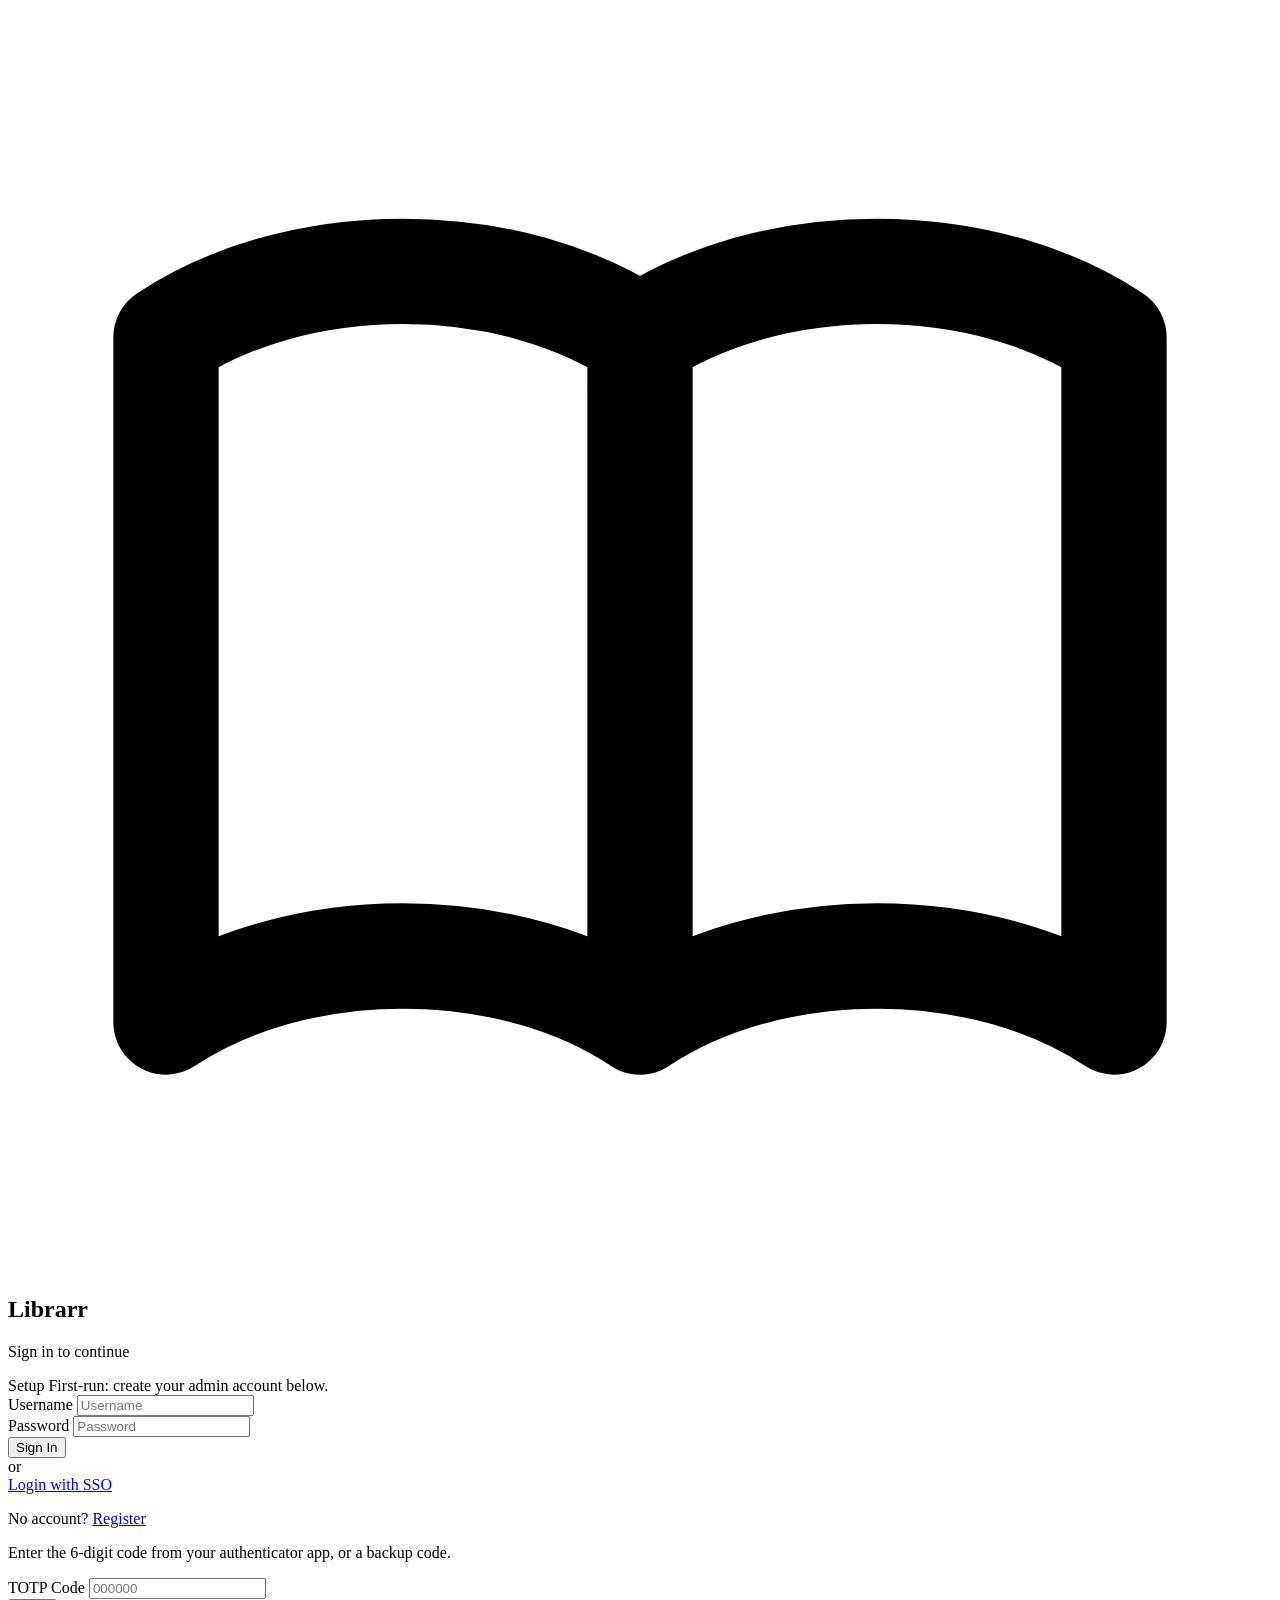
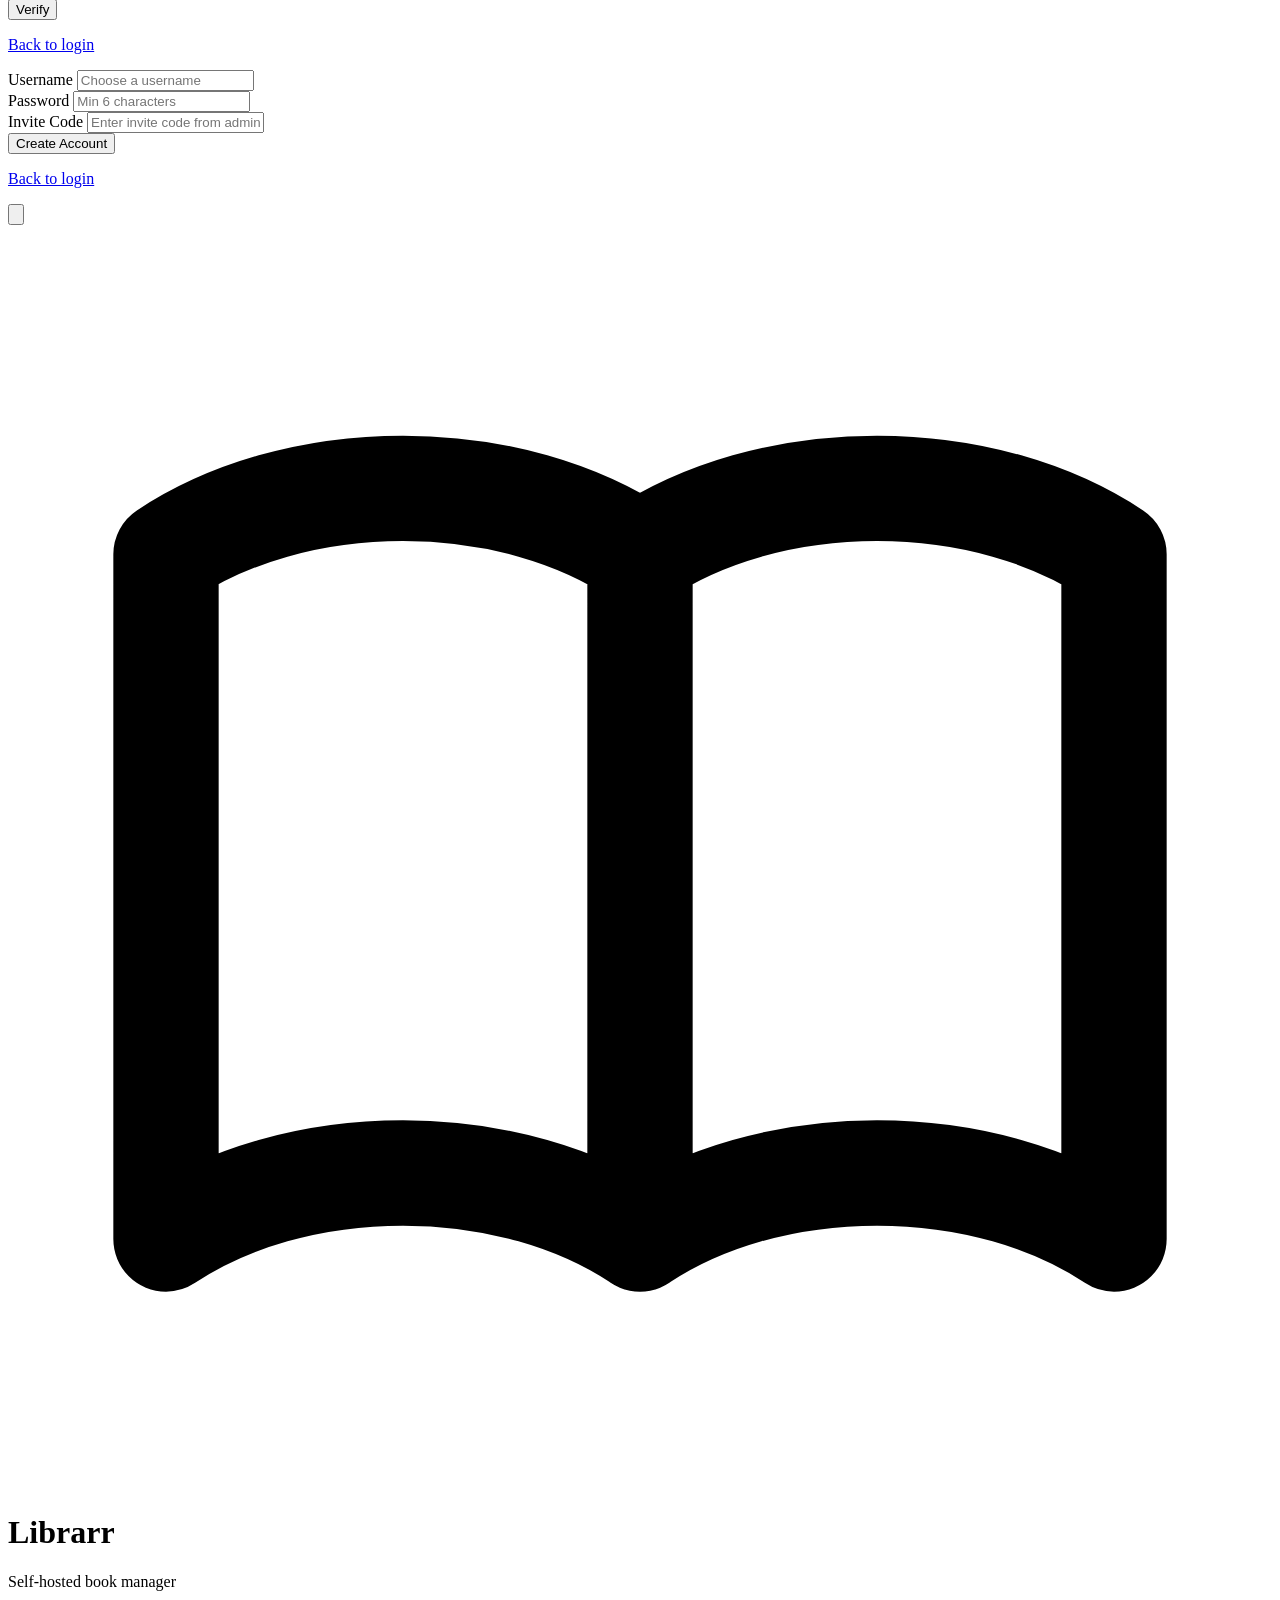
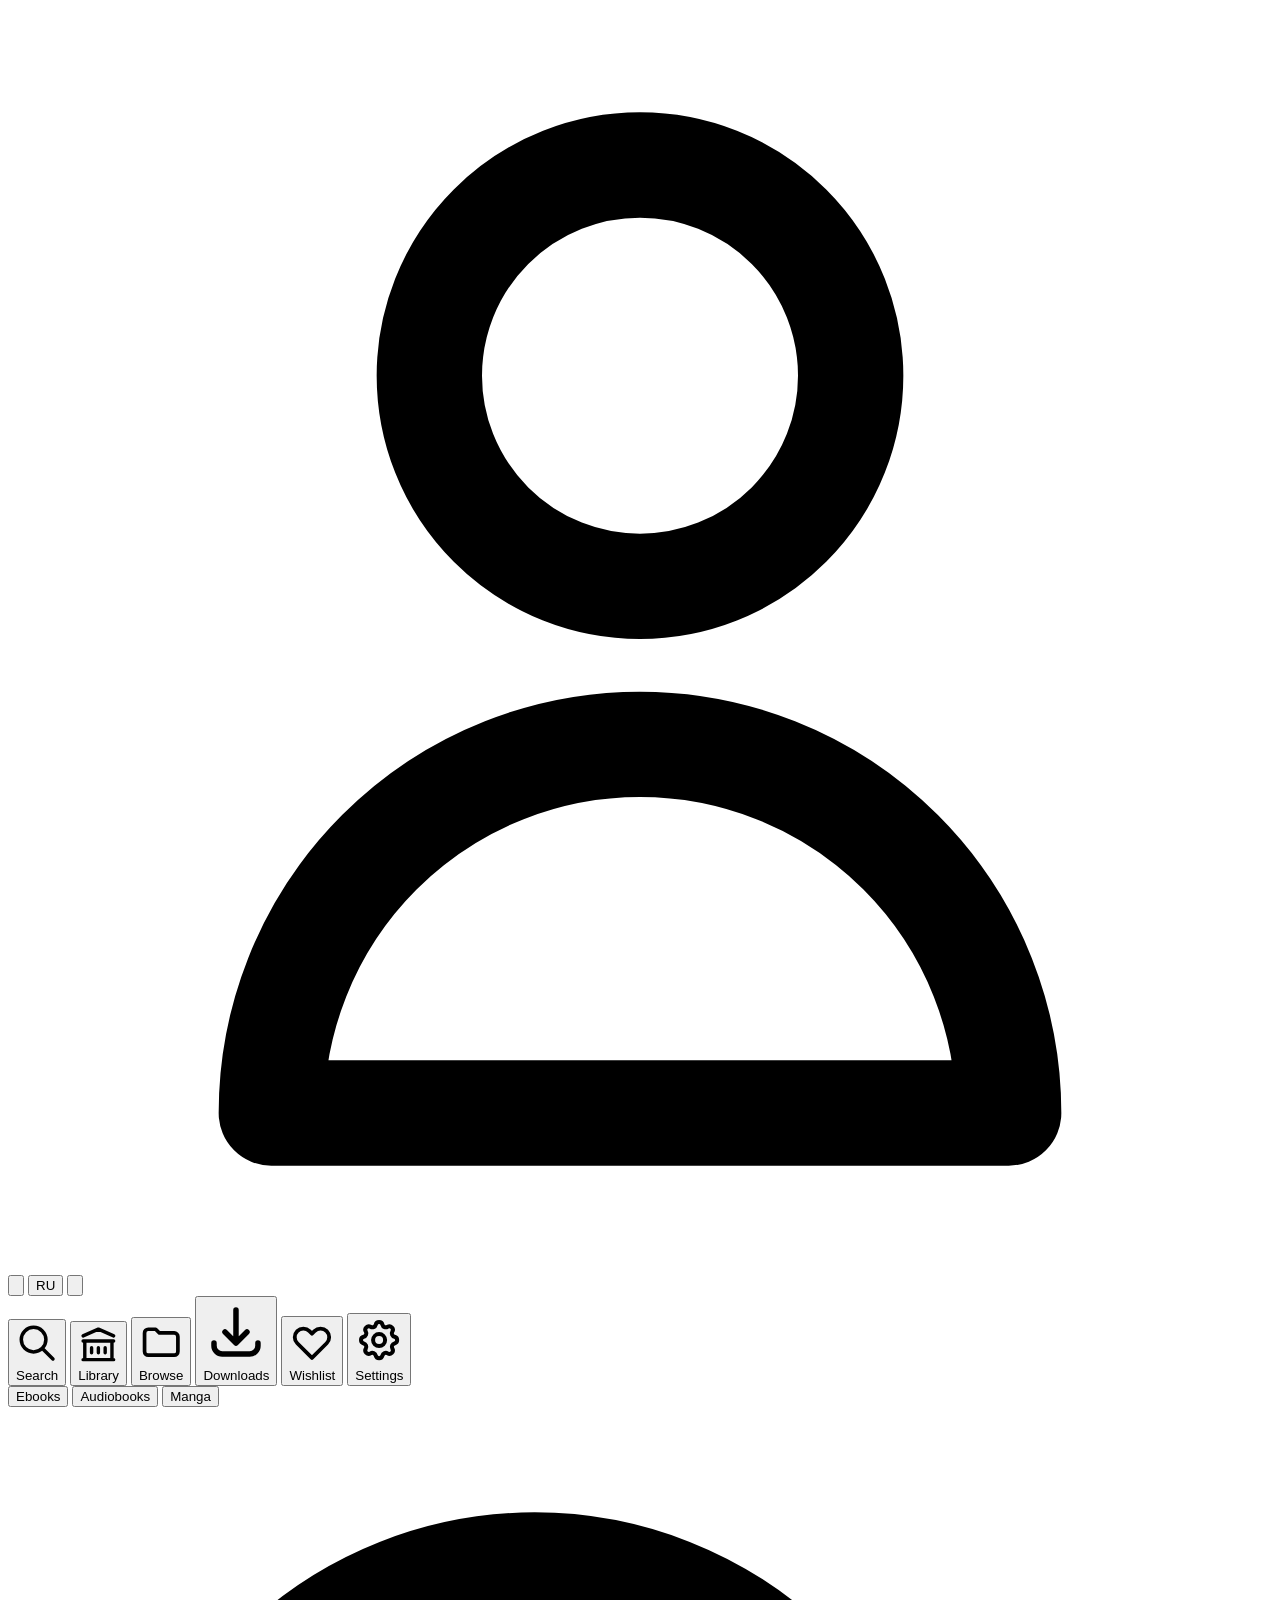
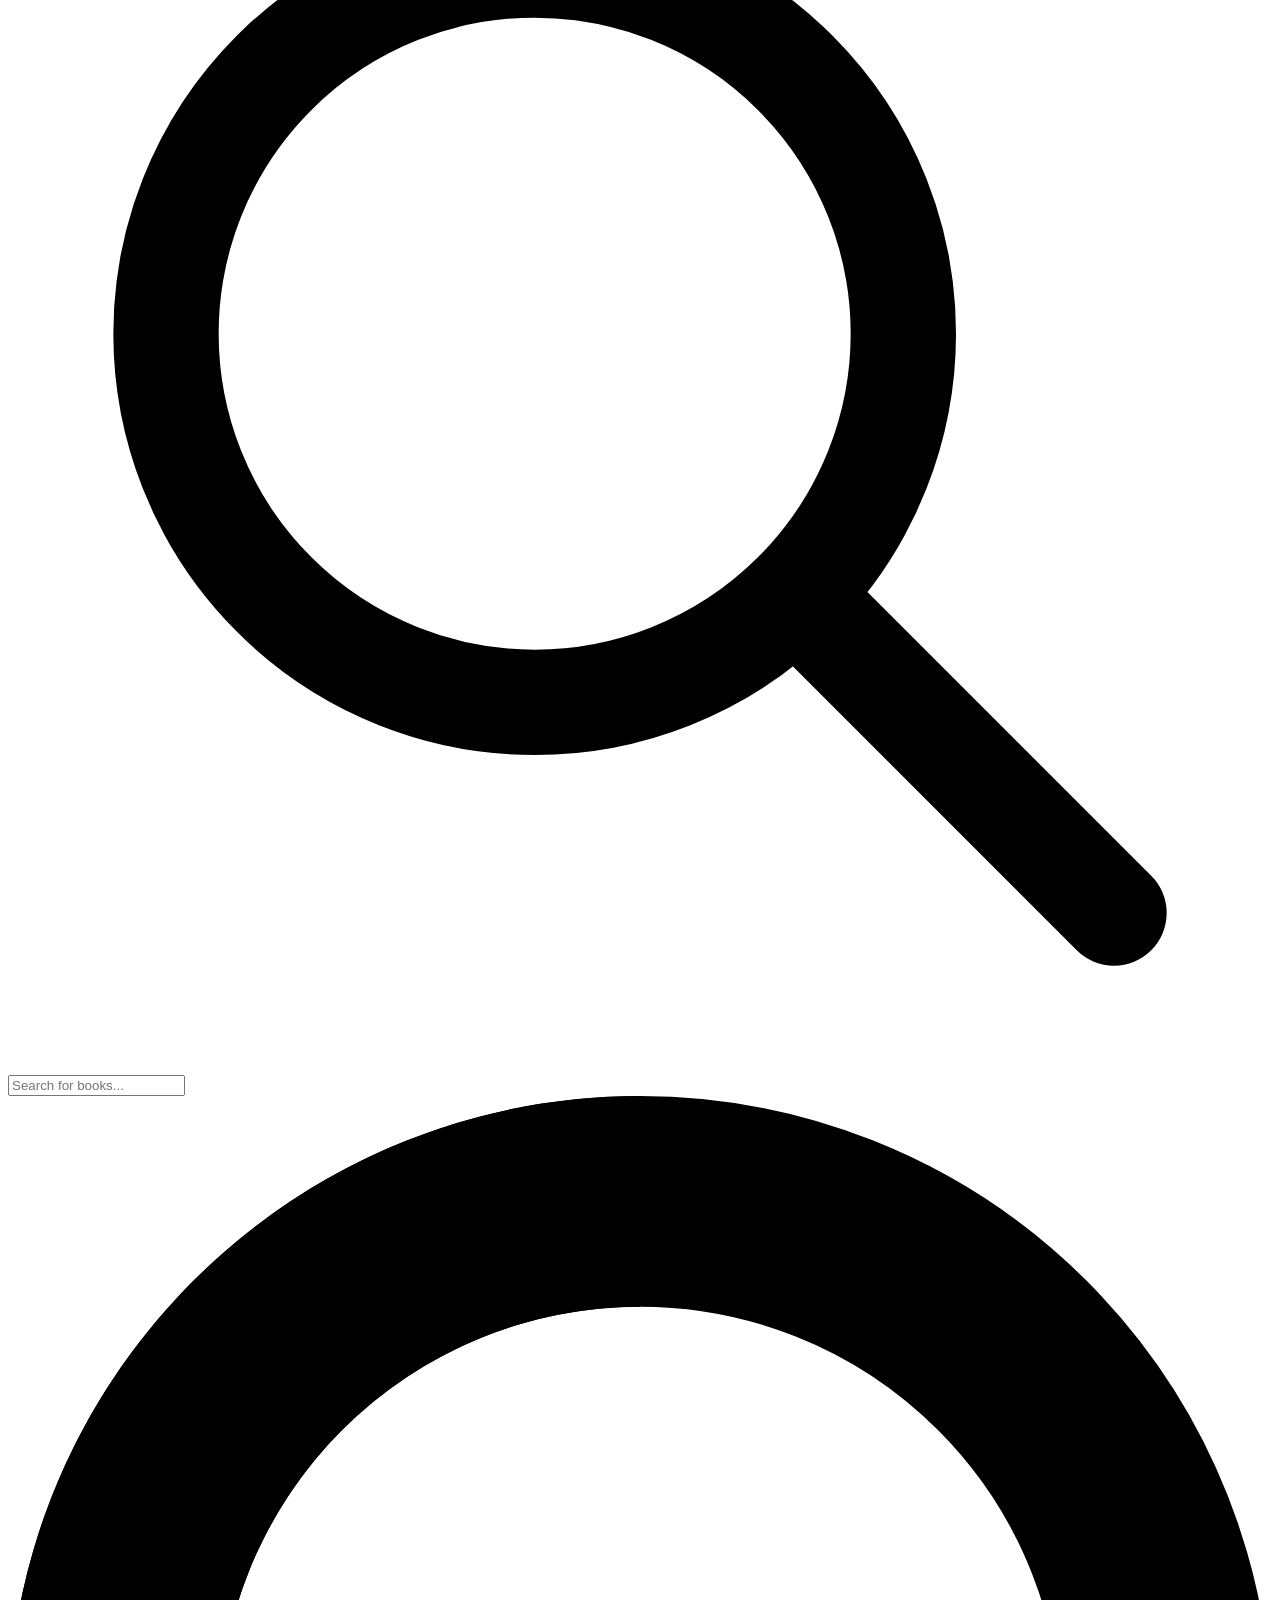
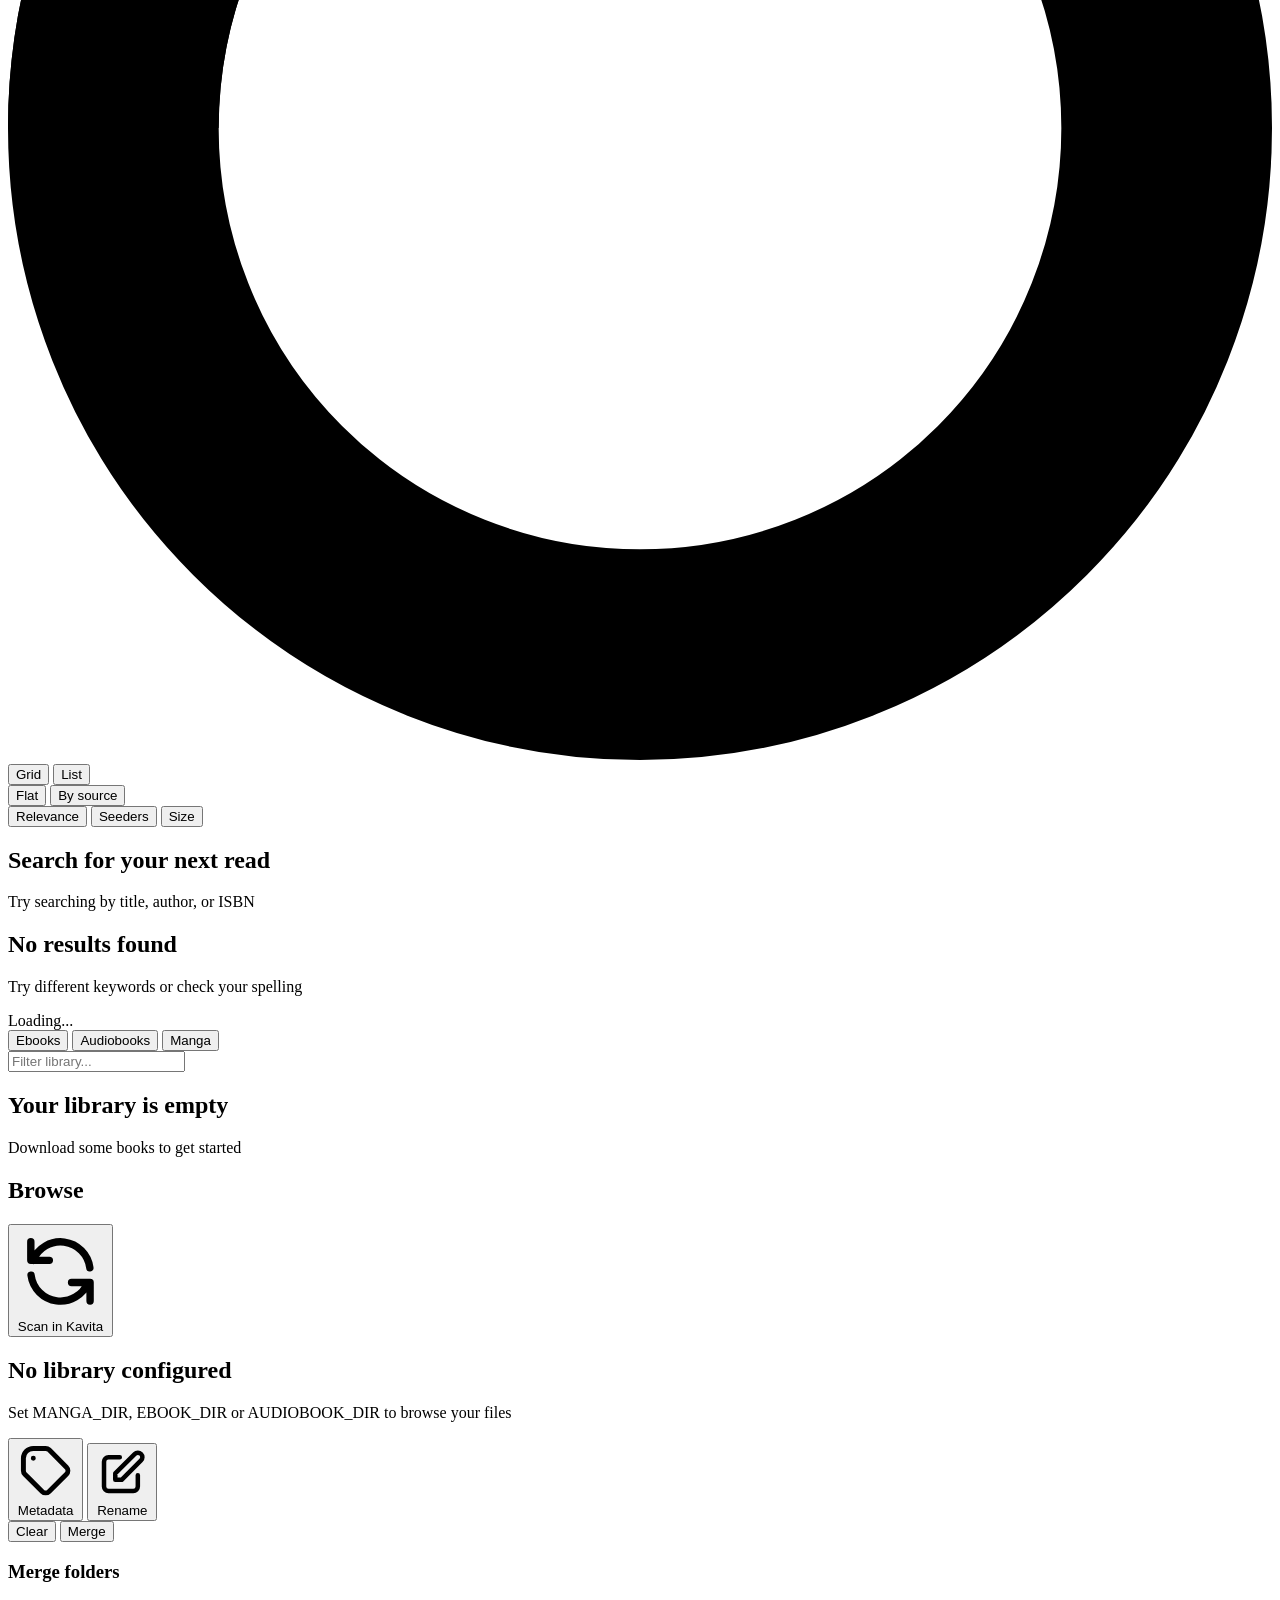
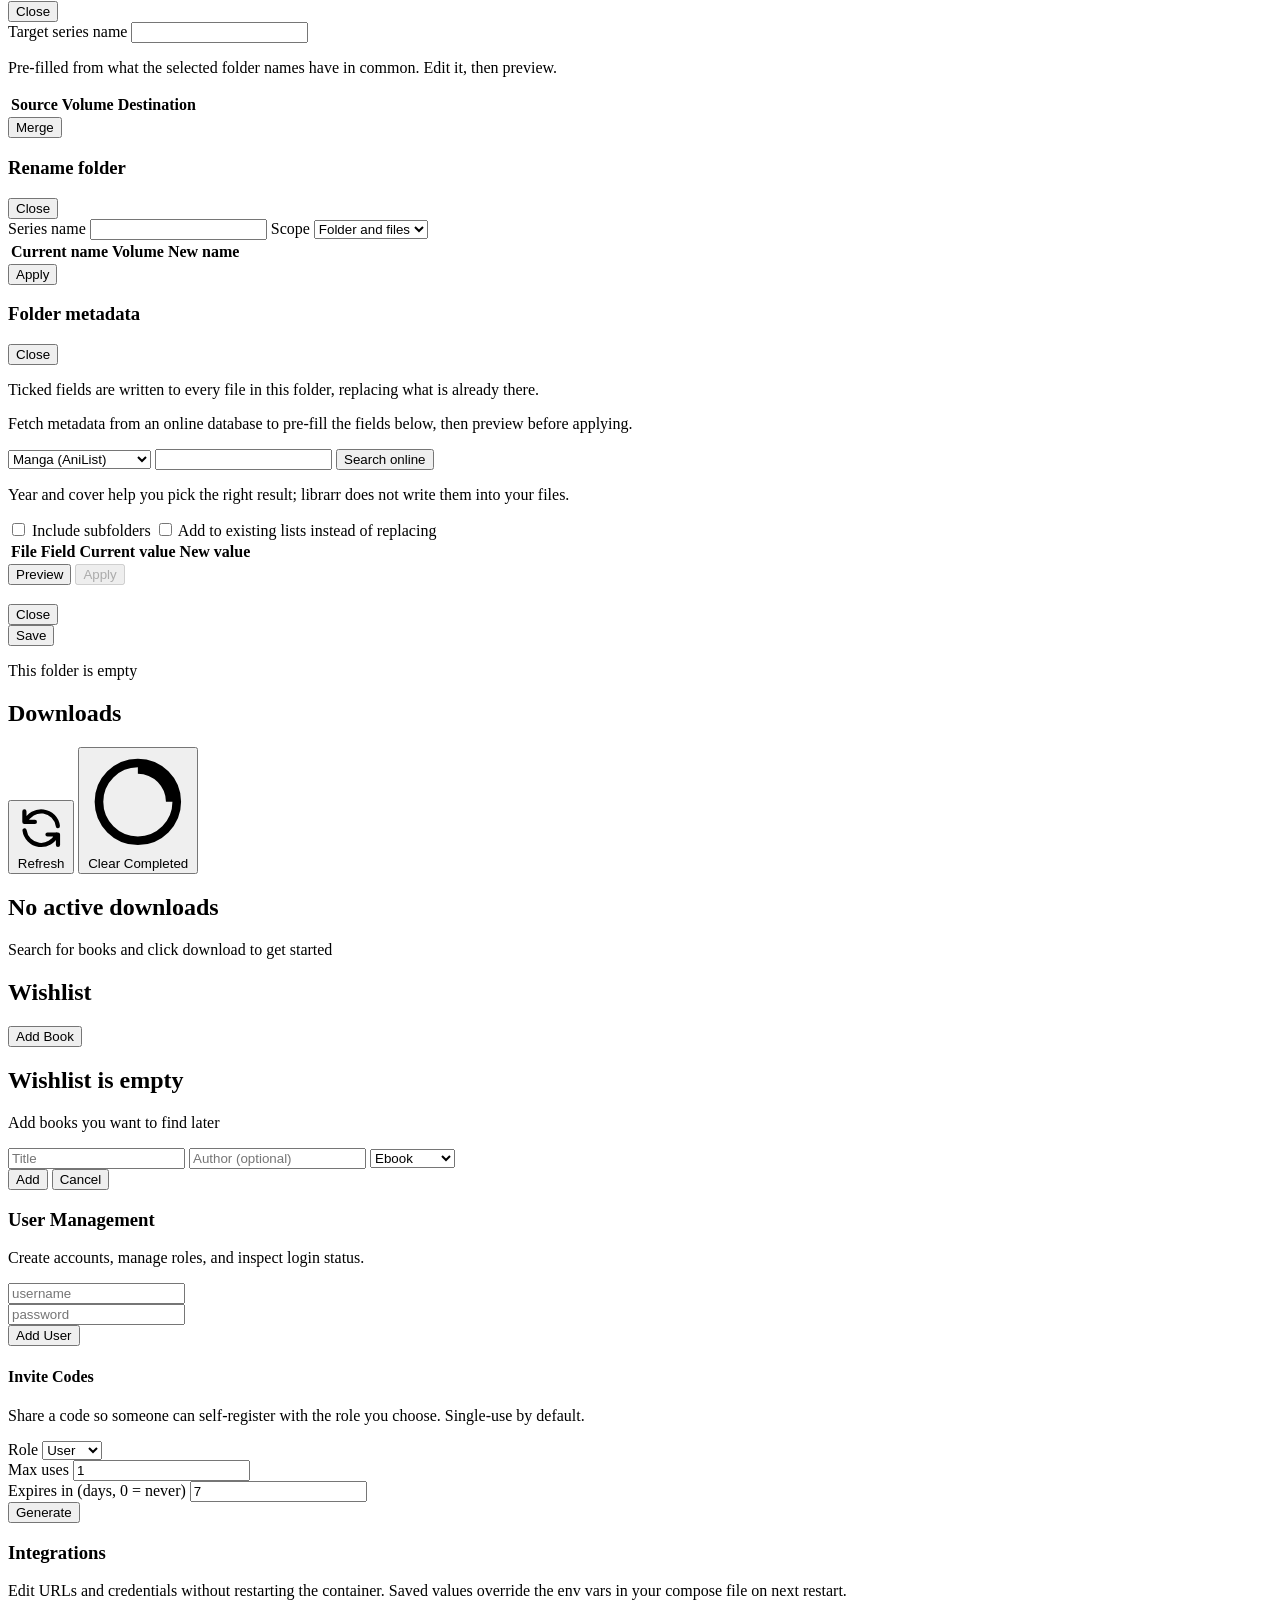
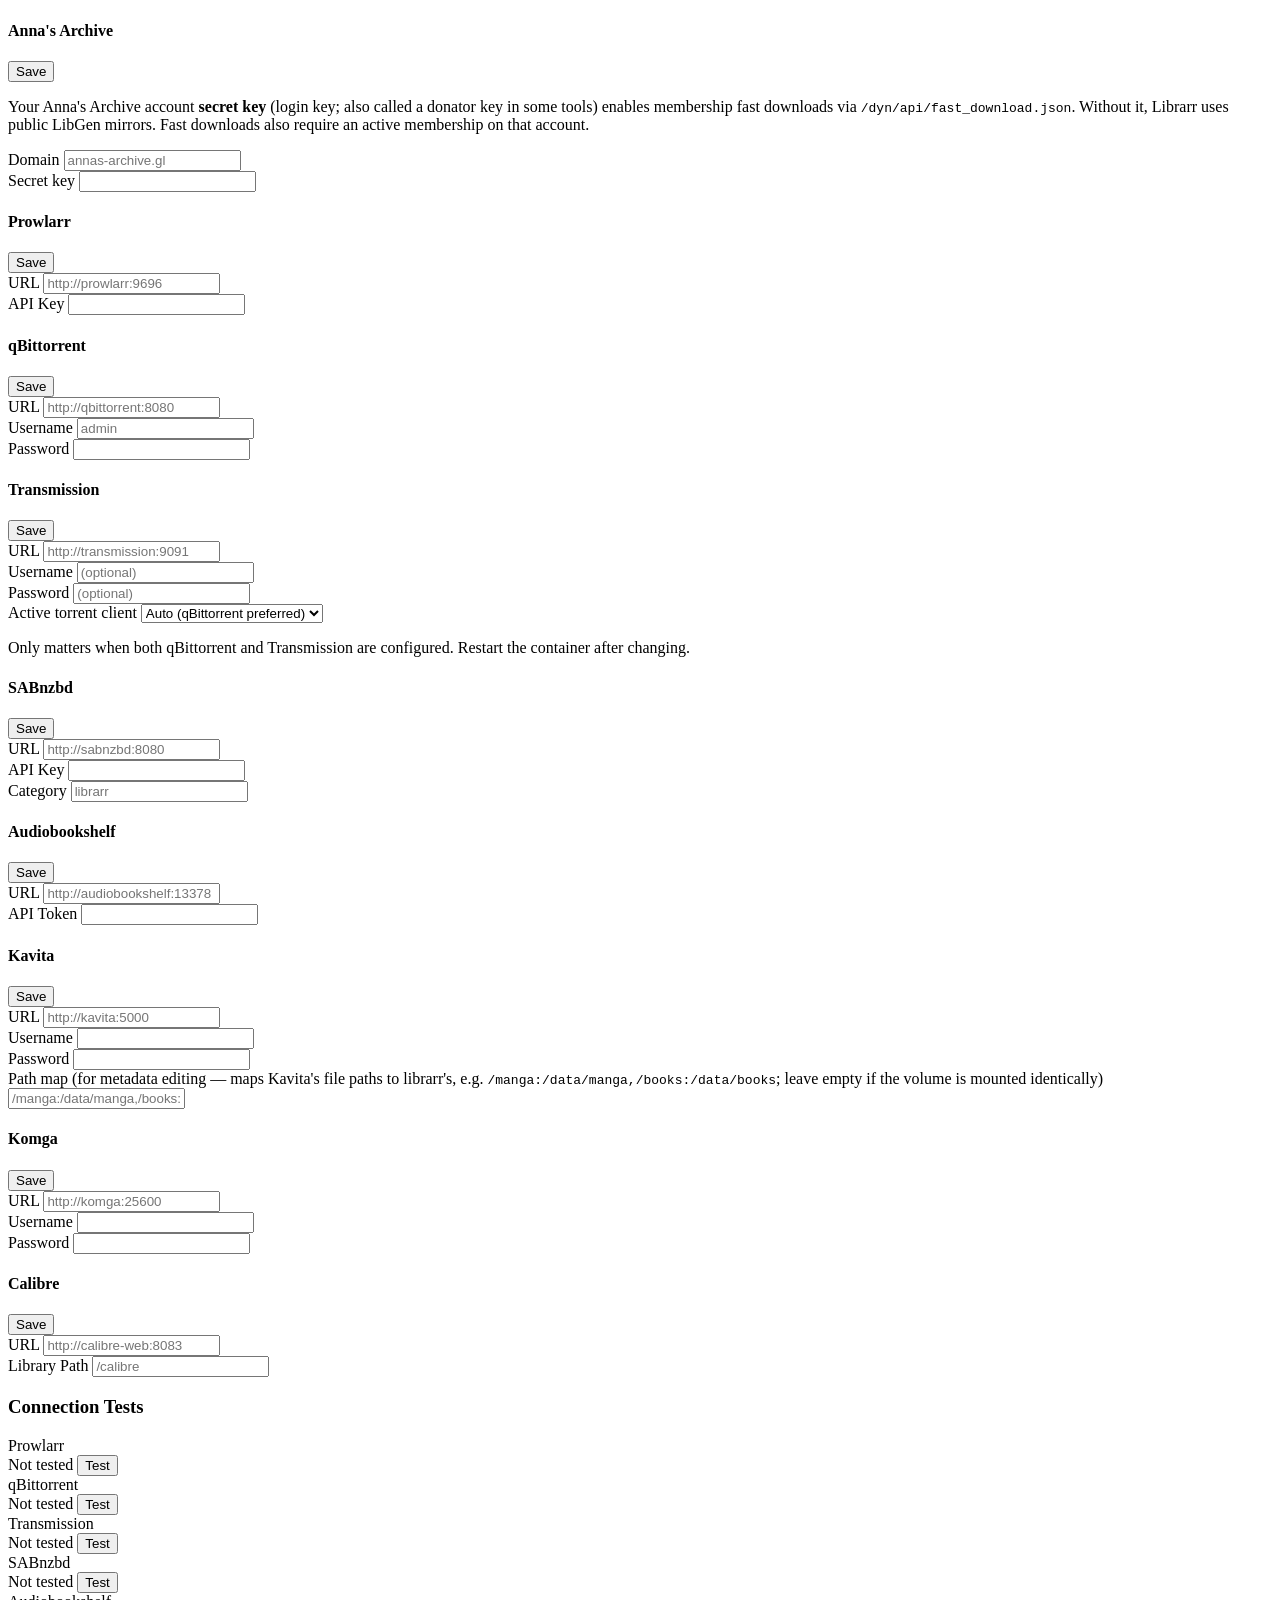
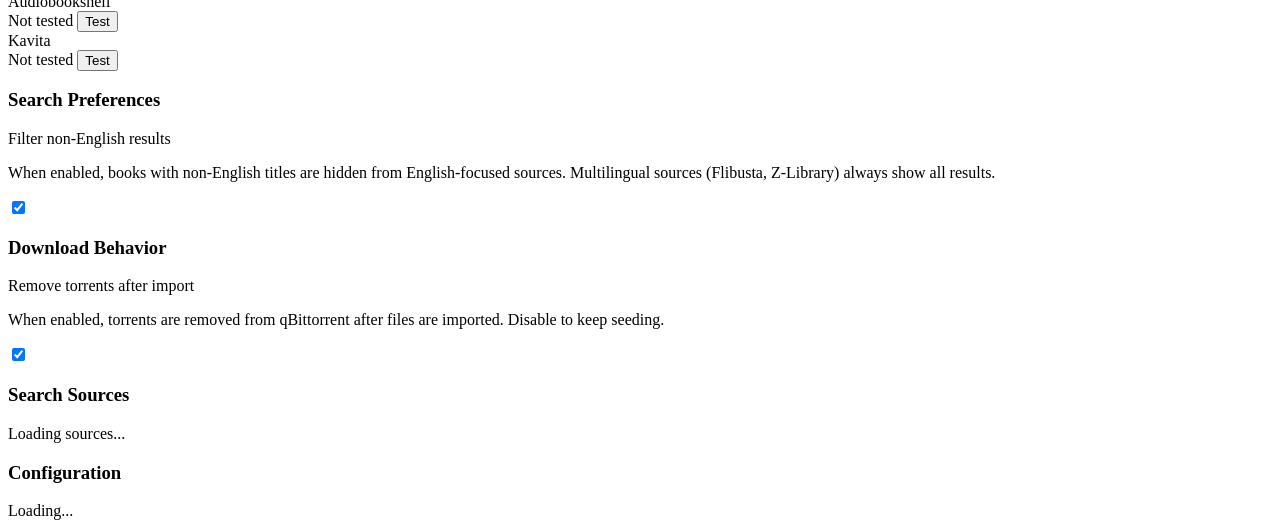
==== web/index.html @ a8b1e69a "feat(browse): fusion de dossiers de volumes en un dossier de série Les torrents produisent un dossie" ====
<!DOCTYPE html>
<html lang="en" class="dark">
<head>
<meta charset="UTF-8">
<meta name="viewport" content="width=device-width, initial-scale=1.0">
<title>Librarr</title>
<link rel="stylesheet" href="/static/css/fonts.css">
<link rel="stylesheet" href="/static/css/app.css?v=20260722">
<!-- Tailwind Play CDN + Inter, vendored: UI works offline and CSP stays script-src 'self' -->
<script src="/static/js/vendor/tailwind.js"></script>
<script src="/static/js/tailwind-config.js"></script>
</head>
<body class="bg-slate-950 text-slate-200 font-sans min-h-screen">

<!-- Toast Container -->
<div id="toast-container" class="fixed bottom-4 right-4 z-50 flex flex-col gap-2 max-w-sm"></div>

<!-- Login Modal -->
<div id="login-modal" class="fixed inset-0 z-40 modal-backdrop hidden items-center justify-center">
  <div class="bg-slate-900 border border-slate-700 rounded-xl p-8 w-full max-w-md mx-4 shadow-2xl">
    <div class="flex items-center gap-3 mb-6">
      <div class="w-10 h-10 bg-indigo-600 rounded-lg flex items-center justify-center">
        <svg class="w-6 h-6 text-white" fill="none" stroke="currentColor" viewBox="0 0 24 24"><path stroke-linecap="round" stroke-linejoin="round" stroke-width="2" d="M12 6.253v13m0-13C10.832 5.477 9.246 5 7.5 5S4.168 5.477 3 6.253v13C4.168 18.477 5.754 18 7.5 18s3.332.477 4.5 1.253m0-13C13.168 5.477 14.754 5 16.5 5c1.747 0 3.332.477 4.5 1.253v13C19.832 18.477 18.247 18 16.5 18c-1.746 0-3.332.477-4.5 1.253"/></svg>
      </div>
      <div>
        <h2 class="text-xl font-bold text-white">Librarr</h2>
        <p id="login-subtitle" class="text-sm text-slate-400" data-i18n="login_subtitle">Sign in to continue</p>
      </div>
    </div>

    <!-- First-run welcome banner (shown only when has_users=false) -->
    <div id="first-run-banner" class="hidden mb-5 px-3 py-2 rounded-lg bg-indigo-500/10 border border-indigo-500/30 flex items-center gap-2">
      <span class="text-[10px] font-semibold uppercase tracking-wider bg-indigo-500 text-white px-2 py-0.5 rounded">Setup</span>
      <span class="text-xs text-slate-300">First-run: create your admin account below.</span>
    </div>

    <!-- Login Form -->
    <form id="login-form" class="space-y-4">
      <div>
        <label class="block text-sm font-medium text-slate-300 mb-1" data-i18n="label_username">Username</label>
        <input type="text" id="login-username" class="w-full bg-slate-800 border border-slate-600 rounded-lg px-4 py-2.5 text-white placeholder-slate-500 focus:outline-none focus:border-indigo-500 focus:ring-1 focus:ring-indigo-500" placeholder="Username" data-i18n-placeholder="ph_username" autocomplete="username">
      </div>
      <div>
        <label class="block text-sm font-medium text-slate-300 mb-1" data-i18n="label_password">Password</label>
        <input type="password" id="login-password" class="w-full bg-slate-800 border border-slate-600 rounded-lg px-4 py-2.5 text-white placeholder-slate-500 focus:outline-none focus:border-indigo-500 focus:ring-1 focus:ring-indigo-500" placeholder="Password" data-i18n-placeholder="ph_password" autocomplete="current-password">
      </div>
      <div id="login-error" class="text-red-400 text-sm hidden"></div>
      <button type="submit" class="w-full bg-indigo-600 hover:bg-indigo-500 text-white font-semibold py-2.5 rounded-lg transition-colors" data-i18n="login_sign_in">
        Sign In
      </button>
      <div id="login-oidc-btn" class="hidden">
        <div class="flex items-center gap-3 my-2"><div class="flex-1 border-t border-slate-700"></div><span class="text-xs text-slate-500" data-i18n="login_or">or</span><div class="flex-1 border-t border-slate-700"></div></div>
        <a id="oidc-login-link" href="/auth/oidc/login" class="block w-full text-center bg-slate-700 hover:bg-slate-600 text-white font-semibold py-2.5 rounded-lg transition-colors" data-i18n="login_sso">
          Login with SSO
        </a>
      </div>
      <p id="login-register-link" class="text-center text-sm text-slate-500 hidden" data-i18n-html="login_no_account">
        No account? <a href="#" data-action="showRegisterForm" class="text-indigo-400 hover:text-indigo-300">Register</a>
      </p>
    </form>

    <!-- TOTP Form (shown after password login when 2FA is enabled) -->
    <form id="totp-form" class="space-y-4 hidden">
      <p class="text-sm text-slate-400" data-i18n="totp_enter_code">Enter the 6-digit code from your authenticator app, or a backup code.</p>
      <div>
        <label class="block text-sm font-medium text-slate-300 mb-1" data-i18n="totp_code_label">TOTP Code</label>
        <input type="text" id="totp-code" class="w-full bg-slate-800 border border-slate-600 rounded-lg px-4 py-2.5 text-white placeholder-slate-500 focus:outline-none focus:border-indigo-500 focus:ring-1 focus:ring-indigo-500 text-center text-lg tracking-widest" placeholder="000000" autocomplete="one-time-code" maxlength="8">
      </div>
      <div id="totp-error" class="text-red-400 text-sm hidden"></div>
      <button type="submit" class="w-full bg-indigo-600 hover:bg-indigo-500 text-white font-semibold py-2.5 rounded-lg transition-colors" data-i18n="totp_verify">
        Verify
      </button>
      <p class="text-center text-sm"><a href="#" data-action="showLoginForm" class="text-slate-500 hover:text-slate-300" data-i18n="back_to_login">Back to login</a></p>
    </form>

    <!-- Register Form -->
    <form id="register-form" class="space-y-4 hidden">
      <div>
        <label class="block text-sm font-medium text-slate-300 mb-1" data-i18n="label_username">Username</label>
        <input type="text" id="register-username" class="w-full bg-slate-800 border border-slate-600 rounded-lg px-4 py-2.5 text-white placeholder-slate-500 focus:outline-none focus:border-indigo-500 focus:ring-1 focus:ring-indigo-500" placeholder="Choose a username" data-i18n-placeholder="ph_choose_username" autocomplete="username">
      </div>
      <div>
        <label class="block text-sm font-medium text-slate-300 mb-1" data-i18n="label_password">Password</label>
        <input type="password" id="register-password" class="w-full bg-slate-800 border border-slate-600 rounded-lg px-4 py-2.5 text-white placeholder-slate-500 focus:outline-none focus:border-indigo-500 focus:ring-1 focus:ring-indigo-500" placeholder="Min 6 characters" data-i18n-placeholder="ph_min_6_chars" autocomplete="new-password">
      </div>
      <div id="invite-code-field">
        <label class="block text-sm font-medium text-slate-300 mb-1">Invite Code</label>
        <input type="text" id="register-invite-code" class="w-full bg-slate-800 border border-slate-600 rounded-lg px-4 py-2.5 text-white placeholder-slate-500 focus:outline-none focus:border-indigo-500 focus:ring-1 focus:ring-indigo-500" placeholder="Enter invite code from admin" autocomplete="off">
      </div>
      <div id="register-error" class="text-red-400 text-sm hidden"></div>
      <button type="submit" class="w-full bg-emerald-600 hover:bg-emerald-500 text-white font-semibold py-2.5 rounded-lg transition-colors" data-i18n="create_account">
        Create Account
      </button>
      <p class="text-center text-sm"><a href="#" data-action="showLoginForm" class="text-slate-500 hover:text-slate-300" data-i18n="back_to_login">Back to login</a></p>
    </form>
  </div>
</div>

<!-- Main App -->
<div id="app" class="min-h-screen flex flex-col">

  <!-- Header -->
  <header class="bg-slate-900/80 backdrop-blur-md border-b border-slate-800 sticky top-0 z-30">
    <div class="max-w-7xl mx-auto px-4 sm:px-6 py-3 flex items-center justify-between">
      <div class="flex items-center gap-3">
        <button data-action="toggleMobileNav" class="hamburger-btn text-slate-400 hover:text-white rounded-lg hover:bg-slate-800 transition-colors" aria-label="Menu">
          <svg class="w-6 h-6" fill="none" stroke="currentColor" viewBox="0 0 24 24"><path stroke-linecap="round" stroke-linejoin="round" stroke-width="2" d="M4 6h16M4 12h16M4 18h16"/></svg>
        </button>
        <div class="w-9 h-9 bg-indigo-600 rounded-lg flex items-center justify-center flex-shrink-0">
          <svg class="w-5 h-5 text-white" fill="none" stroke="currentColor" viewBox="0 0 24 24"><path stroke-linecap="round" stroke-linejoin="round" stroke-width="2" d="M12 6.253v13m0-13C10.832 5.477 9.246 5 7.5 5S4.168 5.477 3 6.253v13C4.168 18.477 5.754 18 7.5 18s3.332.477 4.5 1.253m0-13C13.168 5.477 14.754 5 16.5 5c1.747 0 3.332.477 4.5 1.253v13C19.832 18.477 18.247 18 16.5 18c-1.746 0-3.332.477-4.5 1.253"/></svg>
        </div>
        <div>
          <h1 class="text-lg font-bold text-white leading-tight">Librarr</h1>
          <p class="text-xs text-slate-400 hidden sm:block" data-i18n="header_subtitle">Self-hosted book manager</p>
        </div>
      </div>
      <div class="flex items-center gap-2">
        <span id="header-stats" class="text-xs text-slate-500 hidden sm:block"></span>
        <span id="header-user" class="text-xs text-slate-400 hidden sm:flex items-center gap-1.5">
          <svg class="w-3.5 h-3.5" fill="none" stroke="currentColor" viewBox="0 0 24 24"><path stroke-linecap="round" stroke-linejoin="round" stroke-width="2" d="M16 7a4 4 0 11-8 0 4 4 0 018 0zM12 14a7 7 0 00-7 7h14a7 7 0 00-7-7z"/></svg>
          <span id="header-username"></span>
          <span id="header-role" class="px-1.5 py-0.5 rounded text-xs bg-slate-800 text-slate-500"></span>
        </span>
        <button data-action="doLogout" id="logout-btn" class="hidden p-2 text-slate-400 hover:text-red-400 rounded-lg hover:bg-slate-800 transition-colors" data-i18n-title="sign_out" title="Sign out">
          <svg class="w-5 h-5" fill="none" stroke="currentColor" viewBox="0 0 24 24"><path stroke-linecap="round" stroke-linejoin="round" stroke-width="2" d="M17 16l4-4m0 0l-4-4m4 4H7m6 4v1a3 3 0 01-3 3H6a3 3 0 01-3-3V7a3 3 0 013-3h4a3 3 0 013 3v1"/></svg>
        </button>
        <button data-action="toggleLanguage" id="lang-toggle" class="p-2 text-xs font-bold text-slate-400 hover:text-indigo-400 rounded-lg hover:bg-slate-800 transition-colors">RU</button>
        <button data-action="switchTab" data-arg="settings" class="p-2 text-slate-400 hover:text-white rounded-lg hover:bg-slate-800 transition-colors" data-i18n-title="nav_settings" title="Settings">
          <svg class="w-5 h-5" fill="none" stroke="currentColor" viewBox="0 0 24 24"><path stroke-linecap="round" stroke-linejoin="round" stroke-width="2" d="M10.325 4.317c.426-1.756 2.924-1.756 3.35 0a1.724 1.724 0 002.573 1.066c1.543-.94 3.31.826 2.37 2.37a1.724 1.724 0 001.066 2.573c1.756.426 1.756 2.924 0 3.35a1.724 1.724 0 00-1.066 2.573c.94 1.543-.826 3.31-2.37 2.37a1.724 1.724 0 00-2.573 1.066c-.426 1.756-2.924 1.756-3.35 0a1.724 1.724 0 00-2.573-1.066c-1.543.94-3.31-.826-2.37-2.37a1.724 1.724 0 00-1.066-2.573c-1.756-.426-1.756-2.924 0-3.35a1.724 1.724 0 001.066-2.573c-.94-1.543.826-3.31 2.37-2.37.996.608 2.296.07 2.572-1.065z"/><path stroke-linecap="round" stroke-linejoin="round" stroke-width="2" d="M15 12a3 3 0 11-6 0 3 3 0 016 0z"/></svg>
        </button>
      </div>
    </div>

    <!-- Nav Tabs -->
    <div class="max-w-7xl mx-auto px-4 sm:px-6">
      <nav class="flex gap-1 -mb-px overflow-x-auto" id="main-nav">
        <button data-action="switchTab" data-arg="search" class="nav-tab active px-4 py-2.5 text-sm font-medium border-b-2 border-transparent text-slate-400 hover:text-slate-200 transition-colors whitespace-nowrap" data-tab="search">
          <svg class="w-4 h-4 inline mr-1.5 -mt-0.5" fill="none" stroke="currentColor" viewBox="0 0 24 24"><path stroke-linecap="round" stroke-linejoin="round" stroke-width="2" d="M21 21l-6-6m2-5a7 7 0 11-14 0 7 7 0 0114 0z"/></svg><span data-i18n="nav_search">Search</span>
        </button>
        <button data-action="switchTab" data-arg="library" class="nav-tab px-4 py-2.5 text-sm font-medium border-b-2 border-transparent text-slate-400 hover:text-slate-200 transition-colors whitespace-nowrap" data-tab="library">
          <svg class="w-4 h-4 inline mr-1.5 -mt-0.5" fill="none" stroke="currentColor" viewBox="0 0 24 24"><path stroke-linecap="round" stroke-linejoin="round" stroke-width="2" d="M8 14v3m4-3v3m4-3v3M3 21h18M3 10h18M3 7l9-4 9 4M4 10h16v11H4V10z"/></svg><span data-i18n="nav_library">Library</span>
        </button>
        <button data-action="switchTab" data-arg="browse" class="nav-tab px-4 py-2.5 text-sm font-medium border-b-2 border-transparent text-slate-400 hover:text-slate-200 transition-colors whitespace-nowrap" data-tab="browse">
          <svg class="w-4 h-4 inline mr-1.5 -mt-0.5" fill="none" stroke="currentColor" viewBox="0 0 24 24"><path stroke-linecap="round" stroke-linejoin="round" stroke-width="2" d="M3 7a2 2 0 012-2h4l2 2h8a2 2 0 012 2v8a2 2 0 01-2 2H5a2 2 0 01-2-2V7z"/></svg><span data-i18n="nav_browse">Browse</span>
        </button>
        <button data-action="switchTab" data-arg="downloads" class="nav-tab px-4 py-2.5 text-sm font-medium border-b-2 border-transparent text-slate-400 hover:text-slate-200 transition-colors whitespace-nowrap relative" data-tab="downloads">
          <svg class="w-4 h-4 inline mr-1.5 -mt-0.5" fill="none" stroke="currentColor" viewBox="0 0 24 24"><path stroke-linecap="round" stroke-linejoin="round" stroke-width="2" d="M4 16v1a3 3 0 003 3h10a3 3 0 003-3v-1m-4-4l-4 4m0 0l-4-4m4 4V4"/></svg><span data-i18n="nav_downloads">Downloads</span>
          <span id="dl-badge" class="hidden ml-1 px-1.5 py-0.5 text-xs bg-indigo-600 text-white rounded-full"></span>
        </button>
        <button data-action="switchTab" data-arg="wishlist" class="nav-tab px-4 py-2.5 text-sm font-medium border-b-2 border-transparent text-slate-400 hover:text-slate-200 transition-colors whitespace-nowrap" data-tab="wishlist">
          <svg class="w-4 h-4 inline mr-1.5 -mt-0.5" fill="none" stroke="currentColor" viewBox="0 0 24 24"><path stroke-linecap="round" stroke-linejoin="round" stroke-width="2" d="M4.318 6.318a4.5 4.5 0 000 6.364L12 20.364l7.682-7.682a4.5 4.5 0 00-6.364-6.364L12 7.636l-1.318-1.318a4.5 4.5 0 00-6.364 0z"/></svg><span data-i18n="nav_wishlist">Wishlist</span>
        </button>
        <button data-action="switchTab" data-arg="settings" class="nav-tab px-4 py-2.5 text-sm font-medium border-b-2 border-transparent text-slate-400 hover:text-slate-200 transition-colors whitespace-nowrap" data-tab="settings">
          <svg class="w-4 h-4 inline mr-1.5 -mt-0.5" fill="none" stroke="currentColor" viewBox="0 0 24 24"><path stroke-linecap="round" stroke-linejoin="round" stroke-width="2" d="M10.325 4.317c.426-1.756 2.924-1.756 3.35 0a1.724 1.724 0 002.573 1.066c1.543-.94 3.31.826 2.37 2.37a1.724 1.724 0 001.066 2.573c1.756.426 1.756 2.924 0 3.35a1.724 1.724 0 00-1.066 2.573c.94 1.543-.826 3.31-2.37 2.37a1.724 1.724 0 00-2.573 1.066c-.426 1.756-2.924 1.756-3.35 0a1.724 1.724 0 00-2.573-1.066c-1.543.94-3.31-.826-2.37-2.37a1.724 1.724 0 00-1.066-2.573c-1.756-.426-1.756-2.924 0-3.35a1.724 1.724 0 001.066-2.573c-.94-1.543.826-3.31 2.37-2.37.996.608 2.296.07 2.572-1.065z"/><path stroke-linecap="round" stroke-linejoin="round" stroke-width="2" d="M15 12a3 3 0 11-6 0 3 3 0 016 0z"/></svg><span data-i18n="nav_settings">Settings</span>
        </button>
      </nav>
    </div>
  </header>

  <!-- Main Content -->
  <main class="flex-1 max-w-7xl w-full mx-auto px-4 sm:px-6 py-6">

    <!-- ==================== SEARCH TAB ==================== -->
    <div id="tab-search" class="tab-content active">
      <!-- Sub-tabs -->
      <div class="flex gap-2 mb-4">
        <button data-action="switchSearchTab" data-arg="ebooks" class="sub-tab active px-4 py-1.5 text-sm font-medium rounded-lg bg-slate-800 text-slate-400 hover:text-white transition-colors" data-stab="ebooks" data-i18n="tab_ebooks">Ebooks</button>
        <button data-action="switchSearchTab" data-arg="audiobooks" class="sub-tab px-4 py-1.5 text-sm font-medium rounded-lg bg-slate-800 text-slate-400 hover:text-white transition-colors" data-stab="audiobooks" data-i18n="tab_audiobooks">Audiobooks</button>
        <button data-action="switchSearchTab" data-arg="manga" class="sub-tab px-4 py-1.5 text-sm font-medium rounded-lg bg-slate-800 text-slate-400 hover:text-white transition-colors" data-stab="manga" data-i18n="tab_manga">Manga</button>
      </div>

      <!-- Search Bar -->
      <div class="relative mb-6">
        <svg class="absolute left-4 top-1/2 -translate-y-1/2 w-5 h-5 text-slate-500" fill="none" stroke="currentColor" viewBox="0 0 24 24"><path stroke-linecap="round" stroke-linejoin="round" stroke-width="2" d="M21 21l-6-6m2-5a7 7 0 11-14 0 7 7 0 0114 0z"/></svg>
        <input type="text" id="search-input" class="w-full bg-slate-900 border border-slate-700 rounded-xl pl-12 pr-4 py-3 text-white placeholder-slate-500 focus:outline-none focus:border-indigo-500 focus:ring-1 focus:ring-indigo-500 text-base" placeholder="Search for books..." data-i18n-placeholder="search_placeholder">
        <div id="search-spinner" class="absolute right-4 top-1/2 -translate-y-1/2 hidden">
          <svg class="w-5 h-5 text-indigo-400 spin" fill="none" viewBox="0 0 24 24"><circle class="opacity-25" cx="12" cy="12" r="10" stroke="currentColor" stroke-width="4"/><path class="opacity-75" fill="currentColor" d="M4 12a8 8 0 018-8V0C5.373 0 0 5.373 0 12h4z"/></svg>
        </div>
      </div>

      <!-- Toolbar: result count + view toggles + sort -->
      <div id="search-toolbar" class="hidden flex items-center justify-between gap-3 mb-4 flex-wrap">
        <span id="search-result-count" class="text-sm text-slate-400"></span>
        <div class="flex items-center gap-2 flex-wrap">
          <!-- Layout: grid / list -->
          <div class="flex items-center gap-1 bg-slate-800 rounded-lg p-0.5">
            <button data-action="setViewLayout" data-arg="grid" data-view-layout="grid" class="seg-btn text-xs px-3 py-1 rounded-md text-slate-400 hover:text-white" data-i18n="view_grid">Grid</button>
            <button data-action="setViewLayout" data-arg="list" data-view-layout="list" class="seg-btn text-xs px-3 py-1 rounded-md text-slate-400 hover:text-white" data-i18n="view_list">List</button>
          </div>
          <!-- Grouping: flat / by source -->
          <div class="flex items-center gap-1 bg-slate-800 rounded-lg p-0.5">
            <button data-action="setViewGroup" data-arg="flat" data-view-group="flat" class="seg-btn text-xs px-3 py-1 rounded-md text-slate-400 hover:text-white" data-i18n="group_flat">Flat</button>
            <button data-action="setViewGroup" data-arg="source" data-view-group="source" class="seg-btn text-xs px-3 py-1 rounded-md text-slate-400 hover:text-white" data-i18n="group_source">By source</button>
          </div>
          <!-- Sort (grid layout only; list sorts via column headers) -->
          <div id="search-sort-buttons" class="hidden flex items-center gap-2">
            <button data-action="setSortMode" data-arg="relevance" data-sort="relevance" class="sort-btn text-xs px-3 py-1 rounded-md bg-indigo-600 text-white" data-i18n="sort_relevance">Relevance</button>
            <button data-action="setSortMode" data-arg="seeders" data-sort="seeders" class="sort-btn text-xs px-3 py-1 rounded-md bg-slate-800 text-slate-400 hover:text-white" data-i18n="sort_seeders">Seeders</button>
            <button data-action="setSortMode" data-arg="size" data-sort="size" class="sort-btn text-xs px-3 py-1 rounded-md bg-slate-800 text-slate-400 hover:text-white" data-i18n="sort_size">Size</button>
          </div>
        </div>
      </div>

      <!-- Search skeleton (per-lane placeholder rows) -->
      <div id="search-skeleton" class="hidden space-y-3 mb-6"></div>

      <!-- Search empty state -->
      <div id="search-empty" class="text-center py-16">
        <h2 class="text-2xl font-bold text-white mb-2" data-i18n="search_empty_title">Search for your next read</h2>
        <p class="text-slate-400" data-i18n="search_empty_hint">Try searching by title, author, or ISBN</p>
      </div>

      <!-- Search no results -->
      <div id="search-no-results" class="hidden text-center py-16">
        <h2 class="text-2xl font-bold text-white mb-2" data-i18n="no_results">No results found</h2>
        <p class="text-slate-400" data-i18n="no_results_hint">Try different keywords or check your spelling</p>
      </div>

      <!-- Search results (layout/grouping set by JS: cards grid, table, or swimlanes) -->
      <div id="search-results" class="mb-6"></div>

      <!-- Search spinner / loading more -->
      <div id="search-loading-more" class="hidden text-center py-4 text-slate-500 text-sm" data-i18n="loading">Loading...</div>
    </div>

    <!-- ==================== LIBRARY TAB ==================== -->
    <div id="tab-library" class="tab-content">
      <div class="flex items-center justify-between mb-4 gap-2 flex-wrap">
        <div class="flex gap-2 overflow-x-auto pb-1">
          <button data-action="switchLibraryTab" data-arg="ebooks" class="lib-tab active px-4 py-1.5 text-sm font-medium rounded-lg bg-slate-800 text-slate-400 hover:text-white transition-colors" data-ltab="ebooks">Ebooks</button>
          <button data-action="switchLibraryTab" data-arg="audiobooks" class="lib-tab px-4 py-1.5 text-sm font-medium rounded-lg bg-slate-800 text-slate-400 hover:text-white transition-colors" data-ltab="audiobooks">Audiobooks</button>
          <button data-action="switchLibraryTab" data-arg="manga" class="lib-tab px-4 py-1.5 text-sm font-medium rounded-lg bg-slate-800 text-slate-400 hover:text-white transition-colors" data-ltab="manga">Manga</button>
        </div>
        <div class="flex items-center gap-2">
          <input type="text" id="library-search" class="bg-slate-900 border border-slate-700 rounded-lg px-4 py-2 text-white placeholder-slate-500 focus:outline-none focus:border-indigo-500" placeholder="Filter library..." data-i18n-placeholder="library_filter_placeholder">
        </div>
      </div>

      <div id="library-empty" class="hidden text-center py-16">
        <h2 class="text-2xl font-bold text-white mb-2" data-i18n="library_empty">Your library is empty</h2>
        <p class="text-slate-400" data-i18n="library_empty_hint">Download some books to get started</p>
      </div>
      <div id="library-results" class="grid grid-cols-2 sm:grid-cols-3 lg:grid-cols-4 gap-3"></div>
      <div id="library-pagination" class="hidden flex items-center justify-center gap-2 mt-6"></div>
    </div>

    <!-- ==================== BROWSE TAB ==================== -->
    <!-- Filesystem-backed library browser: one directory at a time, served by
         /api/files/*. Independent of Kavita, unlike the Library tab above. -->
    <div id="tab-browse" class="tab-content">
      <div class="flex items-center justify-between mb-4 gap-2 flex-wrap">
        <h2 class="text-xl font-bold text-white" data-i18n="browse_title">Browse</h2>
        <div class="flex items-center gap-2 flex-wrap">
          <div id="browse-roots" class="flex gap-2 overflow-x-auto pb-1"></div>
          <!-- Manual only, never fired by an edit: a scan is expensive on NFS
               and the user decides when a batch of edits is finished. Hidden
               entirely when Kavita is not configured. -->
          <button id="browse-scan-btn" data-action="scanBrowseKavita" class="hidden px-3 py-1.5 text-sm bg-slate-800 hover:bg-slate-700 text-slate-300 rounded-lg transition-colors flex items-center gap-1.5">
            <svg class="w-4 h-4" fill="none" stroke="currentColor" viewBox="0 0 24 24" aria-hidden="true"><path stroke-linecap="round" stroke-linejoin="round" stroke-width="2" d="M4 4v5h.582m15.356 2A8.001 8.001 0 004.582 9m0 0H9m11 11v-5h-.581m0 0a8.003 8.003 0 01-15.357-2m15.357 2H15"/></svg>
            <span data-i18n="browse_scan">Scan in Kavita</span>
          </button>
        </div>
      </div>

      <div id="browse-no-roots" class="hidden text-center py-16">
        <h2 class="text-2xl font-bold text-white mb-2" data-i18n="browse_no_roots">No library configured</h2>
        <p class="text-slate-400" data-i18n="browse_no_roots_hint">Set MANGA_DIR, EBOOK_DIR or AUDIOBOOK_DIR to browse your files</p>
      </div>

      <div class="flex items-center justify-between gap-2 flex-wrap mb-3">
        <nav id="browse-breadcrumb" class="flex items-center flex-wrap gap-1 text-sm text-slate-400"></nav>
        <!-- Both hidden on a library root: renaming it would move the whole
             library, and a folder-wide metadata edit there would cover every
             series at once. -->
        <div class="flex items-center gap-2">
          <button id="browse-meta-btn" data-action="openBrowseMeta" class="hidden px-3 py-1.5 text-sm bg-slate-800 hover:bg-slate-700 text-slate-300 rounded-lg transition-colors flex items-center gap-1.5">
            <svg class="w-4 h-4" fill="none" stroke="currentColor" viewBox="0 0 24 24" aria-hidden="true"><path stroke-linecap="round" stroke-linejoin="round" stroke-width="2" d="M7 7h.01M7 3h5a1.99 1.99 0 011.414.586l7 7a2 2 0 010 2.828l-7 7a2 2 0 01-2.828 0l-7-7A1.99 1.99 0 013 12V7a4 4 0 014-4z"/></svg>
            <span data-i18n="browse_meta">Metadata</span>
          </button>
          <button id="browse-rename-btn" data-action="openBrowseRename" class="hidden px-3 py-1.5 text-sm bg-slate-800 hover:bg-slate-700 text-slate-300 rounded-lg transition-colors flex items-center gap-1.5">
            <svg class="w-4 h-4" fill="none" stroke="currentColor" viewBox="0 0 24 24" aria-hidden="true"><path stroke-linecap="round" stroke-linejoin="round" stroke-width="2" d="M11 5H6a2 2 0 00-2 2v11a2 2 0 002 2h11a2 2 0 002-2v-5m-1.414-9.414a2 2 0 112.828 2.828L11.828 15H9v-2.828l8.586-8.586z"/></svg>
            <span data-i18n="browse_rename">Rename</span>
          </button>
        </div>
      </div>

      <div id="browse-error" class="hidden mb-3 px-4 py-2.5 rounded-lg bg-red-900/40 border border-red-600/40 text-sm text-red-200"></div>

      <!-- What a merge actually did: moved, left alone, and which folders
           survived. Filled by app.js after an apply, cleared on navigation. -->
      <div id="browse-merge-report" class="hidden mb-3 px-4 py-3 rounded-lg bg-slate-800/70 border border-slate-700 text-sm text-slate-300 space-y-1"></div>

      <!-- Selection bar: appears as soon as two folders are ticked, since one
           folder is nothing to merge. -->
      <div id="browse-select-bar" class="hidden mb-3 flex items-center justify-between gap-3 flex-wrap px-4 py-2.5 rounded-lg bg-slate-800/70 border border-slate-700">
        <span id="browse-select-count" class="text-sm text-slate-300"></span>
        <div class="flex items-center gap-2">
          <button data-action="clearBrowseSelection" class="px-3 py-1.5 text-sm text-slate-400 hover:text-white transition-colors" data-i18n="browse_select_clear">Clear</button>
          <button id="browse-merge-btn" data-action="openBrowseMerge" class="px-3 py-1.5 text-sm font-medium bg-indigo-600 hover:bg-indigo-500 text-white rounded-lg transition-colors disabled:opacity-40 disabled:cursor-not-allowed" data-i18n="browse_merge">Merge</button>
        </div>
      </div>

      <!-- Merge panel: one folder per volume becomes one folder per series.
           Preview first, apply only on an explicit click, like every other
           write in this tab. -->
      <div id="browse-merge-panel" class="hidden mb-4 rounded-xl border border-slate-800 bg-slate-900/70 overflow-hidden">
        <div class="flex items-center justify-between px-4 py-3 border-b border-slate-800">
          <h3 class="text-sm font-semibold text-white" data-i18n="browse_merge_title">Merge folders</h3>
          <button data-action="closeBrowseMerge" class="text-slate-400 hover:text-white text-sm" data-i18n="browse_rename_close">Close</button>
        </div>

        <div class="px-4 py-3 border-b border-slate-800">
          <label class="block">
            <span class="block text-xs text-slate-400 mb-1" data-i18n="browse_merge_series">Target series name</span>
            <input id="browse-merge-series" type="text" data-action-change="browseMergeSeries" class="w-full px-3 py-2 bg-slate-800 border border-slate-700 rounded-lg text-sm text-white focus:outline-none focus:border-indigo-500">
          </label>
          <p class="mt-1 text-xs text-slate-500" data-i18n="browse_merge_series_hint">Pre-filled from what the selected folder names have in common. Edit it, then preview.</p>
        </div>

        <div id="browse-merge-target" class="px-4 py-2.5 text-sm text-slate-300 border-b border-slate-800"></div>
        <div id="browse-merge-folders" class="px-4 py-2 text-xs text-slate-400 border-b border-slate-800"></div>
        <div id="browse-merge-warnings" class="hidden px-4 py-2 text-xs text-amber-300/90 border-b border-slate-800"></div>
        <div id="browse-merge-error" class="hidden px-4 py-2.5 text-sm text-red-200 bg-red-900/30 border-b border-red-600/30"></div>

        <div class="overflow-x-auto">
          <table class="w-full text-sm">
            <thead class="text-xs uppercase tracking-wide text-slate-500">
              <tr class="border-b border-slate-800">
                <th class="text-left font-medium px-4 py-2" data-i18n="browse_merge_col_source">Source</th>
                <th class="text-left font-medium px-4 py-2 w-24" data-i18n="browse_rename_col_volume">Volume</th>
                <th class="text-left font-medium px-4 py-2" data-i18n="browse_merge_col_target">Destination</th>
              </tr>
            </thead>
            <tbody id="browse-merge-rows" class="divide-y divide-slate-800"></tbody>
          </table>
        </div>

        <div class="flex items-center justify-between gap-3 px-4 py-3 border-t border-slate-800">
          <span id="browse-merge-summary" class="text-xs text-slate-400"></span>
          <button id="browse-merge-apply" data-action="applyBrowseMerge" class="px-4 py-2 text-sm font-medium bg-indigo-600 hover:bg-indigo-500 text-white rounded-lg transition-colors disabled:opacity-40 disabled:cursor-not-allowed" data-i18n="browse_merge_apply">Merge</button>
        </div>
      </div>

      <!-- Rename panel: preview first, apply only on an explicit click. Rows are
           rendered by app.js (file names may contain quotes). -->
      <div id="browse-rename-panel" class="hidden mb-4 rounded-xl border border-slate-800 bg-slate-900/70 overflow-hidden">
        <div class="flex items-center justify-between px-4 py-3 border-b border-slate-800">
          <h3 class="text-sm font-semibold text-white" data-i18n="browse_rename_title">Rename folder</h3>
          <button data-action="closeBrowseRename" class="text-slate-400 hover:text-white text-sm" data-i18n="browse_rename_close">Close</button>
        </div>

        <div class="px-4 py-3 grid gap-3 sm:grid-cols-2 border-b border-slate-800">
          <label class="block">
            <span class="block text-xs text-slate-400 mb-1" data-i18n="browse_rename_series">Series name</span>
            <input id="browse-rename-series" type="text" class="w-full px-3 py-2 bg-slate-800 border border-slate-700 rounded-lg text-sm text-white focus:outline-none focus:border-indigo-500">
          </label>
          <label class="block">
            <span class="block text-xs text-slate-400 mb-1" data-i18n="browse_rename_mode">Scope</span>
            <select id="browse-rename-mode" data-action-change="browseRenameMode" class="w-full px-3 py-2 bg-slate-800 border border-slate-700 rounded-lg text-sm text-white focus:outline-none focus:border-indigo-500">
              <option value="folder_and_files" data-i18n="browse_rename_mode_folder_files">Folder and files</option>
              <option value="folder" data-i18n="browse_rename_mode_folder">Folder only</option>
            </select>
          </label>
        </div>

        <div id="browse-rename-folder" class="px-4 py-2.5 text-sm text-slate-300 border-b border-slate-800"></div>
        <div id="browse-rename-warnings" class="hidden px-4 py-2 text-xs text-amber-300/90 border-b border-slate-800"></div>
        <div id="browse-rename-error" class="hidden px-4 py-2.5 text-sm text-red-200 bg-red-900/30 border-b border-red-600/30"></div>

        <div class="overflow-x-auto">
          <table class="w-full text-sm">
            <thead class="text-xs uppercase tracking-wide text-slate-500">
              <tr class="border-b border-slate-800">
                <th class="text-left font-medium px-4 py-2" data-i18n="browse_rename_col_current">Current name</th>
                <th class="text-left font-medium px-4 py-2 w-24" data-i18n="browse_rename_col_volume">Volume</th>
                <th class="text-left font-medium px-4 py-2" data-i18n="browse_rename_col_target">New name</th>
              </tr>
            </thead>
            <tbody id="browse-rename-rows" class="divide-y divide-slate-800"></tbody>
          </table>
        </div>

        <div class="flex items-center justify-between gap-3 px-4 py-3 border-t border-slate-800">
          <span id="browse-rename-summary" class="text-xs text-slate-400"></span>
          <button id="browse-rename-apply" data-action="applyBrowseRename" class="px-4 py-2 text-sm font-medium bg-indigo-600 hover:bg-indigo-500 text-white rounded-lg transition-colors disabled:opacity-40 disabled:cursor-not-allowed" data-i18n="browse_rename_apply">Apply</button>
        </div>
      </div>

      <!-- Folder metadata panel: only the fields that describe the work, never
           the ones that identify a single volume (title, volume number, ISBN) —
           propagating those would make every file claim to be the same book.
           Preview first, apply on an explicit click (decision 4). -->
      <div id="browse-meta-panel" class="hidden mb-4 rounded-xl border border-slate-800 bg-slate-900/70 overflow-hidden">
        <div class="flex items-center justify-between px-4 py-3 border-b border-slate-800">
          <h3 class="text-sm font-semibold text-white" data-i18n="browse_meta_folder_title">Folder metadata</h3>
          <button data-action="closeBrowseMeta" class="text-slate-400 hover:text-white text-sm" data-i18n="browse_meta_close">Close</button>
        </div>

        <p class="px-4 pt-3 text-xs text-slate-500" data-i18n="browse_meta_folder_hint">Ticked fields are written to every file in this folder, replacing what is already there.</p>

        <!-- Online lookup. Folder panel only: AniList and Open Library describe a
             work, not one volume, so there is nothing useful to fetch for a single
             file. Picking a result fills the fields below and ticks them; nothing
             is written until Preview then Apply. -->
        <div id="browse-online" class="mx-4 mt-3 space-y-2 rounded-lg border border-slate-800 bg-slate-800/40 p-3">
          <p class="text-xs text-slate-400" data-i18n="browse_online_help">Fetch metadata from an online database to pre-fill the fields below, then preview before applying.</p>
          <div class="flex items-center gap-2">
            <select id="browse-online-source" data-action-change="browseOnlineSource" class="bg-slate-800 border border-slate-600 rounded-lg px-2 py-2 text-white text-sm focus:outline-none focus:border-indigo-500">
              <option value="manga" data-i18n="source_manga">Manga (AniList)</option>
              <option value="book" data-i18n="source_book">Book (Open Library)</option>
            </select>
            <input type="text" id="browse-online-query" class="flex-1 bg-slate-800 border border-slate-600 rounded-lg px-3 py-2 text-white text-sm focus:outline-none focus:border-indigo-500">
            <button id="browse-online-btn" data-action="searchBrowseOnline" class="px-3 py-2 text-sm font-semibold rounded-lg bg-slate-700 hover:bg-slate-600 text-white transition-colors whitespace-nowrap disabled:opacity-40 disabled:cursor-not-allowed" data-i18n="browse_online_search">Search online</button>
          </div>
          <!-- Year and cover are identification aids only: filewriter.Fields has no
               year, and librarr does not write covers. Saying so beats a field that
               silently never lands. -->
          <p class="text-xs text-slate-600" data-i18n="browse_online_note">Year and cover help you pick the right result; librarr does not write them into your files.</p>
          <div id="browse-online-status" class="text-xs text-slate-500 hidden"></div>
          <div id="browse-online-results" class="space-y-2 max-h-48 overflow-y-auto"></div>
        </div>

        <div id="browse-meta-fields" class="px-4 py-3 grid gap-2"></div>

        <div class="px-4 pb-3 flex flex-wrap items-center gap-4 text-xs text-slate-400">
          <label class="flex items-center gap-2">
            <input id="browse-meta-recursive" type="checkbox" data-action-change="browseMetaDirty" class="rounded border-slate-600 bg-slate-800">
            <span data-i18n="browse_meta_recursive">Include subfolders</span>
          </label>
          <label class="flex items-center gap-2">
            <input id="browse-meta-append" type="checkbox" data-action-change="browseMetaDirty" class="rounded border-slate-600 bg-slate-800">
            <span data-i18n="browse_meta_append">Add to existing lists instead of replacing</span>
          </label>
        </div>

        <div id="browse-meta-notices" class="hidden px-4 py-2 text-xs text-amber-300/90 border-t border-slate-800"></div>
        <div id="browse-meta-error" class="hidden px-4 py-2.5 text-sm text-red-200 bg-red-900/30 border-t border-red-600/30"></div>

        <div id="browse-meta-preview" class="hidden overflow-x-auto border-t border-slate-800">
          <table class="w-full text-sm">
            <thead class="text-xs uppercase tracking-wide text-slate-500">
              <tr class="border-b border-slate-800">
                <th class="text-left font-medium px-4 py-2" data-i18n="browse_meta_col_file">File</th>
                <th class="text-left font-medium px-4 py-2" data-i18n="browse_meta_col_field">Field</th>
                <th class="text-left font-medium px-4 py-2" data-i18n="browse_meta_col_current">Current value</th>
                <th class="text-left font-medium px-4 py-2" data-i18n="browse_meta_col_target">New value</th>
              </tr>
            </thead>
            <tbody id="browse-meta-rows" class="divide-y divide-slate-800"></tbody>
          </table>
        </div>

        <div class="flex items-center justify-between gap-3 px-4 py-3 border-t border-slate-800">
          <span id="browse-meta-summary" class="text-xs text-slate-400"></span>
          <div class="flex items-center gap-2">
            <button data-action="previewBrowseMeta" class="px-4 py-2 text-sm font-medium bg-slate-800 hover:bg-slate-700 text-slate-200 rounded-lg transition-colors" data-i18n="browse_meta_preview">Preview</button>
            <button id="browse-meta-apply" data-action="applyBrowseMeta" disabled class="px-4 py-2 text-sm font-medium bg-indigo-600 hover:bg-indigo-500 text-white rounded-lg transition-colors disabled:opacity-40 disabled:cursor-not-allowed" data-i18n="browse_meta_apply">Apply</button>
          </div>
        </div>
      </div>

      <!-- Single-file metadata panel: every field, including the per-volume ones.
           Values are pre-filled from the file, so saving overwrites only what the
           user can already see. -->
      <div id="browse-file-panel" class="hidden mb-4 rounded-xl border border-slate-800 bg-slate-900/70 overflow-hidden">
        <div class="flex items-center justify-between px-4 py-3 border-b border-slate-800">
          <h3 id="browse-file-title" class="text-sm font-semibold text-white truncate"></h3>
          <button data-action="closeBrowseFileMeta" class="text-slate-400 hover:text-white text-sm shrink-0 ml-3" data-i18n="browse_meta_close">Close</button>
        </div>

        <!-- Decision 11: a locked format says why, and the reason differs per format. -->
        <div id="browse-file-locked" class="hidden px-4 py-2.5 text-xs text-amber-300/90 border-b border-slate-800"></div>

        <div id="browse-file-fields" class="px-4 py-3 grid gap-2"></div>

        <div id="browse-file-error" class="hidden px-4 py-2.5 text-sm text-red-200 bg-red-900/30 border-t border-red-600/30"></div>

        <div class="flex items-center justify-end gap-2 px-4 py-3 border-t border-slate-800">
          <button id="browse-file-save" data-action="applyBrowseFileMeta" class="px-4 py-2 text-sm font-medium bg-indigo-600 hover:bg-indigo-500 text-white rounded-lg transition-colors disabled:opacity-40 disabled:cursor-not-allowed" data-i18n="browse_meta_save">Save</button>
        </div>
      </div>

      <div id="browse-empty" class="hidden text-center py-12">
        <p class="text-slate-400" data-i18n="browse_empty_dir">This folder is empty</p>
      </div>

      <div id="browse-list" class="rounded-xl border border-slate-800 bg-slate-900/50 overflow-hidden divide-y divide-slate-800"></div>
    </div>

    <!-- ==================== DOWNLOADS TAB ==================== -->
    <div id="tab-downloads" class="tab-content">
      <div class="flex items-center justify-between mb-4 gap-2 flex-wrap">
        <h2 class="text-xl font-bold text-white" data-i18n="downloads_title">Downloads</h2>
        <div class="flex gap-2">
          <button id="downloads-refresh-btn" data-action="refreshDownloads" class="px-3 py-1.5 text-sm bg-slate-800 hover:bg-slate-700 text-slate-300 rounded-lg transition-colors flex items-center gap-1.5">
            <svg id="downloads-refresh-icon" class="w-4 h-4" fill="none" stroke="currentColor" viewBox="0 0 24 24" aria-hidden="true"><path stroke-linecap="round" stroke-linejoin="round" stroke-width="2" d="M4 4v5h.582m15.356 2A8.001 8.001 0 004.582 9m0 0H9m11 11v-5h-.581m0 0a8.003 8.003 0 01-15.357-2m15.357 2H15"/></svg>
            <span data-i18n="refresh">Refresh</span>
          </button>
          <button id="downloads-clear-btn" data-action="clearCompleted" class="px-3 py-1.5 text-sm bg-slate-800 hover:bg-slate-700 text-slate-300 rounded-lg transition-colors flex items-center gap-1.5">
            <svg id="downloads-clear-icon" class="w-4 h-4 hidden spin" viewBox="0 0 24 24" fill="none" aria-hidden="true"><circle class="opacity-25" cx="12" cy="12" r="9" stroke="currentColor" stroke-width="2"></circle><path class="opacity-90" fill="currentColor" d="M12 3a9 9 0 0 1 9 9h-2.5A6.5 6.5 0 0 0 12 5.5V3z"></path></svg>
            <span data-i18n="clear_completed">Clear Completed</span>
          </button>
        </div>
      </div>
      <div id="downloads-empty" class="hidden text-center py-16">
        <h2 class="text-2xl font-bold text-white mb-2" data-i18n="no_active_downloads">No active downloads</h2>
        <p class="text-slate-400" data-i18n="no_downloads_hint">Search for books and click download to get started</p>
      </div>
      <div id="downloads-list" class="space-y-3"></div>
    </div>

    <!-- ==================== WISHLIST TAB ==================== -->
    <div id="tab-wishlist" class="tab-content">
      <div class="flex items-center justify-between mb-4 gap-2 flex-wrap">
        <h2 class="text-xl font-bold text-white" data-i18n="wishlist_title">Wishlist</h2>
        <button data-action="showWishlistForm" class="px-3 py-1.5 text-sm bg-indigo-600 hover:bg-indigo-500 text-white rounded-lg transition-colors" data-i18n="wishlist_add_book">Add Book</button>
      </div>
      <div id="wishlist-empty" class="hidden text-center py-16">
        <h2 class="text-2xl font-bold text-white mb-2" data-i18n="wishlist_empty">Wishlist is empty</h2>
        <p class="text-slate-400" data-i18n="wishlist_empty_hint">Add books you want to find later</p>
      </div>
      <div id="wishlist-list" class="space-y-3"></div>
      <div id="wishlist-form" class="hidden mt-6 bg-slate-900 border border-slate-800 rounded-xl p-4">
        <div class="grid grid-cols-1 sm:grid-cols-3 gap-3">
          <input id="wl-title" type="text" class="bg-slate-800 border border-slate-700 rounded-lg px-3 py-2 text-white placeholder-slate-500" placeholder="Title" data-i18n-placeholder="ph_wishlist_title">
          <input id="wl-author" type="text" class="bg-slate-800 border border-slate-700 rounded-lg px-3 py-2 text-white placeholder-slate-500" placeholder="Author (optional)" data-i18n-placeholder="ph_wishlist_author">
          <select id="wl-type" class="bg-slate-800 border border-slate-700 rounded-lg px-3 py-2 text-white">
            <option value="ebook" data-i18n="opt_ebook">Ebook</option>
            <option value="audiobook" data-i18n="opt_audiobook">Audiobook</option>
            <option value="manga" data-i18n="opt_manga">Manga</option>
          </select>
        </div>
        <div class="flex items-center gap-2 mt-3">
          <button data-action="addWishlistItem" class="px-3 py-1.5 text-sm bg-emerald-600 hover:bg-emerald-500 text-white rounded-lg transition-colors" data-i18n="add">Add</button>
          <button data-action="hideWishlistForm" class="px-3 py-1.5 text-sm bg-slate-800 hover:bg-slate-700 text-slate-300 rounded-lg transition-colors" data-i18n="cancel">Cancel</button>
        </div>
      </div>
    </div>

    <!-- ==================== SETTINGS TAB ==================== -->
    <div id="tab-settings" class="tab-content">
      <div class="bg-slate-900 border border-slate-800 rounded-xl p-5 mb-6">
        <div class="flex items-start justify-between mb-4 gap-3">
          <div>
            <h3 class="text-sm font-semibold text-slate-300 uppercase tracking-wider" data-i18n="s_user_mgmt_title">User Management</h3>
            <p class="text-xs text-slate-500 mt-1">Create accounts, manage roles, and inspect login status.</p>
          </div>
        </div>
        <div id="user-management" class="hidden space-y-4">
          <div class="flex flex-wrap gap-2">
            <div class="flex-1 min-w-[220px]"><input id="new-user-name" type="text" class="w-full bg-slate-800 border border-slate-700 rounded-lg px-3 py-2 text-white placeholder-slate-500" placeholder="username"></div>
            <div class="flex-1 min-w-[220px]"><input id="new-user-pass" type="password" class="w-full bg-slate-800 border border-slate-700 rounded-lg px-3 py-2 text-white placeholder-slate-500" placeholder="password"></div>
            <button data-action="addUser" class="px-4 py-2 text-sm bg-indigo-600 hover:bg-indigo-500 text-white rounded-lg transition-colors" data-i18n="add_user_btn">Add User</button>
          </div>
        </div>

        <!-- Invite Codes -->
        <div class="border-t border-slate-800 pt-4 mt-4">
          <h4 class="text-sm font-medium text-slate-300 mb-1">Invite Codes</h4>
          <p class="text-xs text-slate-500 mb-3">Share a code so someone can self-register with the role you choose. Single-use by default.</p>
          <div class="flex items-end flex-wrap gap-2 mb-4">
            <div>
              <label class="block text-xs text-slate-500 mb-1">Role</label>
              <select id="invite-role" class="bg-slate-800 border border-slate-600 rounded-lg px-3 py-2 text-white text-sm">
                <option value="user">User</option>
                <option value="admin">Admin</option>
              </select>
            </div>
            <div>
              <label class="block text-xs text-slate-500 mb-1">Max uses</label>
              <input type="number" id="invite-max-uses" min="1" value="1" class="bg-slate-800 border border-slate-600 rounded-lg px-3 py-2 text-white text-sm w-24">
            </div>
            <div>
              <label class="block text-xs text-slate-500 mb-1">Expires in (days, 0 = never)</label>
              <input type="number" id="invite-expires-days" min="0" value="7" class="bg-slate-800 border border-slate-600 rounded-lg px-3 py-2 text-white text-sm w-28">
            </div>
            <button data-action="generateInviteCode" class="px-4 py-2 text-sm bg-indigo-600 hover:bg-indigo-500 text-white rounded-lg transition-colors">Generate</button>
          </div>
          <div id="invite-codes-list" class="space-y-2"></div>
        </div>
      </div>

      <!-- Integrations -->
      <div class="bg-slate-900 border border-slate-800 rounded-xl p-5 mb-6">
        <div class="flex items-start justify-between mb-4 gap-3">
          <div>
            <h3 class="text-sm font-semibold text-slate-300 uppercase tracking-wider">Integrations</h3>
            <p class="text-xs text-slate-500 mt-1">Edit URLs and credentials without restarting the container. Saved values override the env vars in your compose file on next restart.</p>
          </div>
        </div>
        <div class="space-y-4">

          <!-- Anna's Archive -->
          <div class="bg-slate-800/40 rounded-lg p-4">
            <div class="flex items-center justify-between mb-3">
              <h4 class="text-sm font-medium text-slate-200">Anna's Archive</h4>
              <button data-action="saveIntegration" data-arg="annas" class="px-3 py-1.5 text-xs bg-indigo-600 hover:bg-indigo-500 text-white rounded-md transition-colors">Save</button>
            </div>
            <p class="text-xs text-slate-500 mb-3">Your Anna's Archive account <strong class="font-medium text-slate-400">secret key</strong> (login key; also called a donator key in some tools) enables membership fast downloads via <code class="text-slate-400">/dyn/api/fast_download.json</code>. Without it, Librarr uses public LibGen mirrors. Fast downloads also require an active membership on that account.</p>
            <div class="grid grid-cols-1 md:grid-cols-2 gap-3">
              <div>
                <label class="block text-xs text-slate-500 mb-1">Domain</label>
                <input type="text" id="setting-annas_archive_domain" class="w-full bg-slate-900 border border-slate-700 rounded-md px-3 py-2 text-sm text-slate-200 placeholder-slate-600" placeholder="annas-archive.gl">
              </div>
              <div>
                <label class="block text-xs text-slate-500 mb-1">Secret key</label>
                <input type="password" id="setting-annas_archive_secret_key" autocomplete="off" data-1p-ignore data-lpignore="true" class="w-full bg-slate-900 border border-slate-700 rounded-md px-3 py-2 text-sm text-slate-200 placeholder-slate-600" placeholder="">
              </div>
            </div>
          </div>

          <!-- Prowlarr -->
          <div class="bg-slate-800/40 rounded-lg p-4">
            <div class="flex items-center justify-between mb-3">
              <h4 class="text-sm font-medium text-slate-200">Prowlarr</h4>
              <button data-action="saveIntegration" data-arg="prowlarr" class="px-3 py-1.5 text-xs bg-indigo-600 hover:bg-indigo-500 text-white rounded-md transition-colors">Save</button>
            </div>
            <div class="grid grid-cols-1 md:grid-cols-2 gap-3">
              <div>
                <label class="block text-xs text-slate-500 mb-1">URL</label>
                <input type="text" id="setting-prowlarr_url" class="w-full bg-slate-900 border border-slate-700 rounded-md px-3 py-2 text-sm text-slate-200 placeholder-slate-600" placeholder="http://prowlarr:9696">
              </div>
              <div>
                <label class="block text-xs text-slate-500 mb-1">API Key</label>
                <input type="password" id="setting-prowlarr_api_key" autocomplete="off" data-1p-ignore data-lpignore="true" class="w-full bg-slate-900 border border-slate-700 rounded-md px-3 py-2 text-sm text-slate-200 placeholder-slate-600" placeholder="">
              </div>
            </div>
          </div>

          <!-- qBittorrent -->
          <div class="bg-slate-800/40 rounded-lg p-4">
            <div class="flex items-center justify-between mb-3">
              <h4 class="text-sm font-medium text-slate-200">qBittorrent</h4>
              <button data-action="saveIntegration" data-arg="qbittorrent" class="px-3 py-1.5 text-xs bg-indigo-600 hover:bg-indigo-500 text-white rounded-md transition-colors">Save</button>
            </div>
            <div class="grid grid-cols-1 md:grid-cols-3 gap-3">
              <div>
                <label class="block text-xs text-slate-500 mb-1">URL</label>
                <input type="text" id="setting-qb_url" class="w-full bg-slate-900 border border-slate-700 rounded-md px-3 py-2 text-sm text-slate-200 placeholder-slate-600" placeholder="http://qbittorrent:8080">
              </div>
              <div>
                <label class="block text-xs text-slate-500 mb-1">Username</label>
                <input type="text" id="setting-qb_user" class="w-full bg-slate-900 border border-slate-700 rounded-md px-3 py-2 text-sm text-slate-200 placeholder-slate-600" placeholder="admin">
              </div>
              <div>
                <label class="block text-xs text-slate-500 mb-1">Password</label>
                <input type="password" id="setting-qb_pass" autocomplete="off" data-1p-ignore data-lpignore="true" class="w-full bg-slate-900 border border-slate-700 rounded-md px-3 py-2 text-sm text-slate-200 placeholder-slate-600" placeholder="">
              </div>
            </div>
          </div>

          <!-- Transmission -->
          <div class="bg-slate-800/40 rounded-lg p-4">
            <div class="flex items-center justify-between mb-3">
              <h4 class="text-sm font-medium text-slate-200">Transmission</h4>
              <button data-action="saveIntegration" data-arg="transmission" class="px-3 py-1.5 text-xs bg-indigo-600 hover:bg-indigo-500 text-white rounded-md transition-colors">Save</button>
            </div>
            <div class="grid grid-cols-1 md:grid-cols-3 gap-3">
              <div>
                <label class="block text-xs text-slate-500 mb-1">URL</label>
                <input type="text" id="setting-transmission_url" class="w-full bg-slate-900 border border-slate-700 rounded-md px-3 py-2 text-sm text-slate-200 placeholder-slate-600" placeholder="http://transmission:9091">
              </div>
              <div>
                <label class="block text-xs text-slate-500 mb-1">Username</label>
                <input type="text" id="setting-transmission_user" autocomplete="off" data-1p-ignore data-lpignore="true" class="w-full bg-slate-900 border border-slate-700 rounded-md px-3 py-2 text-sm text-slate-200 placeholder-slate-600" placeholder="(optional)">
              </div>
              <div>
                <label class="block text-xs text-slate-500 mb-1">Password</label>
                <input type="password" id="setting-transmission_pass" autocomplete="off" data-1p-ignore data-lpignore="true" class="w-full bg-slate-900 border border-slate-700 rounded-md px-3 py-2 text-sm text-slate-200 placeholder-slate-600" placeholder="(optional)">
              </div>
            </div>
            <div class="mt-3">
              <label class="block text-xs text-slate-500 mb-1">Active torrent client</label>
              <select id="setting-torrent_client" class="w-full md:w-1/3 bg-slate-900 border border-slate-700 rounded-md px-3 py-2 text-sm text-slate-200">
                <option value="">Auto (qBittorrent preferred)</option>
                <option value="qbittorrent">qBittorrent</option>
                <option value="transmission">Transmission</option>
              </select>
              <p class="text-xs text-slate-500 mt-1">Only matters when both qBittorrent and Transmission are configured. Restart the container after changing.</p>
            </div>
          </div>

          <!-- SABnzbd -->
          <div class="bg-slate-800/40 rounded-lg p-4">
            <div class="flex items-center justify-between mb-3">
              <h4 class="text-sm font-medium text-slate-200">SABnzbd</h4>
              <button data-action="saveIntegration" data-arg="sabnzbd" class="px-3 py-1.5 text-xs bg-indigo-600 hover:bg-indigo-500 text-white rounded-md transition-colors">Save</button>
            </div>
            <div class="grid grid-cols-1 md:grid-cols-3 gap-3">
              <div>
                <label class="block text-xs text-slate-500 mb-1">URL</label>
                <input type="text" id="setting-sabnzbd_url" class="w-full bg-slate-900 border border-slate-700 rounded-md px-3 py-2 text-sm text-slate-200 placeholder-slate-600" placeholder="http://sabnzbd:8080">
              </div>
              <div>
                <label class="block text-xs text-slate-500 mb-1">API Key</label>
                <input type="password" id="setting-sabnzbd_api_key" autocomplete="off" data-1p-ignore data-lpignore="true" class="w-full bg-slate-900 border border-slate-700 rounded-md px-3 py-2 text-sm text-slate-200 placeholder-slate-600" placeholder="">
              </div>
              <div>
                <label class="block text-xs text-slate-500 mb-1">Category</label>
                <input type="text" id="setting-sabnzbd_category" class="w-full bg-slate-900 border border-slate-700 rounded-md px-3 py-2 text-sm text-slate-200 placeholder-slate-600" placeholder="librarr">
              </div>
            </div>
          </div>

          <!-- Audiobookshelf -->
          <div class="bg-slate-800/40 rounded-lg p-4">
            <div class="flex items-center justify-between mb-3">
              <h4 class="text-sm font-medium text-slate-200">Audiobookshelf</h4>
              <button data-action="saveIntegration" data-arg="audiobookshelf" class="px-3 py-1.5 text-xs bg-indigo-600 hover:bg-indigo-500 text-white rounded-md transition-colors">Save</button>
            </div>
            <div class="grid grid-cols-1 md:grid-cols-2 gap-3">
              <div>
                <label class="block text-xs text-slate-500 mb-1">URL</label>
                <input type="text" id="setting-abs_url" class="w-full bg-slate-900 border border-slate-700 rounded-md px-3 py-2 text-sm text-slate-200 placeholder-slate-600" placeholder="http://audiobookshelf:13378">
              </div>
              <div>
                <label class="block text-xs text-slate-500 mb-1">API Token</label>
                <input type="password" id="setting-abs_token" autocomplete="off" data-1p-ignore data-lpignore="true" class="w-full bg-slate-900 border border-slate-700 rounded-md px-3 py-2 text-sm text-slate-200 placeholder-slate-600" placeholder="">
              </div>
            </div>
          </div>

          <!-- Kavita -->
          <div class="bg-slate-800/40 rounded-lg p-4">
            <div class="flex items-center justify-between mb-3">
              <h4 class="text-sm font-medium text-slate-200">Kavita</h4>
              <button data-action="saveIntegration" data-arg="kavita" class="px-3 py-1.5 text-xs bg-indigo-600 hover:bg-indigo-500 text-white rounded-md transition-colors">Save</button>
            </div>
            <div class="grid grid-cols-1 md:grid-cols-3 gap-3">
              <div>
                <label class="block text-xs text-slate-500 mb-1">URL</label>
                <input type="text" id="setting-kavita_url" class="w-full bg-slate-900 border border-slate-700 rounded-md px-3 py-2 text-sm text-slate-200 placeholder-slate-600" placeholder="http://kavita:5000">
              </div>
              <div>
                <label class="block text-xs text-slate-500 mb-1">Username</label>
                <input type="text" id="setting-kavita_user" class="w-full bg-slate-900 border border-slate-700 rounded-md px-3 py-2 text-sm text-slate-200 placeholder-slate-600" placeholder="">
              </div>
              <div>
                <label class="block text-xs text-slate-500 mb-1">Password</label>
                <input type="password" id="setting-kavita_pass" autocomplete="off" data-1p-ignore data-lpignore="true" class="w-full bg-slate-900 border border-slate-700 rounded-md px-3 py-2 text-sm text-slate-200 placeholder-slate-600" placeholder="">
              </div>
            </div>
            <div class="mt-3">
              <label class="block text-xs text-slate-500 mb-1">Path map <span class="text-slate-600">(for metadata editing — maps Kavita's file paths to librarr's, e.g. <code>/manga:/data/manga,/books:/data/books</code>; leave empty if the volume is mounted identically)</span></label>
              <input type="text" id="setting-kavita_path_map" class="w-full bg-slate-900 border border-slate-700 rounded-md px-3 py-2 text-sm text-slate-200 placeholder-slate-600" placeholder="/manga:/data/manga,/books:/data/books">
            </div>
          </div>

          <!-- Komga -->
          <div class="bg-slate-800/40 rounded-lg p-4">
            <div class="flex items-center justify-between mb-3">
              <h4 class="text-sm font-medium text-slate-200">Komga</h4>
              <button data-action="saveIntegration" data-arg="komga" class="px-3 py-1.5 text-xs bg-indigo-600 hover:bg-indigo-500 text-white rounded-md transition-colors">Save</button>
            </div>
            <div class="grid grid-cols-1 md:grid-cols-3 gap-3">
              <div>
                <label class="block text-xs text-slate-500 mb-1">URL</label>
                <input type="text" id="setting-komga_url" class="w-full bg-slate-900 border border-slate-700 rounded-md px-3 py-2 text-sm text-slate-200 placeholder-slate-600" placeholder="http://komga:25600">
              </div>
              <div>
                <label class="block text-xs text-slate-500 mb-1">Username</label>
                <input type="text" id="setting-komga_user" class="w-full bg-slate-900 border border-slate-700 rounded-md px-3 py-2 text-sm text-slate-200 placeholder-slate-600" placeholder="">
              </div>
              <div>
                <label class="block text-xs text-slate-500 mb-1">Password</label>
                <input type="password" id="setting-komga_pass" autocomplete="off" data-1p-ignore data-lpignore="true" class="w-full bg-slate-900 border border-slate-700 rounded-md px-3 py-2 text-sm text-slate-200 placeholder-slate-600" placeholder="">
              </div>
            </div>
          </div>

          <!-- Calibre -->
          <div class="bg-slate-800/40 rounded-lg p-4">
            <div class="flex items-center justify-between mb-3">
              <h4 class="text-sm font-medium text-slate-200">Calibre</h4>
              <button data-action="saveIntegration" data-arg="calibre" class="px-3 py-1.5 text-xs bg-indigo-600 hover:bg-indigo-500 text-white rounded-md transition-colors">Save</button>
            </div>
            <div class="grid grid-cols-1 md:grid-cols-2 gap-3">
              <div>
                <label class="block text-xs text-slate-500 mb-1">URL</label>
                <input type="text" id="setting-calibre_url" class="w-full bg-slate-900 border border-slate-700 rounded-md px-3 py-2 text-sm text-slate-200 placeholder-slate-600" placeholder="http://calibre-web:8083">
              </div>
              <div>
                <label class="block text-xs text-slate-500 mb-1">Library Path</label>
                <input type="text" id="setting-calibre_library_path" class="w-full bg-slate-900 border border-slate-700 rounded-md px-3 py-2 text-sm text-slate-200 placeholder-slate-600" placeholder="/calibre">
              </div>
            </div>
          </div>

        </div>
      </div>

      <!-- Connection Tests -->
      <div class="bg-slate-900 border border-slate-800 rounded-xl p-5 mb-6">
        <h3 class="text-sm font-semibold text-slate-300 uppercase tracking-wider mb-4" data-i18n="s_connection_tests">Connection Tests</h3>
        <div class="grid grid-cols-1 sm:grid-cols-2 lg:grid-cols-3 gap-3" id="connection-tests">
          <div class="flex items-center justify-between bg-slate-800/50 rounded-lg px-4 py-3">
            <span class="text-sm text-slate-300" data-i18n="conn_prowlarr">Prowlarr</span>
            <div class="flex items-center gap-2">
              <span id="test-prowlarr-status" class="text-xs text-slate-500" data-i18n="not_tested">Not tested</span>
              <button data-action="testConnection" data-arg="prowlarr" class="px-2.5 py-1 text-xs bg-slate-700 hover:bg-slate-600 text-slate-300 rounded transition-colors" data-i18n="btn_test">Test</button>
            </div>
          </div>
          <div class="flex items-center justify-between bg-slate-800/50 rounded-lg px-4 py-3">
            <span class="text-sm text-slate-300" data-i18n="conn_qbittorrent">qBittorrent</span>
            <div class="flex items-center gap-2">
              <span id="test-qbittorrent-status" class="text-xs text-slate-500" data-i18n="not_tested">Not tested</span>
              <button data-action="testConnection" data-arg="qbittorrent" class="px-2.5 py-1 text-xs bg-slate-700 hover:bg-slate-600 text-slate-300 rounded transition-colors" data-i18n="btn_test">Test</button>
            </div>
          </div>
          <div class="flex items-center justify-between bg-slate-800/50 rounded-lg px-4 py-3">
            <span class="text-sm text-slate-300" data-i18n="conn_transmission">Transmission</span>
            <div class="flex items-center gap-2">
              <span id="test-transmission-status" class="text-xs text-slate-500" data-i18n="not_tested">Not tested</span>
              <button data-action="testConnection" data-arg="transmission" class="px-2.5 py-1 text-xs bg-slate-700 hover:bg-slate-600 text-slate-300 rounded transition-colors" data-i18n="btn_test">Test</button>
            </div>
          </div>
          <div class="flex items-center justify-between bg-slate-800/50 rounded-lg px-4 py-3">
            <span class="text-sm text-slate-300" data-i18n="conn_sabnzbd">SABnzbd</span>
            <div class="flex items-center gap-2">
              <span id="test-sabnzbd-status" class="text-xs text-slate-500" data-i18n="not_tested">Not tested</span>
              <button data-action="testConnection" data-arg="sabnzbd" class="px-2.5 py-1 text-xs bg-slate-700 hover:bg-slate-600 text-slate-300 rounded transition-colors" data-i18n="btn_test">Test</button>
            </div>
          </div>
          <div class="flex items-center justify-between bg-slate-800/50 rounded-lg px-4 py-3">
            <span class="text-sm text-slate-300" data-i18n="conn_audiobookshelf">Audiobookshelf</span>
            <div class="flex items-center gap-2">
              <span id="test-audiobookshelf-status" class="text-xs text-slate-500" data-i18n="not_tested">Not tested</span>
              <button data-action="testConnection" data-arg="audiobookshelf" class="px-2.5 py-1 text-xs bg-slate-700 hover:bg-slate-600 text-slate-300 rounded transition-colors" data-i18n="btn_test">Test</button>
            </div>
          </div>
          <div class="flex items-center justify-between bg-slate-800/50 rounded-lg px-4 py-3">
            <span class="text-sm text-slate-300" data-i18n="conn_kavita">Kavita</span>
            <div class="flex items-center gap-2">
              <span id="test-kavita-status" class="text-xs text-slate-500" data-i18n="not_tested">Not tested</span>
              <button data-action="testConnection" data-arg="kavita" class="px-2.5 py-1 text-xs bg-slate-700 hover:bg-slate-600 text-slate-300 rounded transition-colors" data-i18n="btn_test">Test</button>
            </div>
          </div>
        </div>
      </div>

      <!-- Search Preferences -->
      <div class="bg-slate-900 border border-slate-800 rounded-xl p-5 mb-6">
        <h3 class="text-sm font-semibold text-slate-300 uppercase tracking-wider mb-4" data-i18n="search_preferences">Search Preferences</h3>
        <div class="flex items-center justify-between">
          <div>
            <p class="text-sm text-slate-300" data-i18n="filter_non_english">Filter non-English results</p>
            <p class="text-xs text-slate-500 mt-1" data-i18n="filter_non_english_desc">When enabled, books with non-English titles are hidden from English-focused sources. Multilingual sources (Flibusta, Z-Library) always show all results.</p>
          </div>
          <label class="relative inline-flex items-center cursor-pointer ml-4 shrink-0">
            <input type="checkbox" id="foreign-lang-filter-toggle" class="sr-only peer" checked data-action-change="toggleForeignLangFilter">
            <div class="w-11 h-6 bg-slate-700 peer-focus:outline-none rounded-full peer peer-checked:after:translate-x-full peer-checked:after:border-white after:content-[''] after:absolute after:top-[2px] after:left-[2px] after:bg-white after:rounded-full after:h-5 after:w-5 after:transition-all peer-checked:bg-indigo-600"></div>
          </label>
        </div>
      </div>

      <!-- Download Behavior -->
      <div class="bg-slate-900 border border-slate-800 rounded-xl p-5 mb-6">
        <h3 class="text-sm font-semibold text-slate-300 uppercase tracking-wider mb-4">Download Behavior</h3>
        <div class="flex items-center justify-between py-2">
          <div>
            <p class="text-sm text-slate-300">Remove torrents after import</p>
            <p class="text-xs text-slate-500 mt-1">When enabled, torrents are removed from qBittorrent after files are imported. Disable to keep seeding.</p>
          </div>
          <label class="relative inline-flex items-center cursor-pointer ml-4 shrink-0">
            <input type="checkbox" id="remove-torrent-toggle" class="sr-only peer" checked data-action-change="toggleRemoveTorrent">
            <div class="w-11 h-6 bg-slate-700 peer-focus:outline-none rounded-full peer peer-checked:after:translate-x-full peer-checked:after:border-white after:content-[''] after:absolute after:top-[2px] after:left-[2px] after:bg-white after:rounded-full after:h-5 after:w-5 after:transition-all peer-checked:bg-indigo-600"></div>
          </label>
        </div>
      </div>

      <!-- Sources -->
      <div class="bg-slate-900 border border-slate-800 rounded-xl p-5 mb-6">
        <h3 class="text-sm font-semibold text-slate-300 uppercase tracking-wider mb-4" data-i18n="s_search_sources">Search Sources</h3>
        <div id="sources-list" class="space-y-2"></div>
        <div id="sources-loading" class="text-center py-4 text-slate-500 text-sm" data-i18n="loading_sources">Loading sources...</div>
      </div>

      <!-- Config Info -->
      <div class="bg-slate-900 border border-slate-800 rounded-xl p-5">
        <h3 class="text-sm font-semibold text-slate-300 uppercase tracking-wider mb-4" data-i18n="s_configuration">Configuration</h3>
        <div id="config-info" class="space-y-2 text-sm text-slate-400" data-i18n="loading">Loading...</div>
      </div>
    </div>

  </main>
</div>

<!-- Bump ?v= whenever app.js / app.css change so browsers don't run a stale
     cached bundle against fresh index.html (assets cache for up to 1h). -->
<script src="/static/js/app.js?v=20260810g"></script>
</body>
</html>
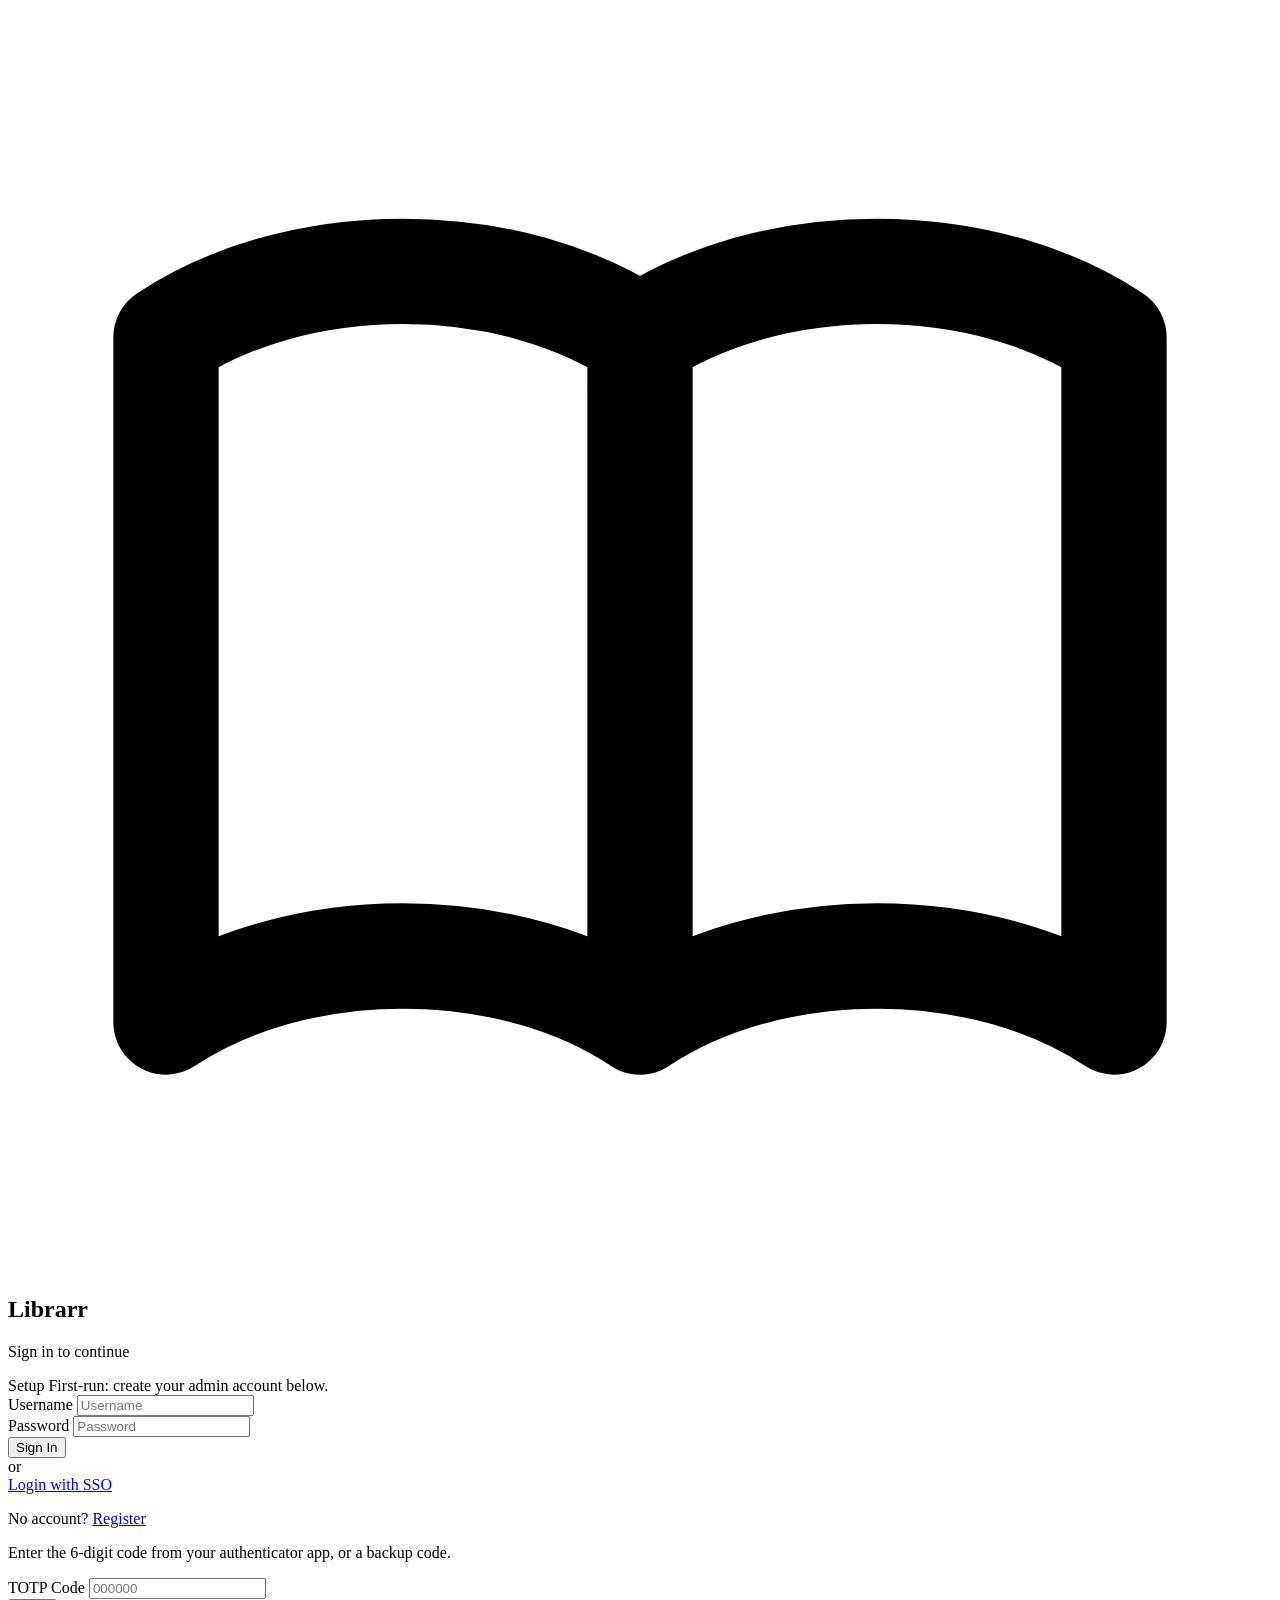
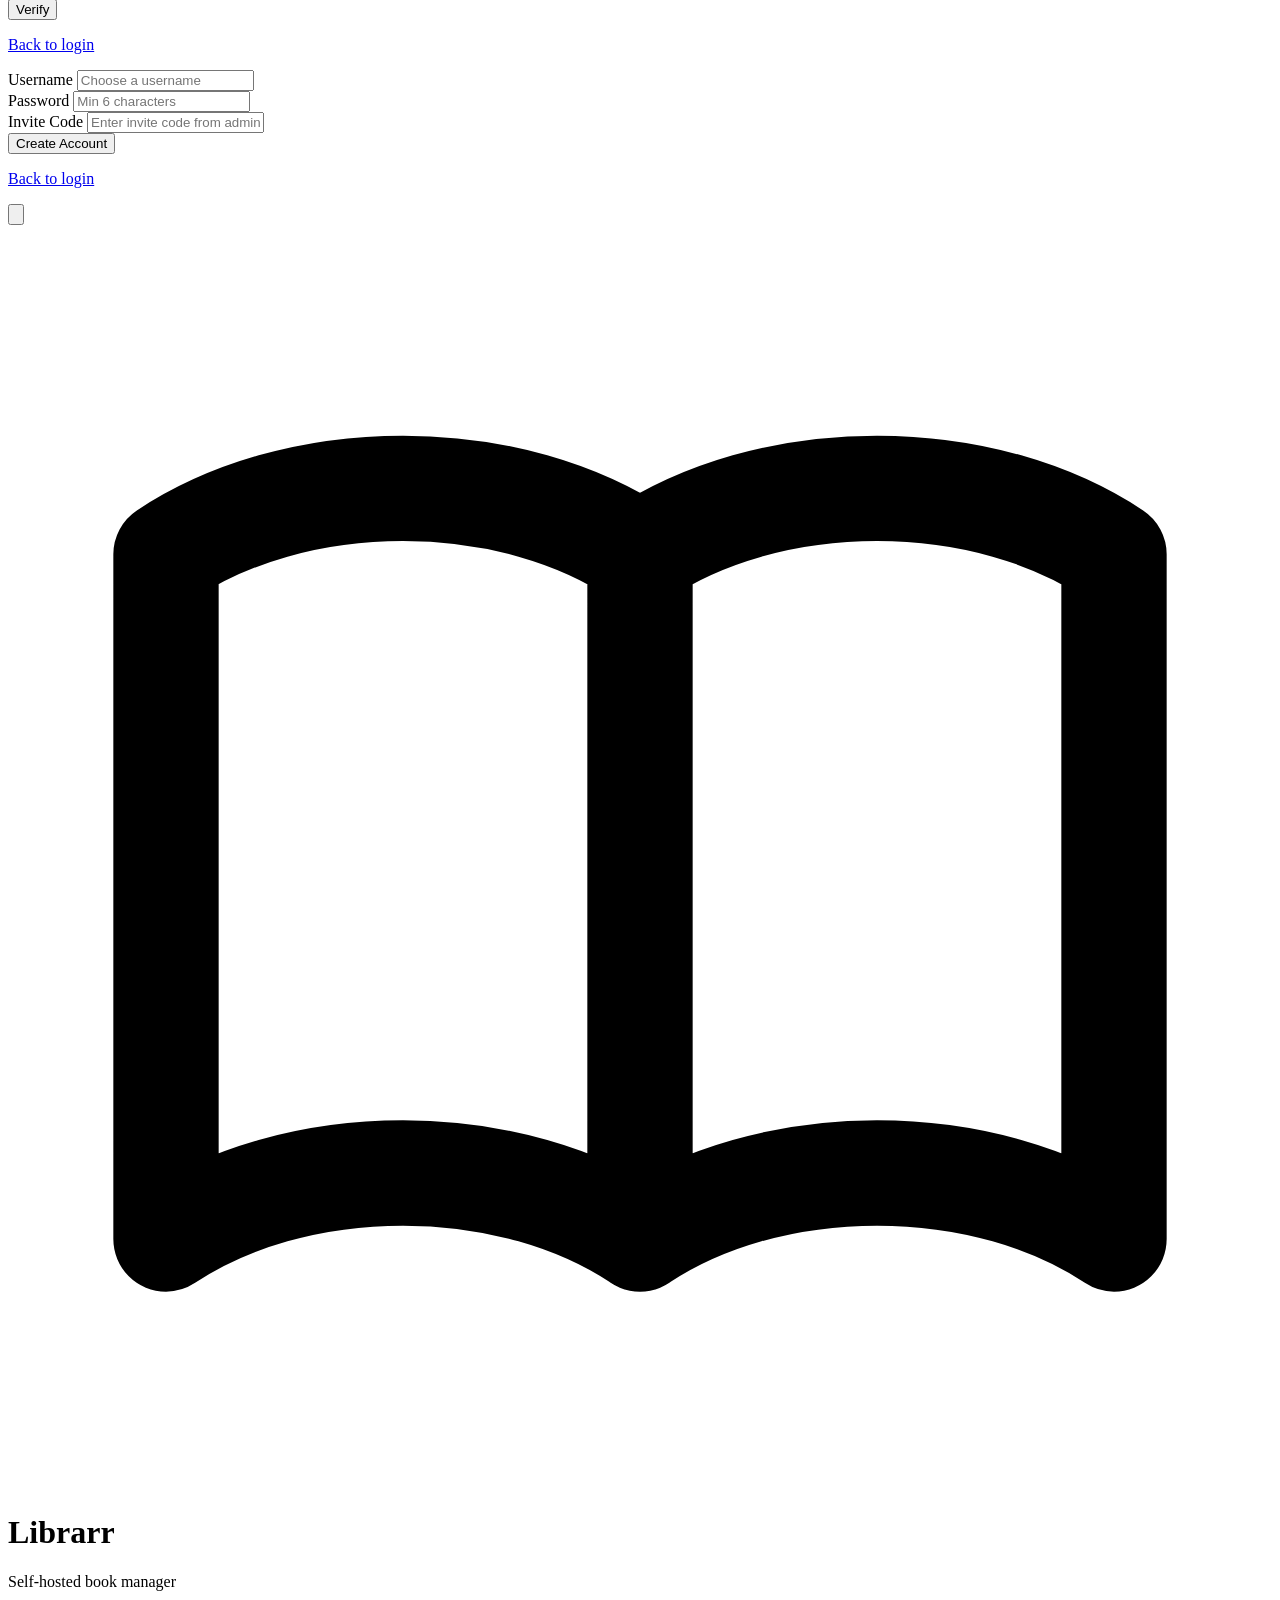
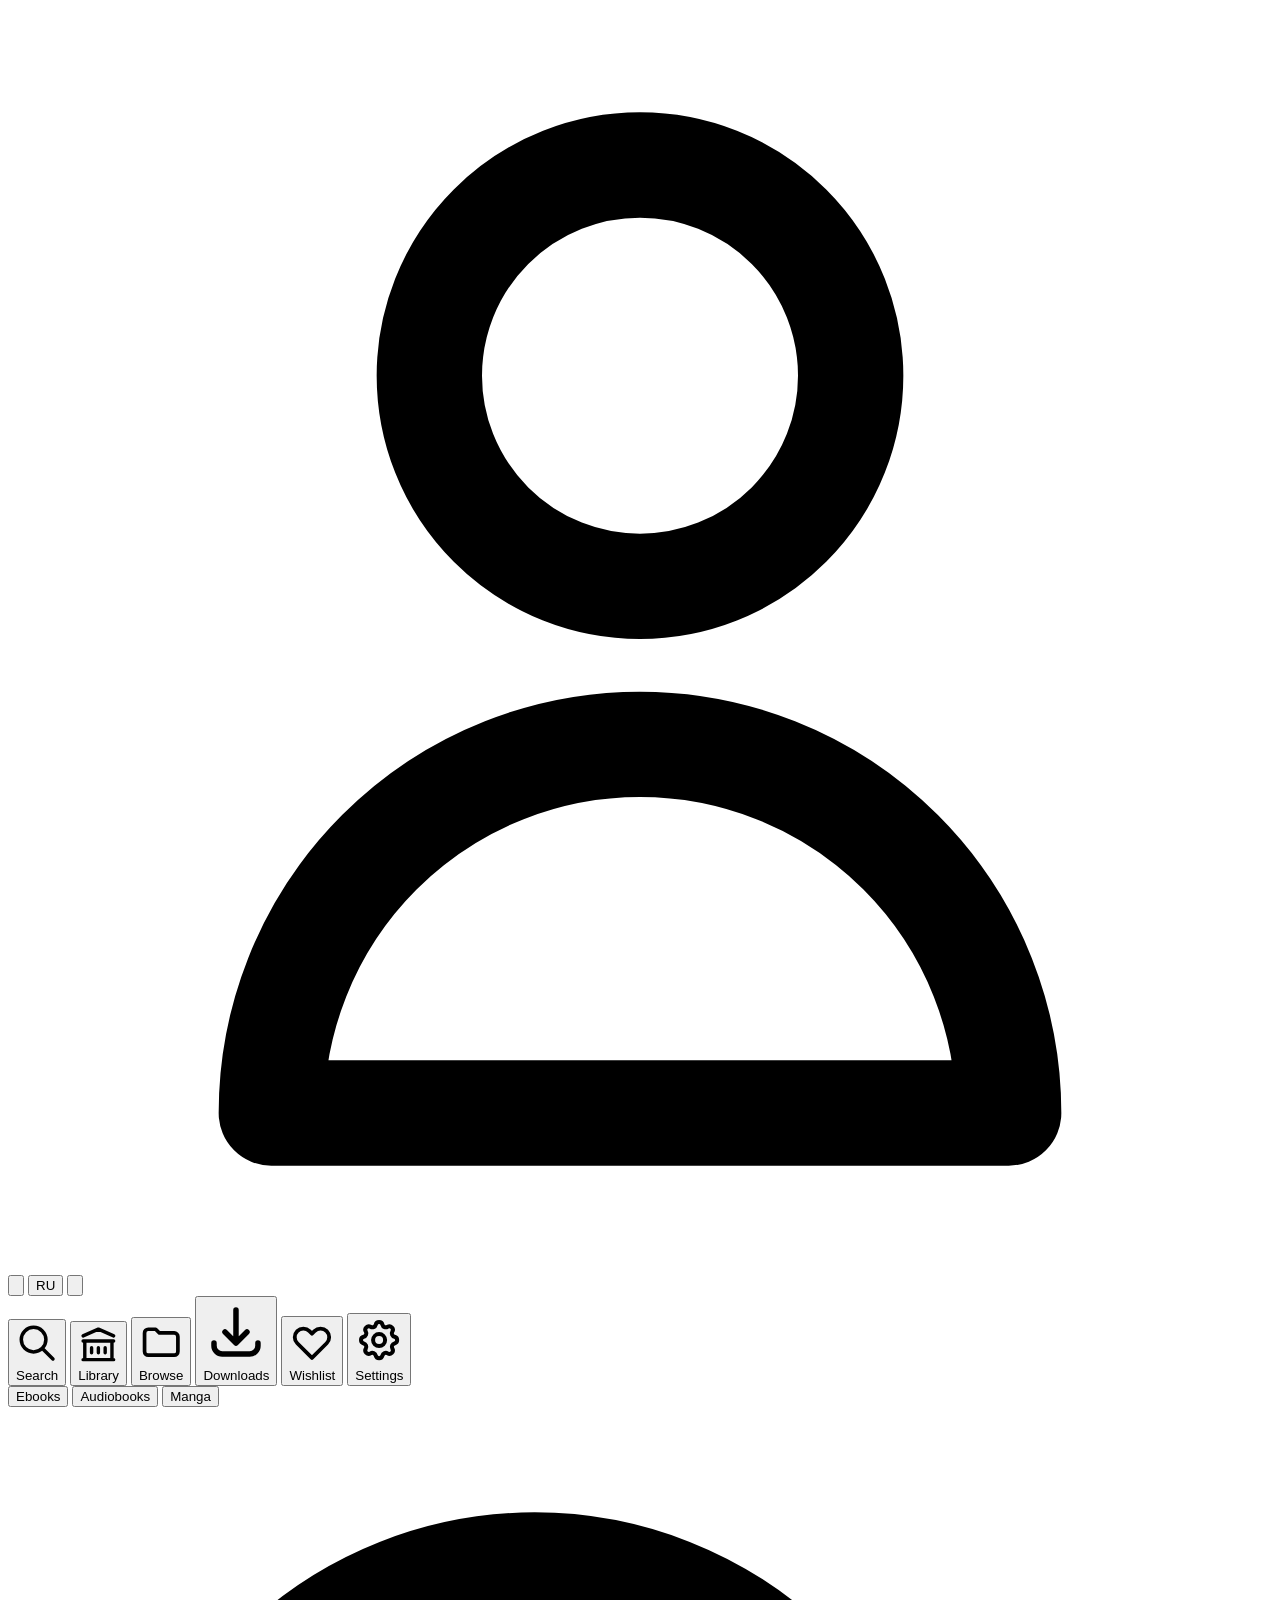
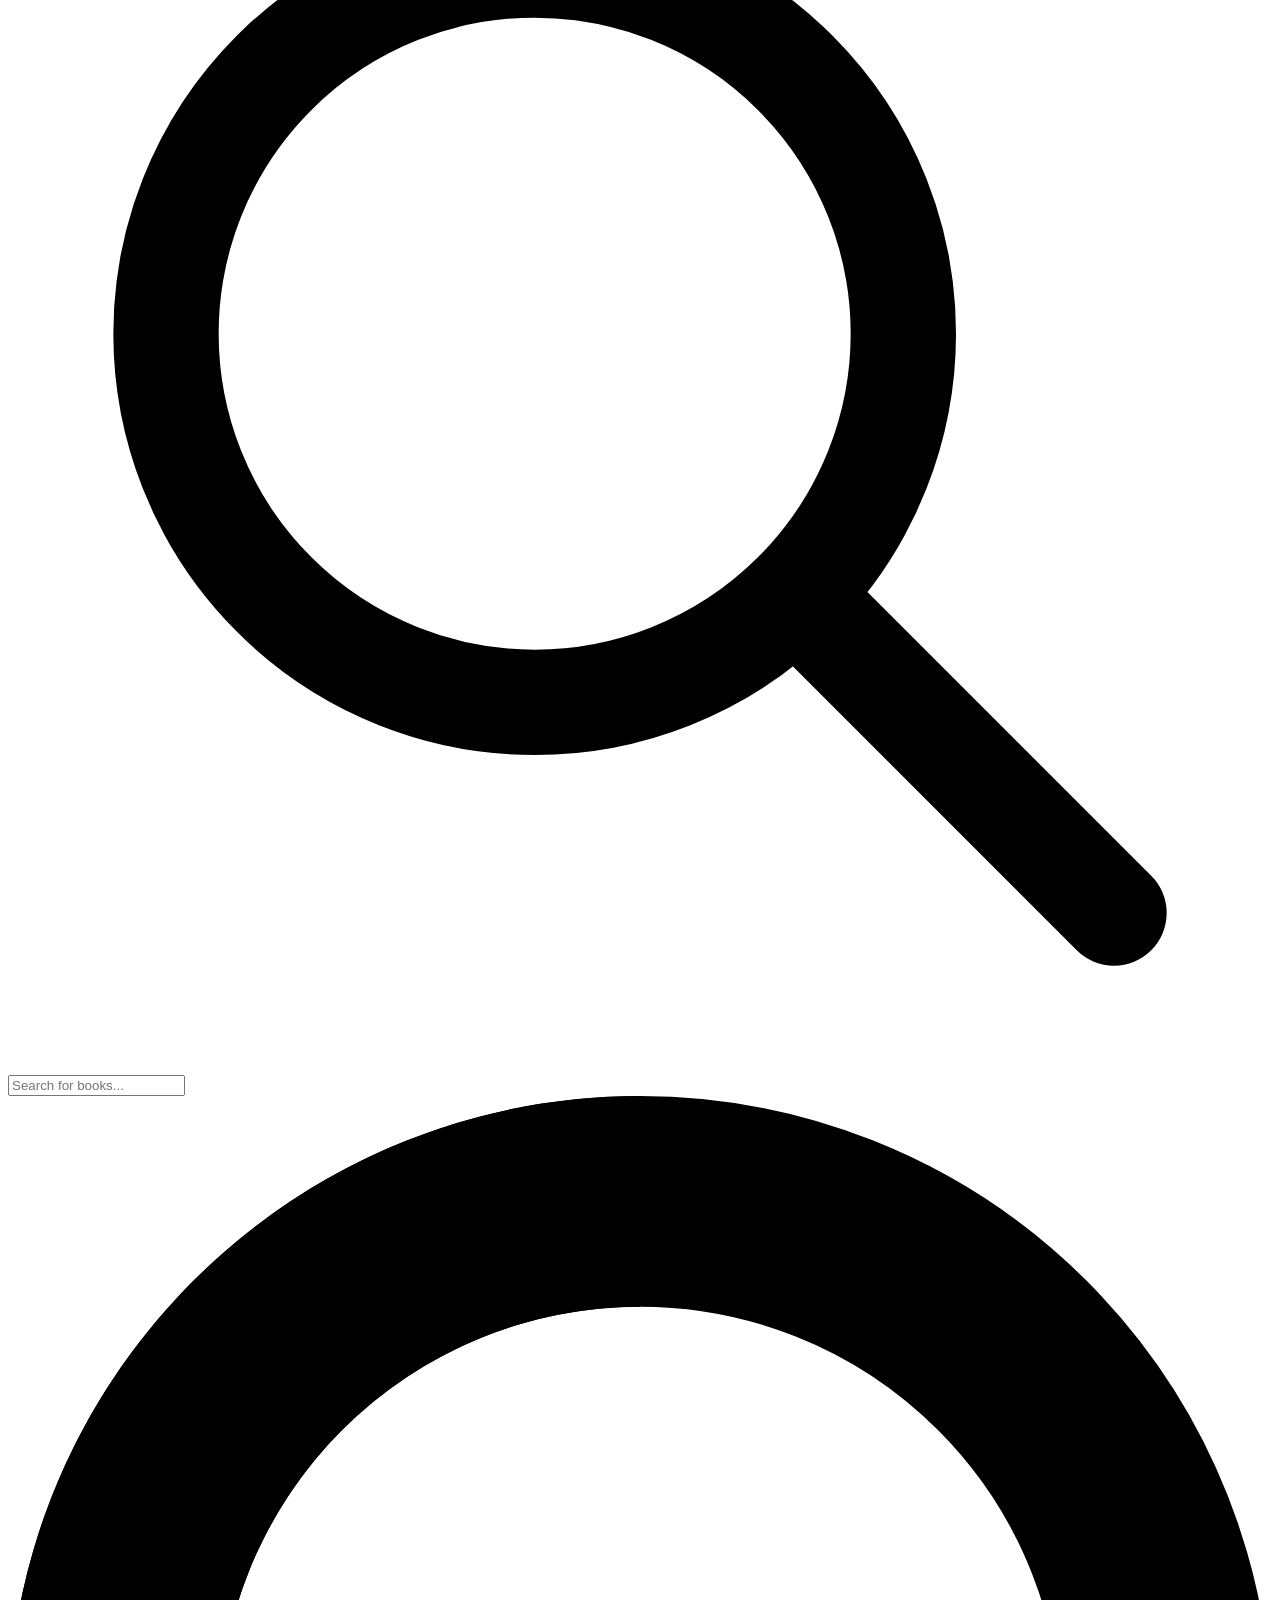
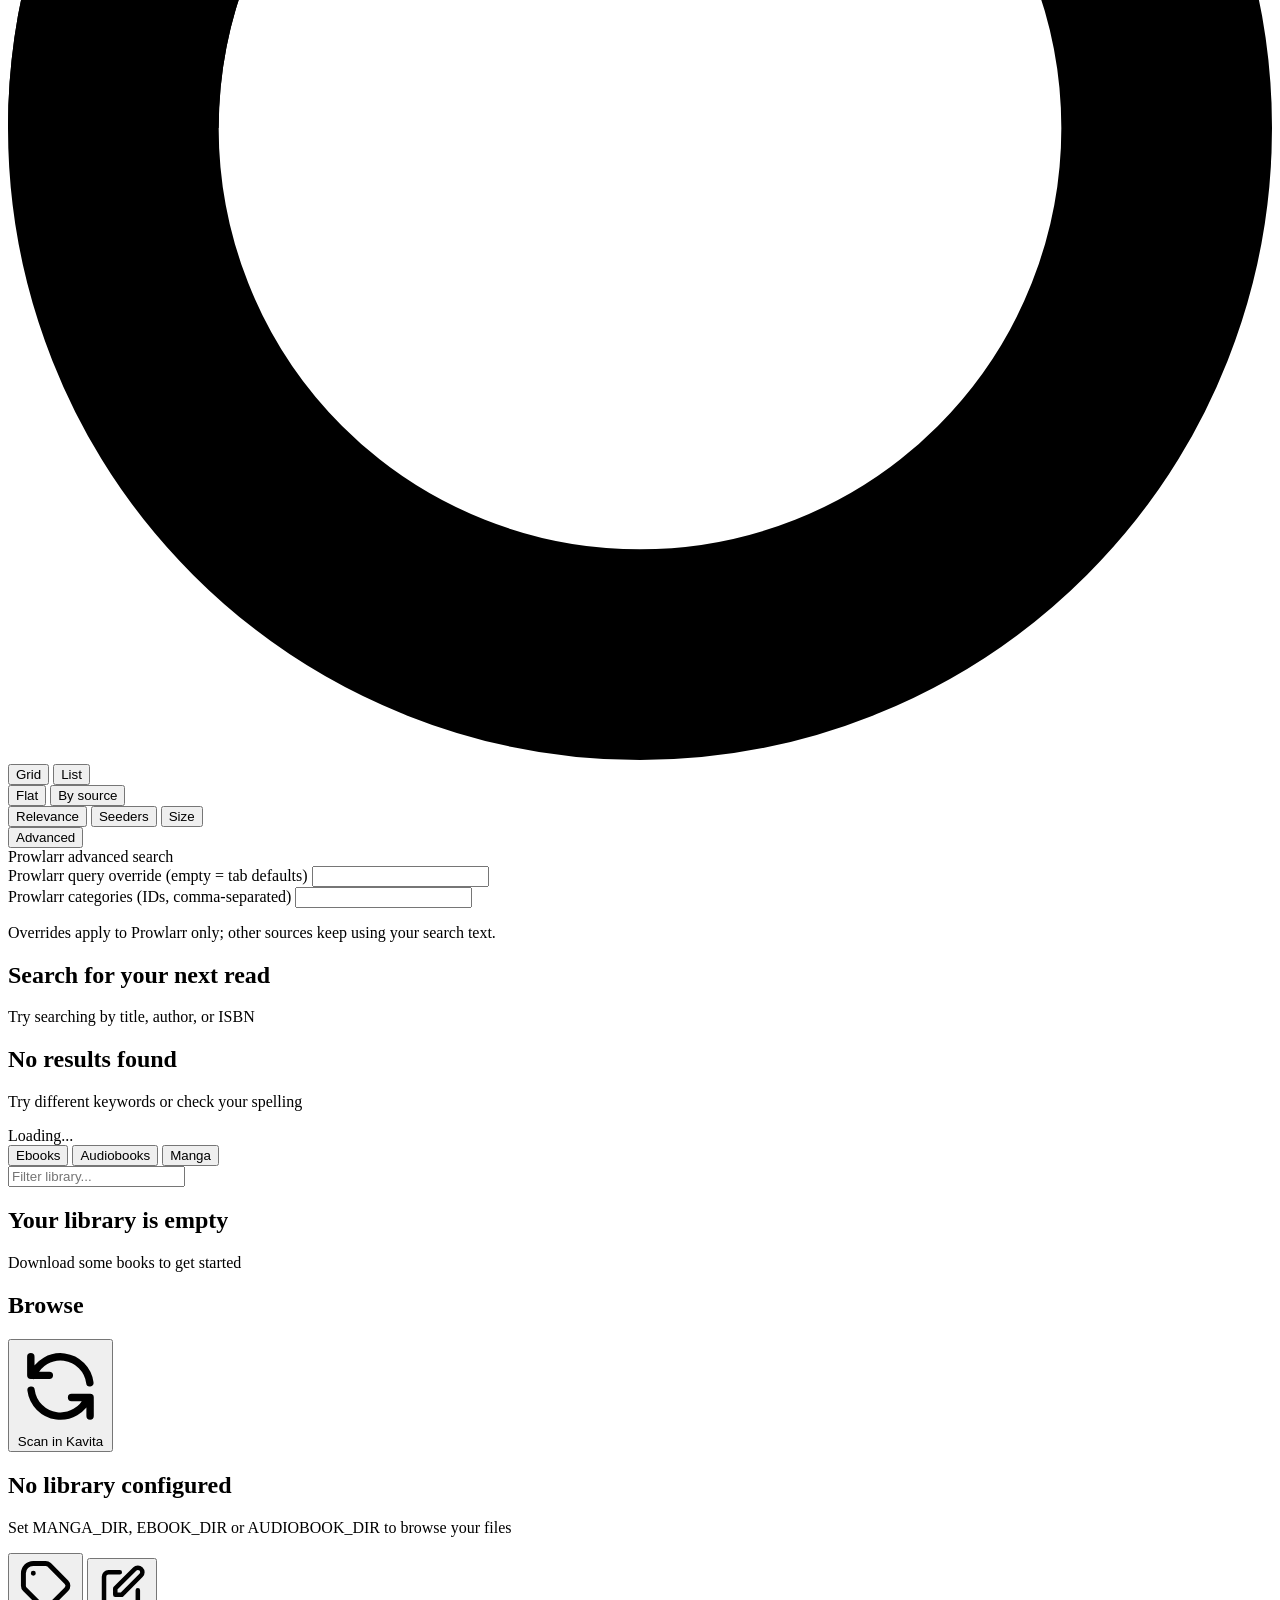
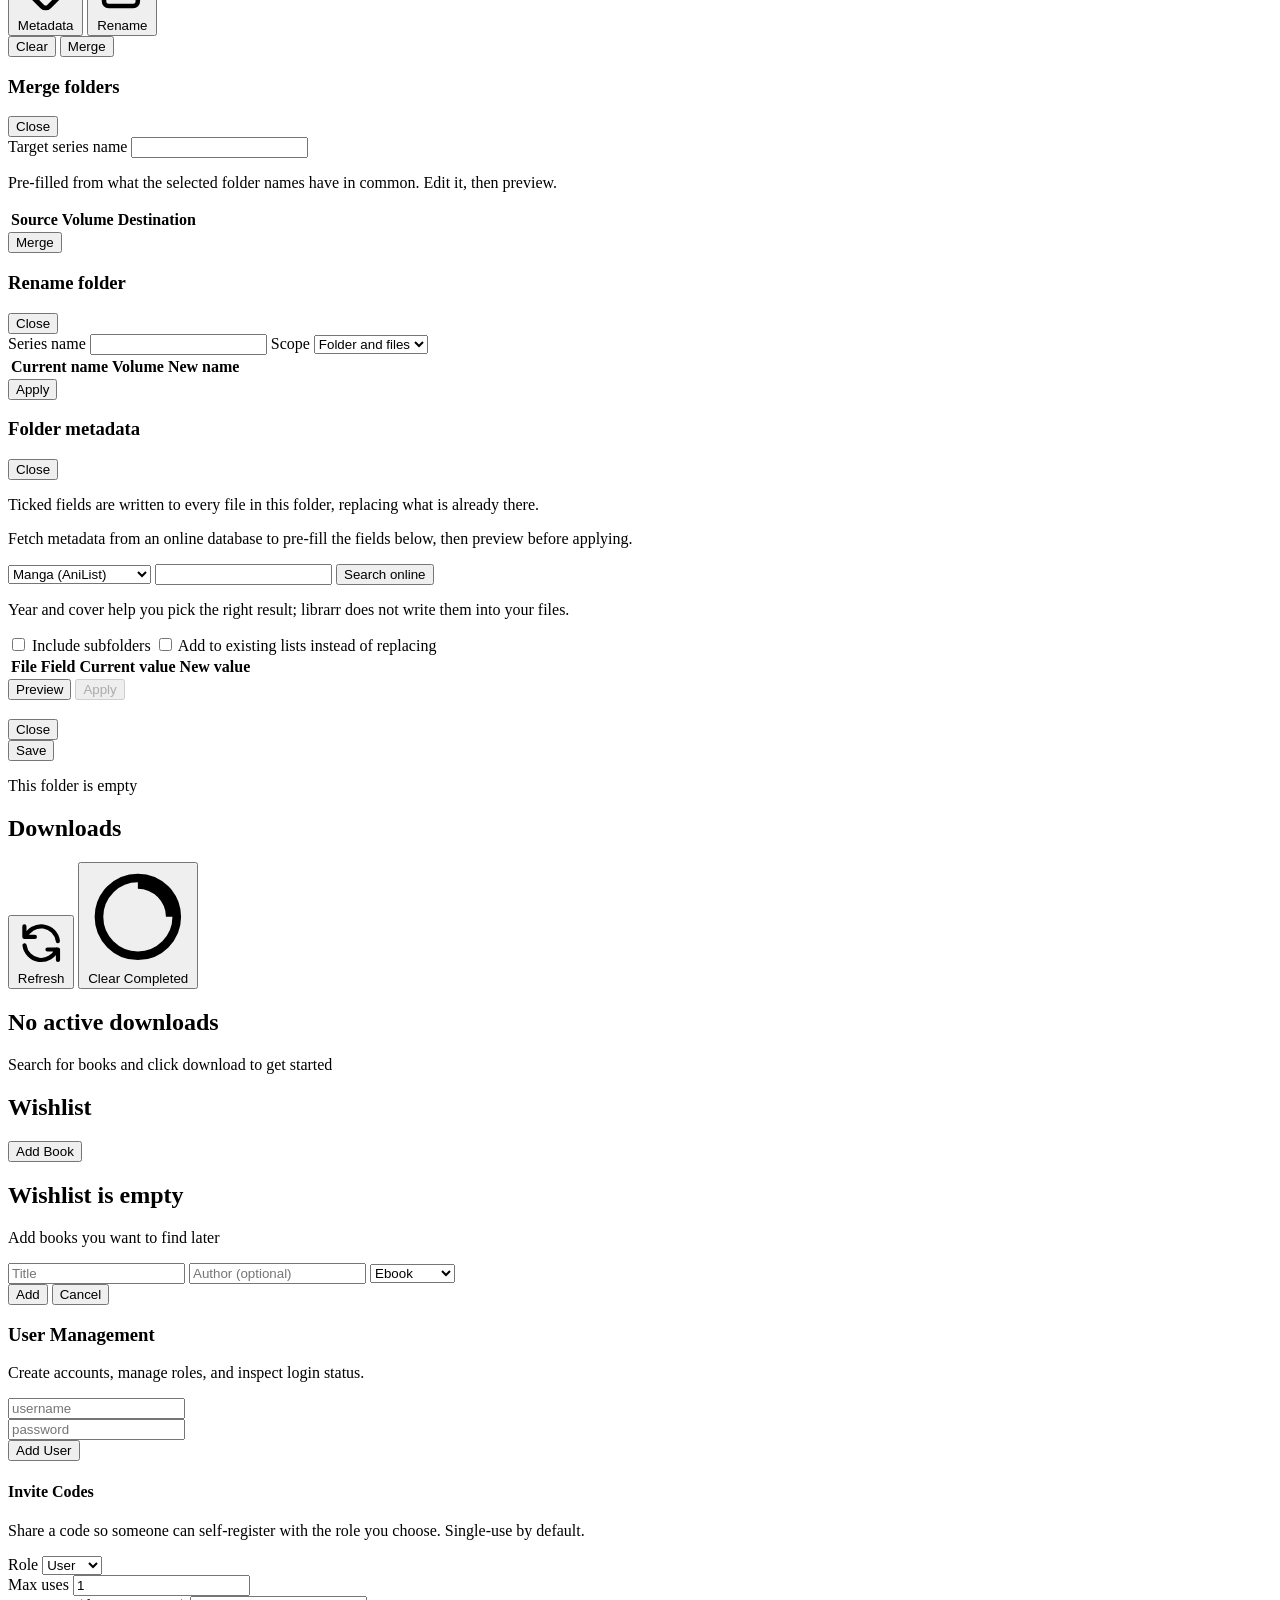
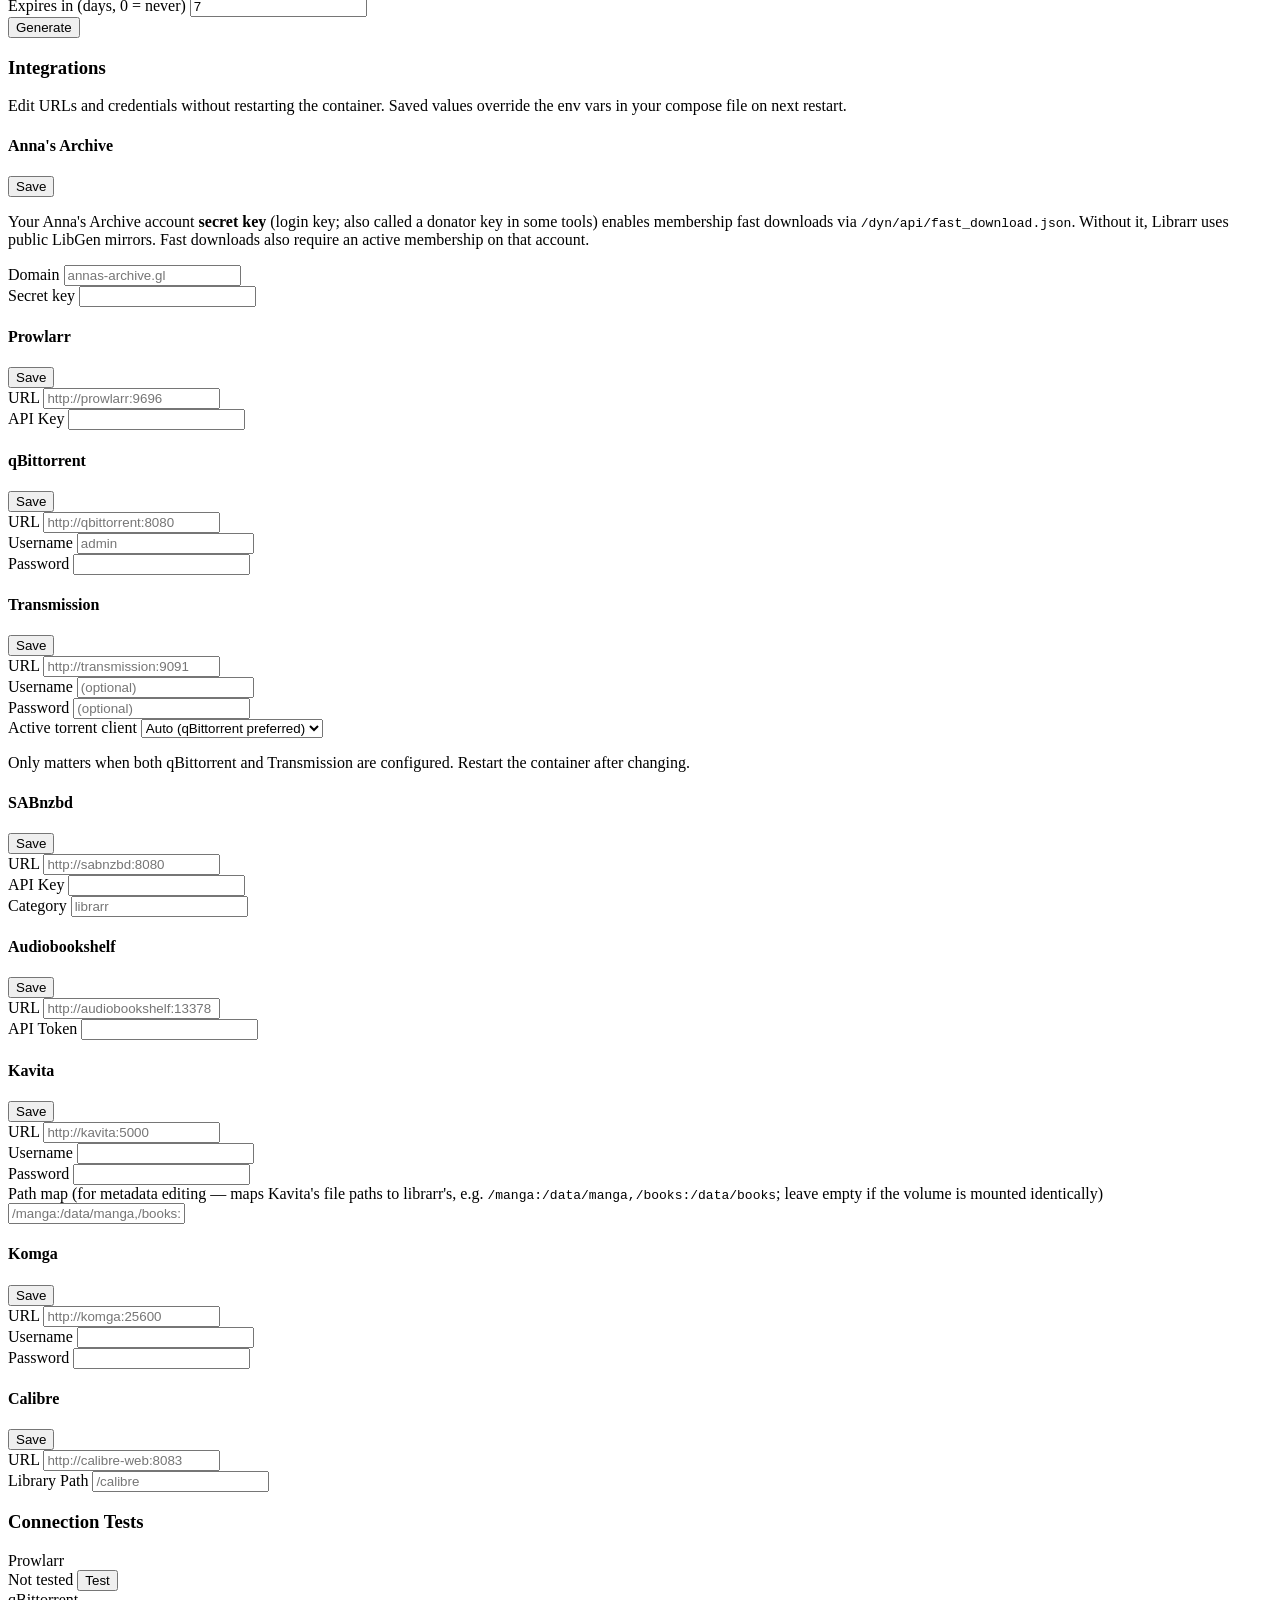
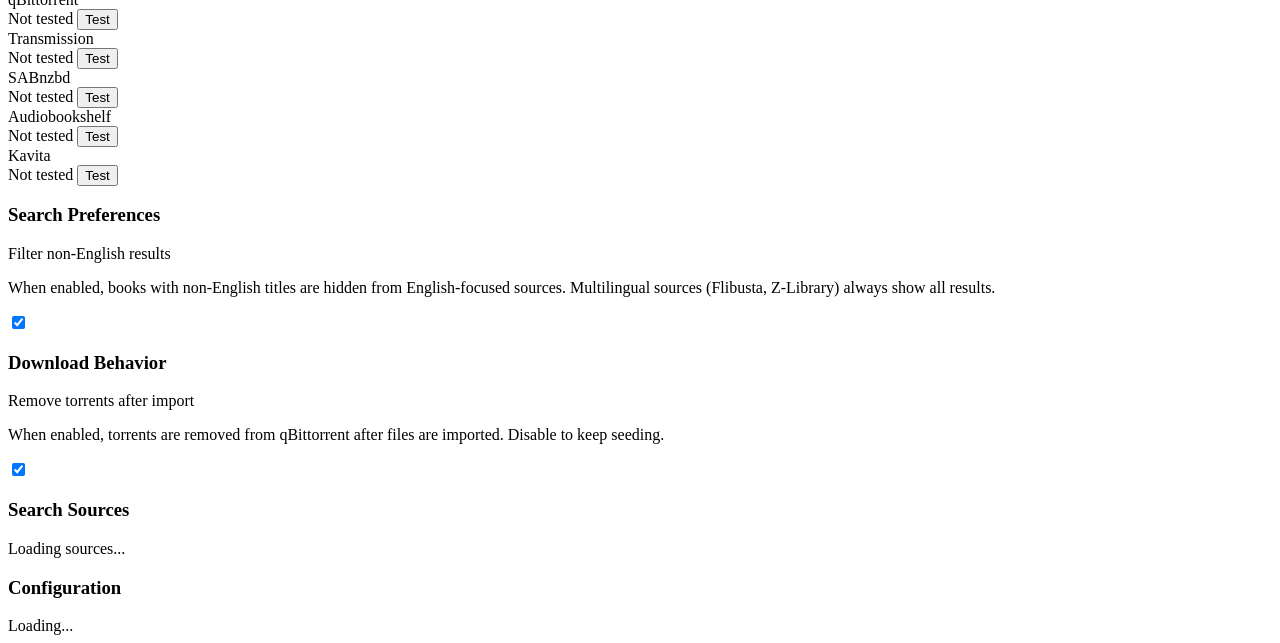
==== commit c03fee18: "feat(search): Prowlarr advanced mode with query/category override + comics variant Manga tab now als" ====
--- a/web/index.html
+++ b/web/index.html
@@ -9,6 +9,9 @@
 <!-- Tailwind Play CDN + Inter, vendored: UI works offline and CSP stays script-src 'self' -->
 <script src="/static/js/vendor/tailwind.js"></script>
 <script src="/static/js/tailwind-config.js"></script>
+<!-- FORK:HEAD-EXTRA: fork-owned head additions (extra CSS/JS) go here so the
+     shared <head> above merges cleanly with upstream. Nothing fork-specific
+     needs head-level assets right now. -->
 </head>
 <body class="bg-slate-950 text-slate-200 font-sans min-h-screen">
 
@@ -198,7 +201,27 @@
             <button data-action="setSortMode" data-arg="seeders" data-sort="seeders" class="sort-btn text-xs px-3 py-1 rounded-md bg-slate-800 text-slate-400 hover:text-white" data-i18n="sort_seeders">Seeders</button>
             <button data-action="setSortMode" data-arg="size" data-sort="size" class="sort-btn text-xs px-3 py-1 rounded-md bg-slate-800 text-slate-400 hover:text-white" data-i18n="sort_size">Size</button>
           </div>
-        </div>
+          <!-- FORK: Prowlarr advanced search (query/category override panel) -->
+          <button id="prowlarr-adv-toggle" data-action="toggleProwlarrAdv" class="text-xs px-3 py-1 rounded-md bg-slate-800 text-slate-400 hover:text-white" data-i18n="adv_toggle">Advanced</button>
+        </div>
+      </div>
+
+      <!-- FORK: Prowlarr advanced search panel (wired in fork/prowlarr-adv.js) -->
+      <div id="prowlarr-adv-panel" class="hidden mb-4 bg-slate-900 border border-slate-800 rounded-xl p-4 space-y-3">
+        <div class="flex items-center justify-between">
+          <span class="text-sm font-medium text-white" data-i18n="adv_title">Prowlarr advanced search</span>
+          <span id="prowlarr-adv-live" class="text-xs px-2 py-0.5 rounded bg-slate-800 text-slate-500"></span>
+        </div>
+        <div>
+          <label class="block text-xs text-slate-400 mb-1" data-i18n="adv_query_label">Prowlarr query override (empty = tab defaults)</label>
+          <input type="text" id="prowlarr-adv-query" class="w-full bg-slate-950 border border-slate-700 rounded-lg px-3 py-2 text-sm text-white placeholder-slate-500 focus:outline-none focus:border-indigo-500" data-i18n-placeholder="adv_query_ph">
+        </div>
+        <div>
+          <label class="block text-xs text-slate-400 mb-1" data-i18n="adv_cats_label">Prowlarr categories (IDs, comma-separated)</label>
+          <input type="text" id="prowlarr-adv-cats" list="prowlarr-adv-cats-list" class="w-full bg-slate-950 border border-slate-700 rounded-lg px-3 py-2 text-sm text-white placeholder-slate-500 focus:outline-none focus:border-indigo-500">
+          <datalist id="prowlarr-adv-cats-list"></datalist>
+        </div>
+        <p class="text-xs text-slate-500" data-i18n="adv_hint">Overrides apply to Prowlarr only; other sources keep using your search text.</p>
       </div>
 
       <!-- Search skeleton (per-lane placeholder rows) -->
@@ -887,6 +910,14 @@
 
 <!-- Bump ?v= whenever app.js / app.css change so browsers don't run a stale
      cached bundle against fresh index.html (assets cache for up to 1h). -->
-<script src="/static/js/app.js?v=20260810g"></script>
+<!-- FORK:SCRIPTS: app.js is the shared core; the fork-owned modules below only
+     add features (search views, Browse, metadata editor) and must load after
+     app.js. Bump ?v= on all of them together. -->
+<script src="/static/js/app.js?v=20261014b"></script>
+<script src="/static/js/fork/fork-i18n.js?v=20261014b"></script>
+<script src="/static/js/fork/search-view.js?v=20261014b"></script>
+<script src="/static/js/fork/prowlarr-adv.js?v=20261014b"></script>
+<script src="/static/js/fork/browse.js?v=20261014b"></script>
+<script src="/static/js/fork/metadata-editor.js?v=20261014b"></script>
 </body>
 </html>
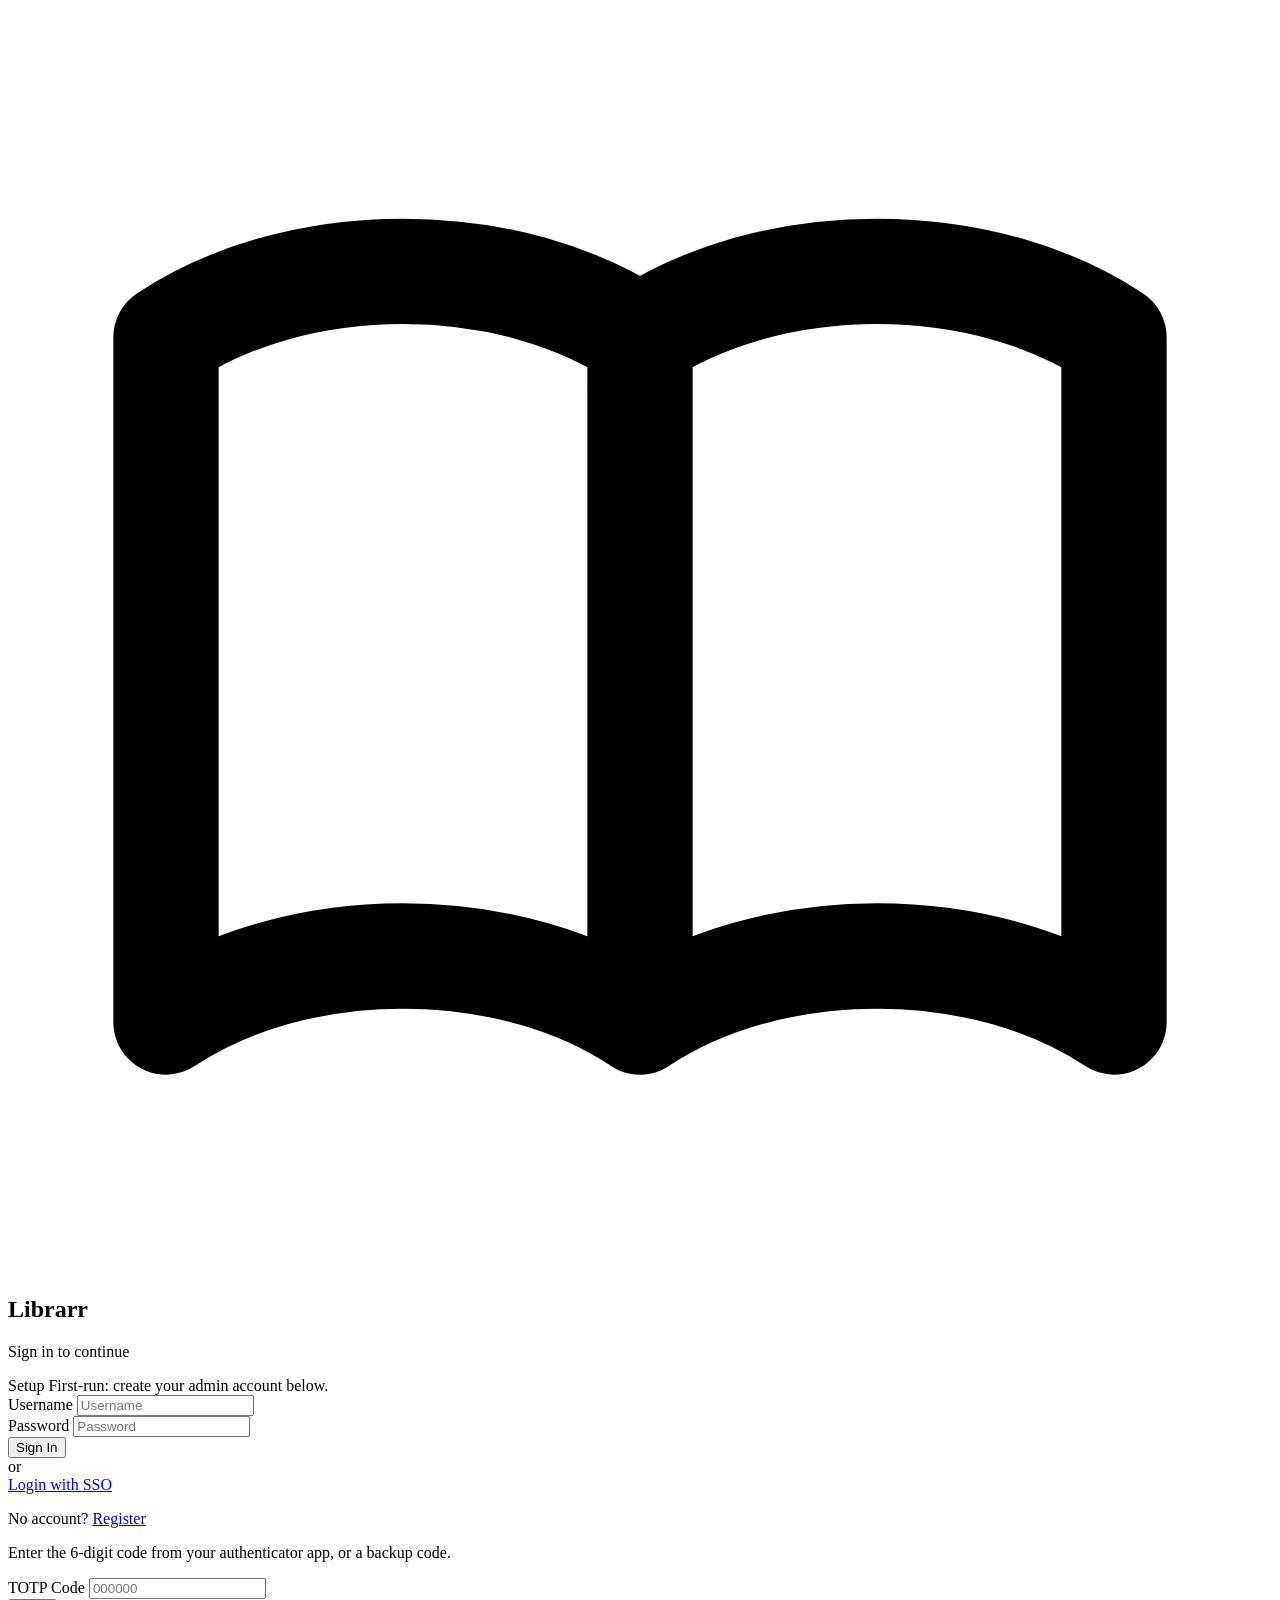
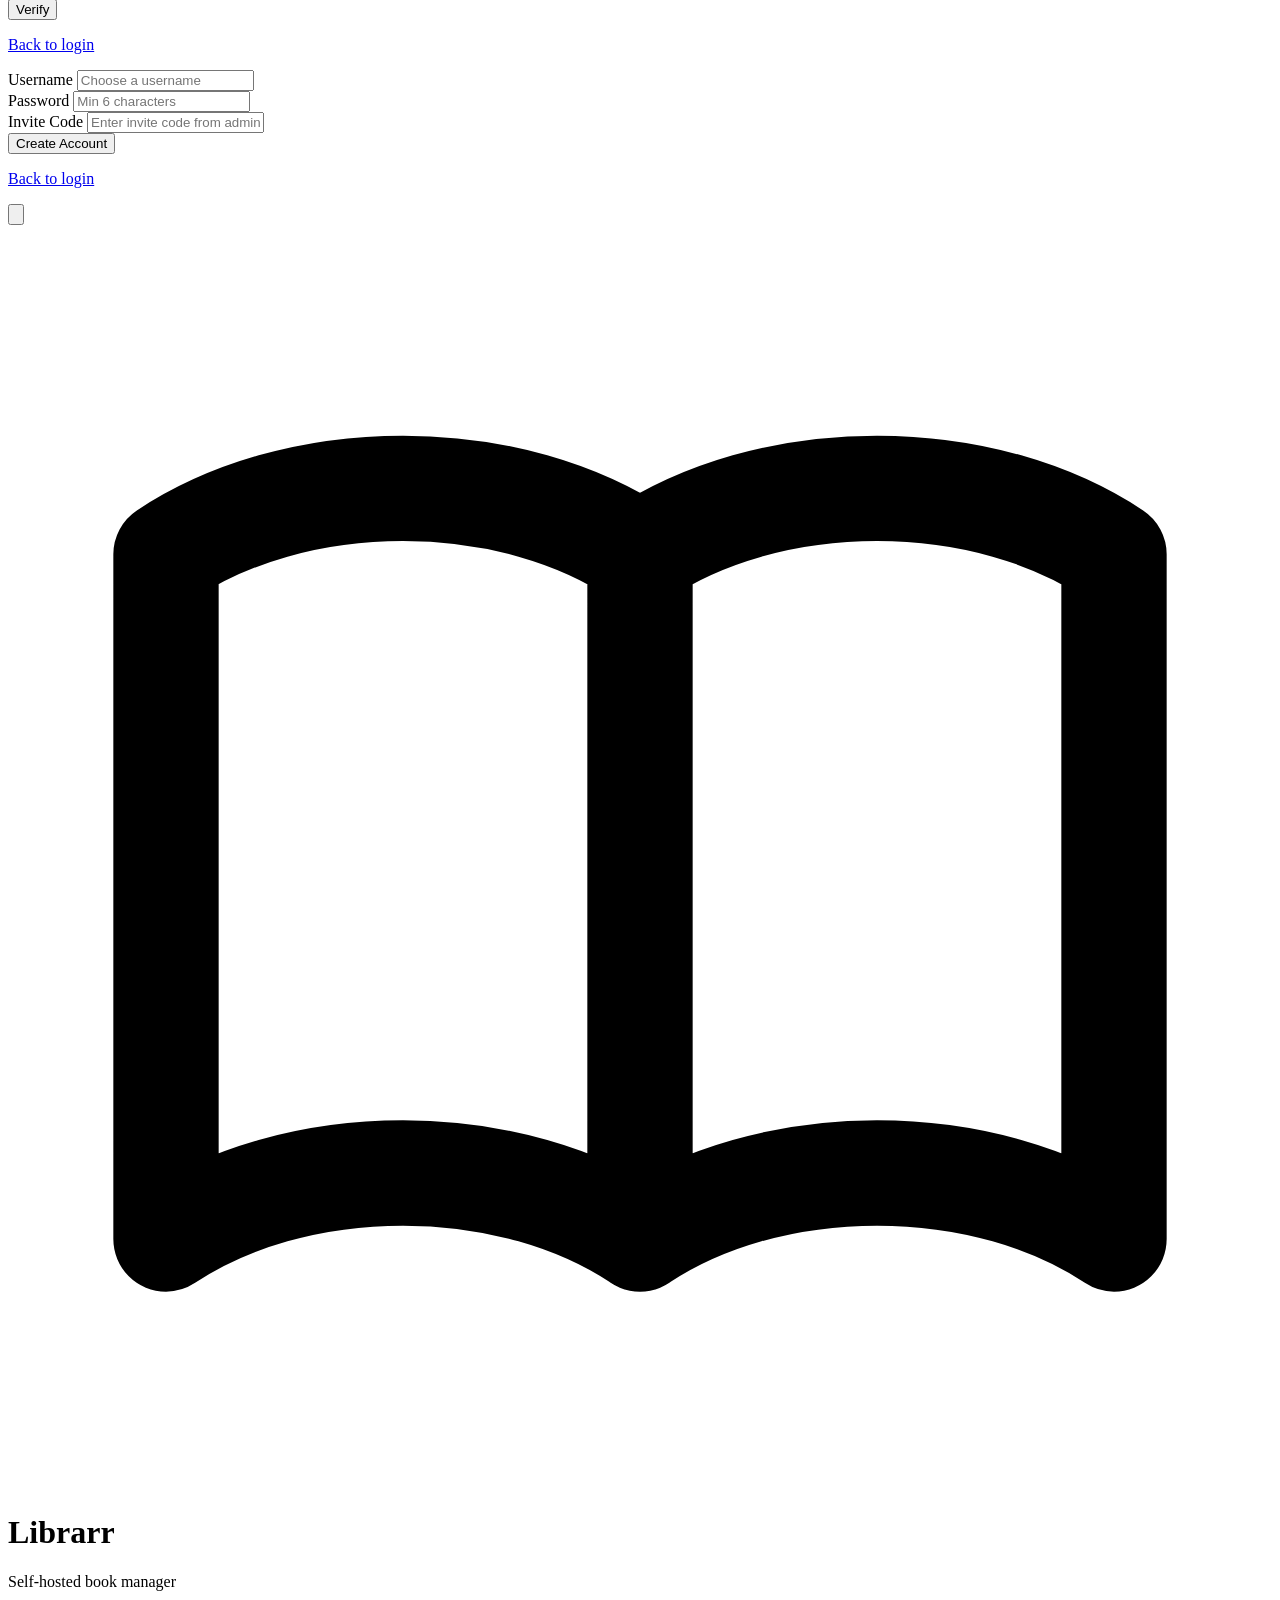
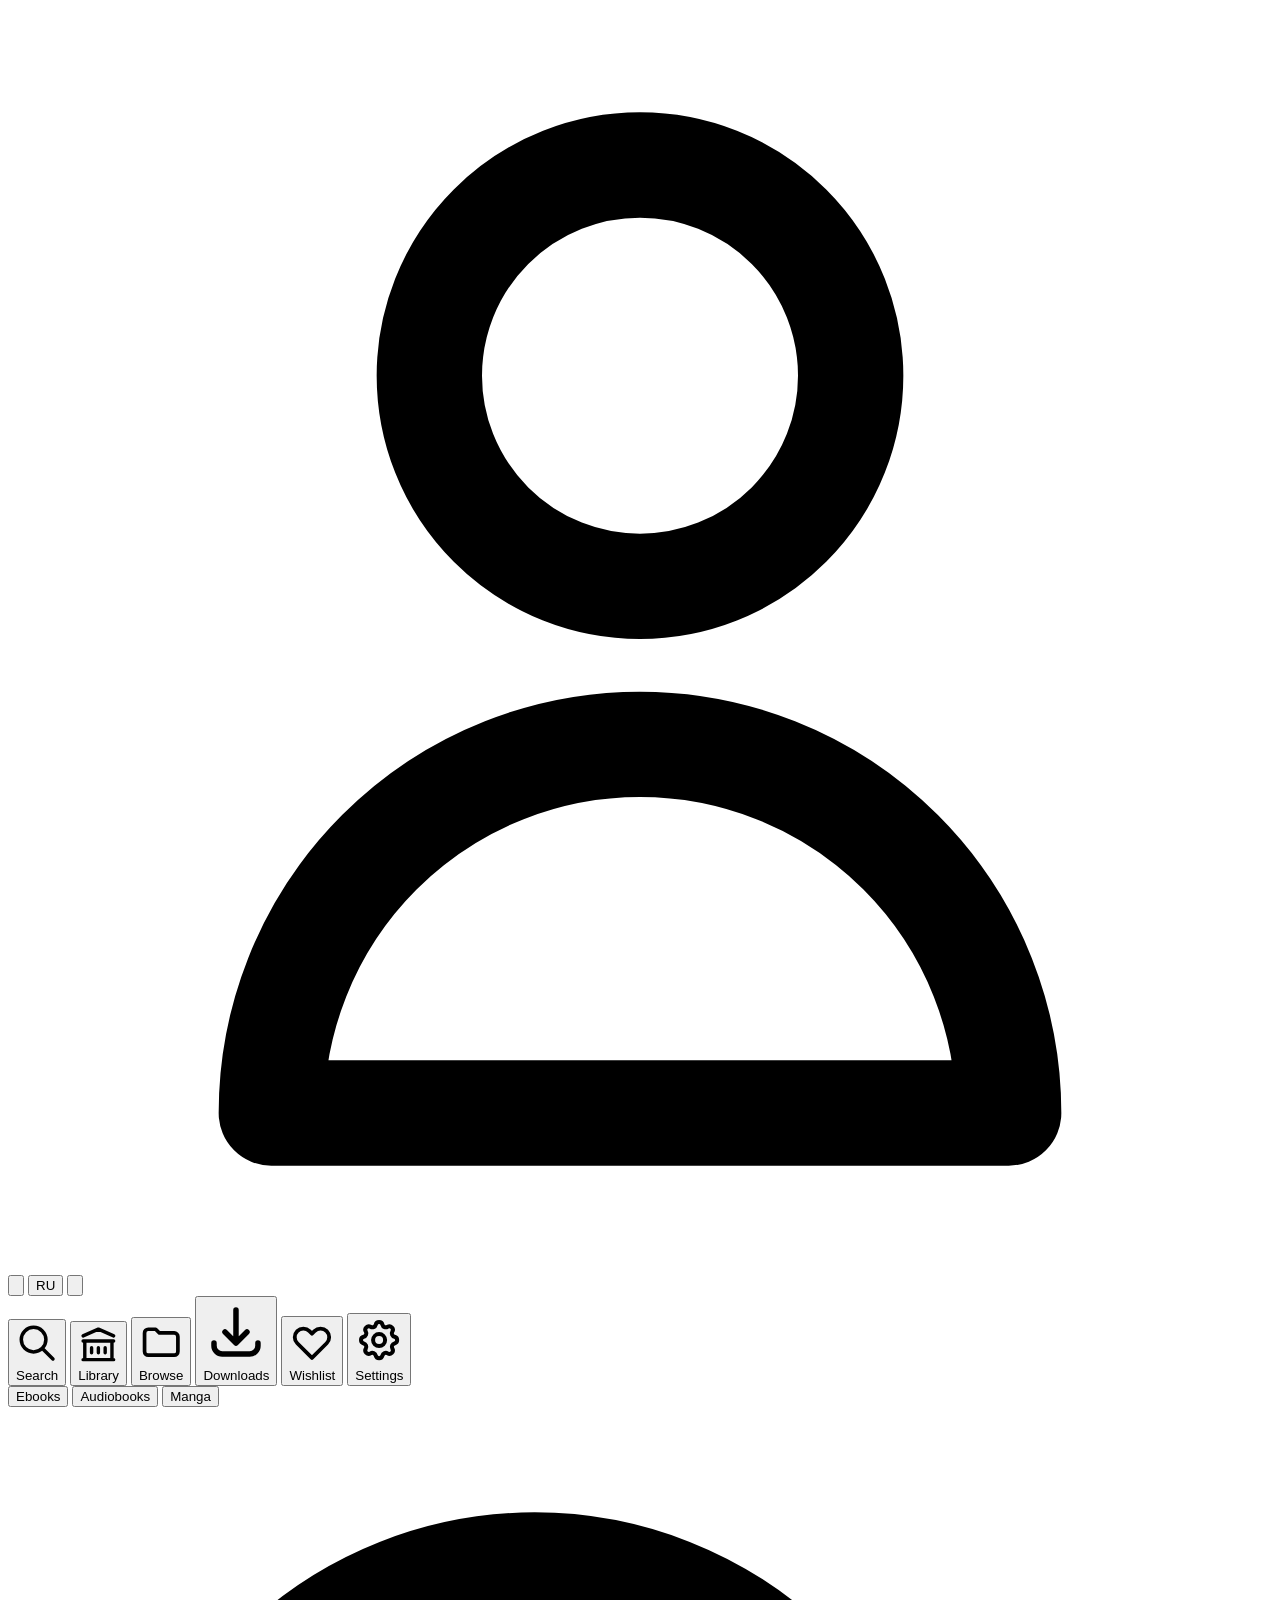
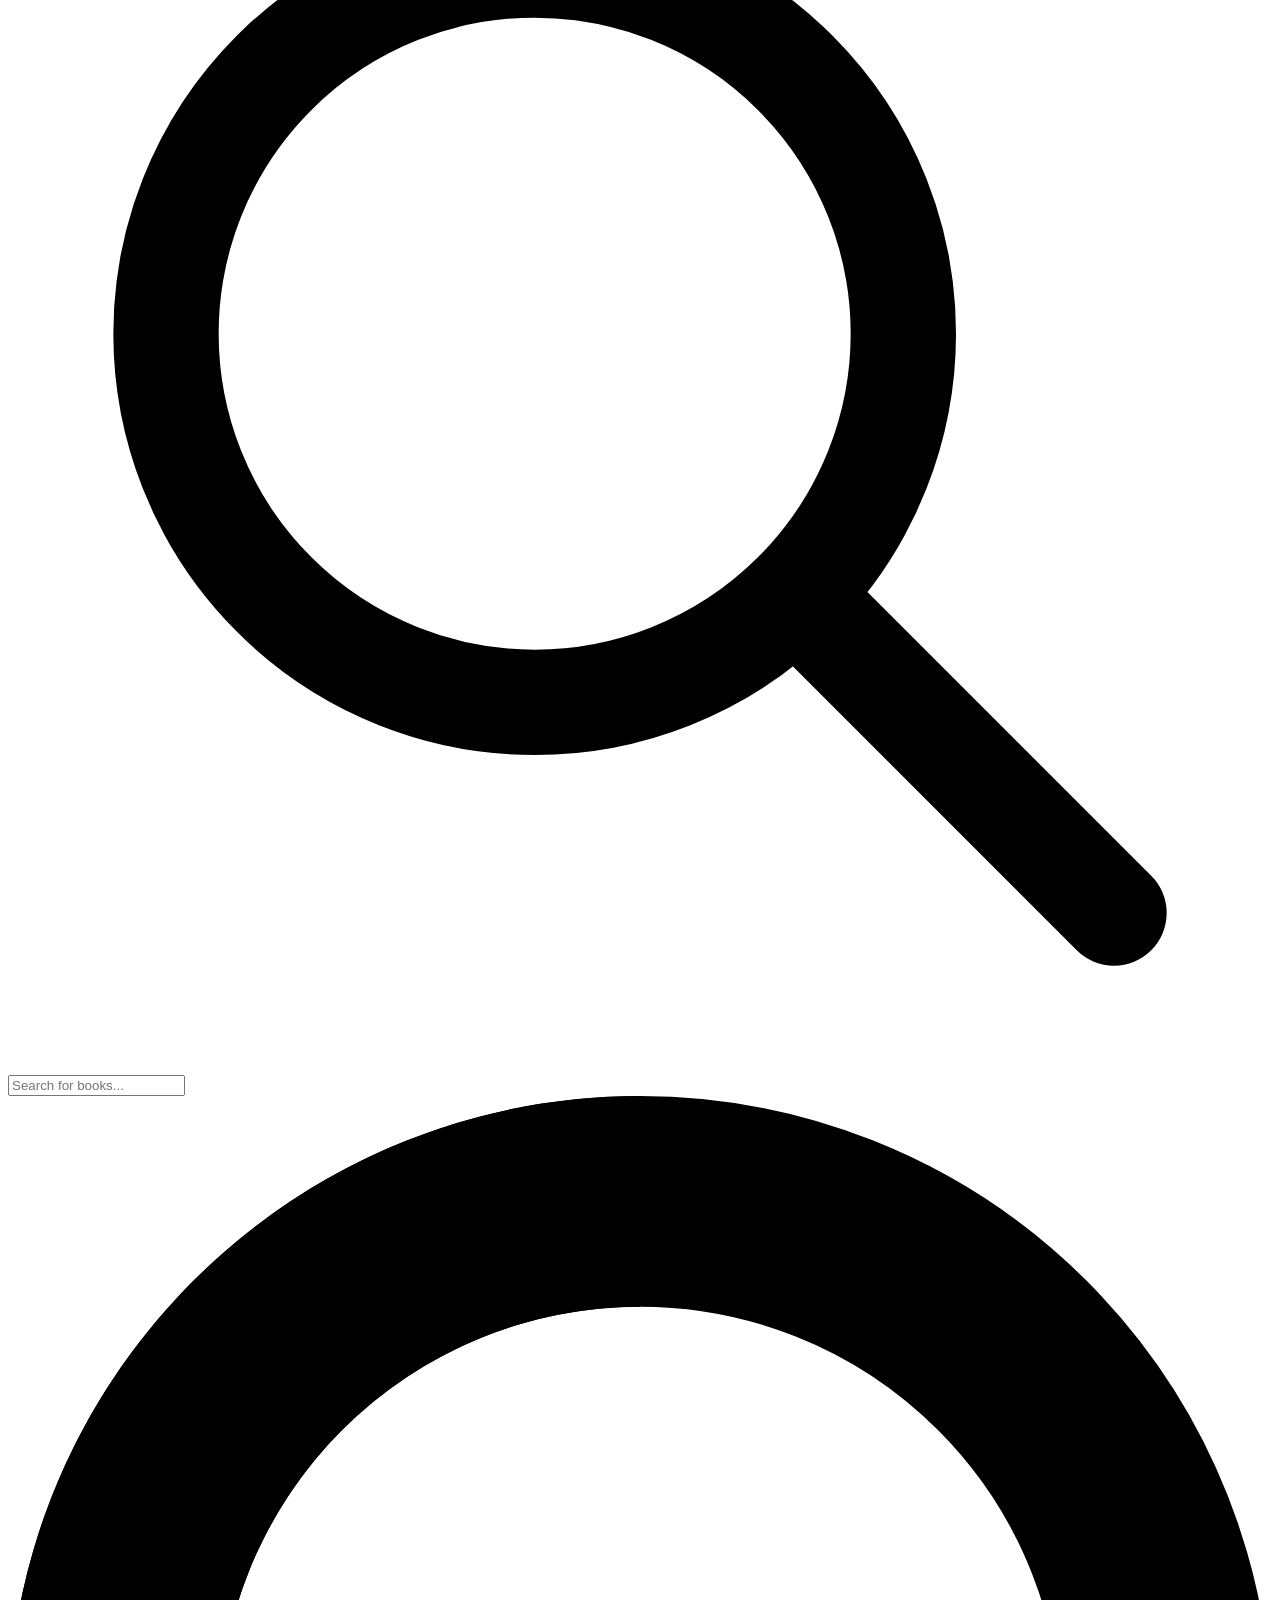
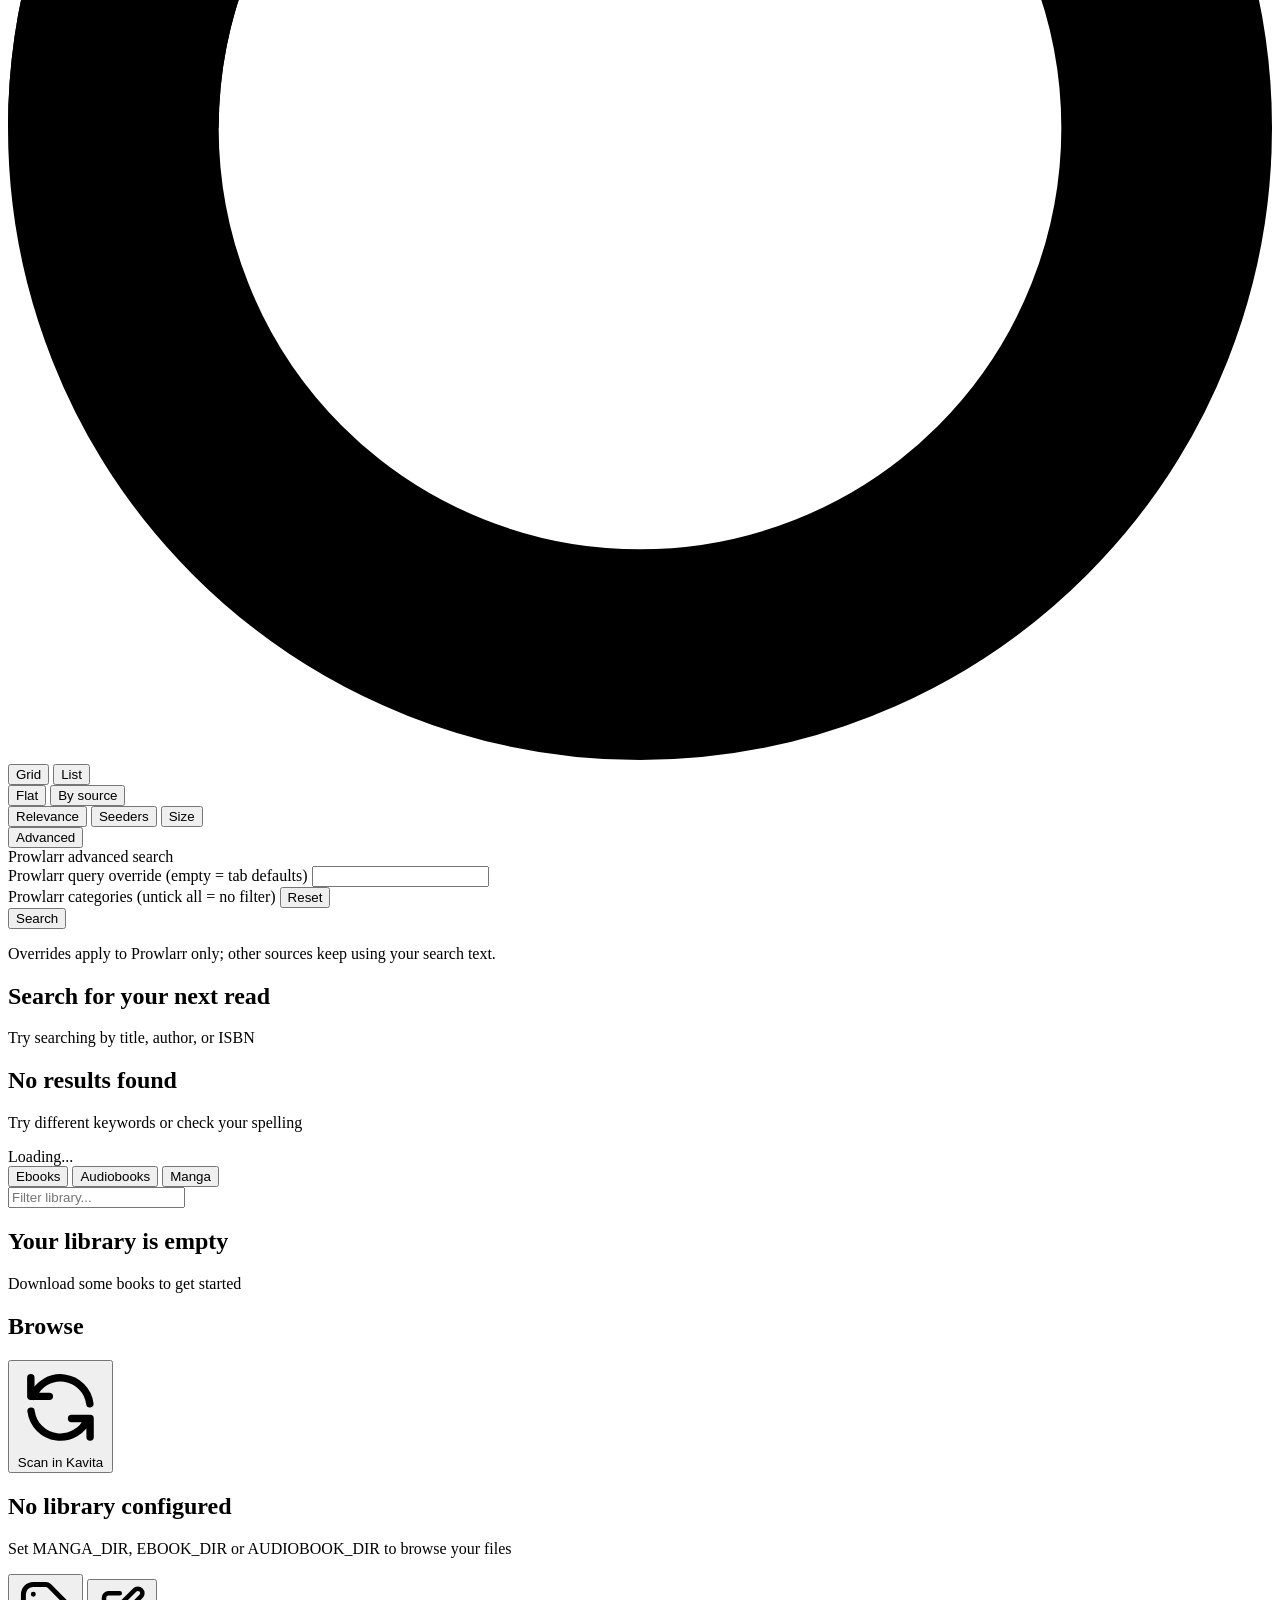
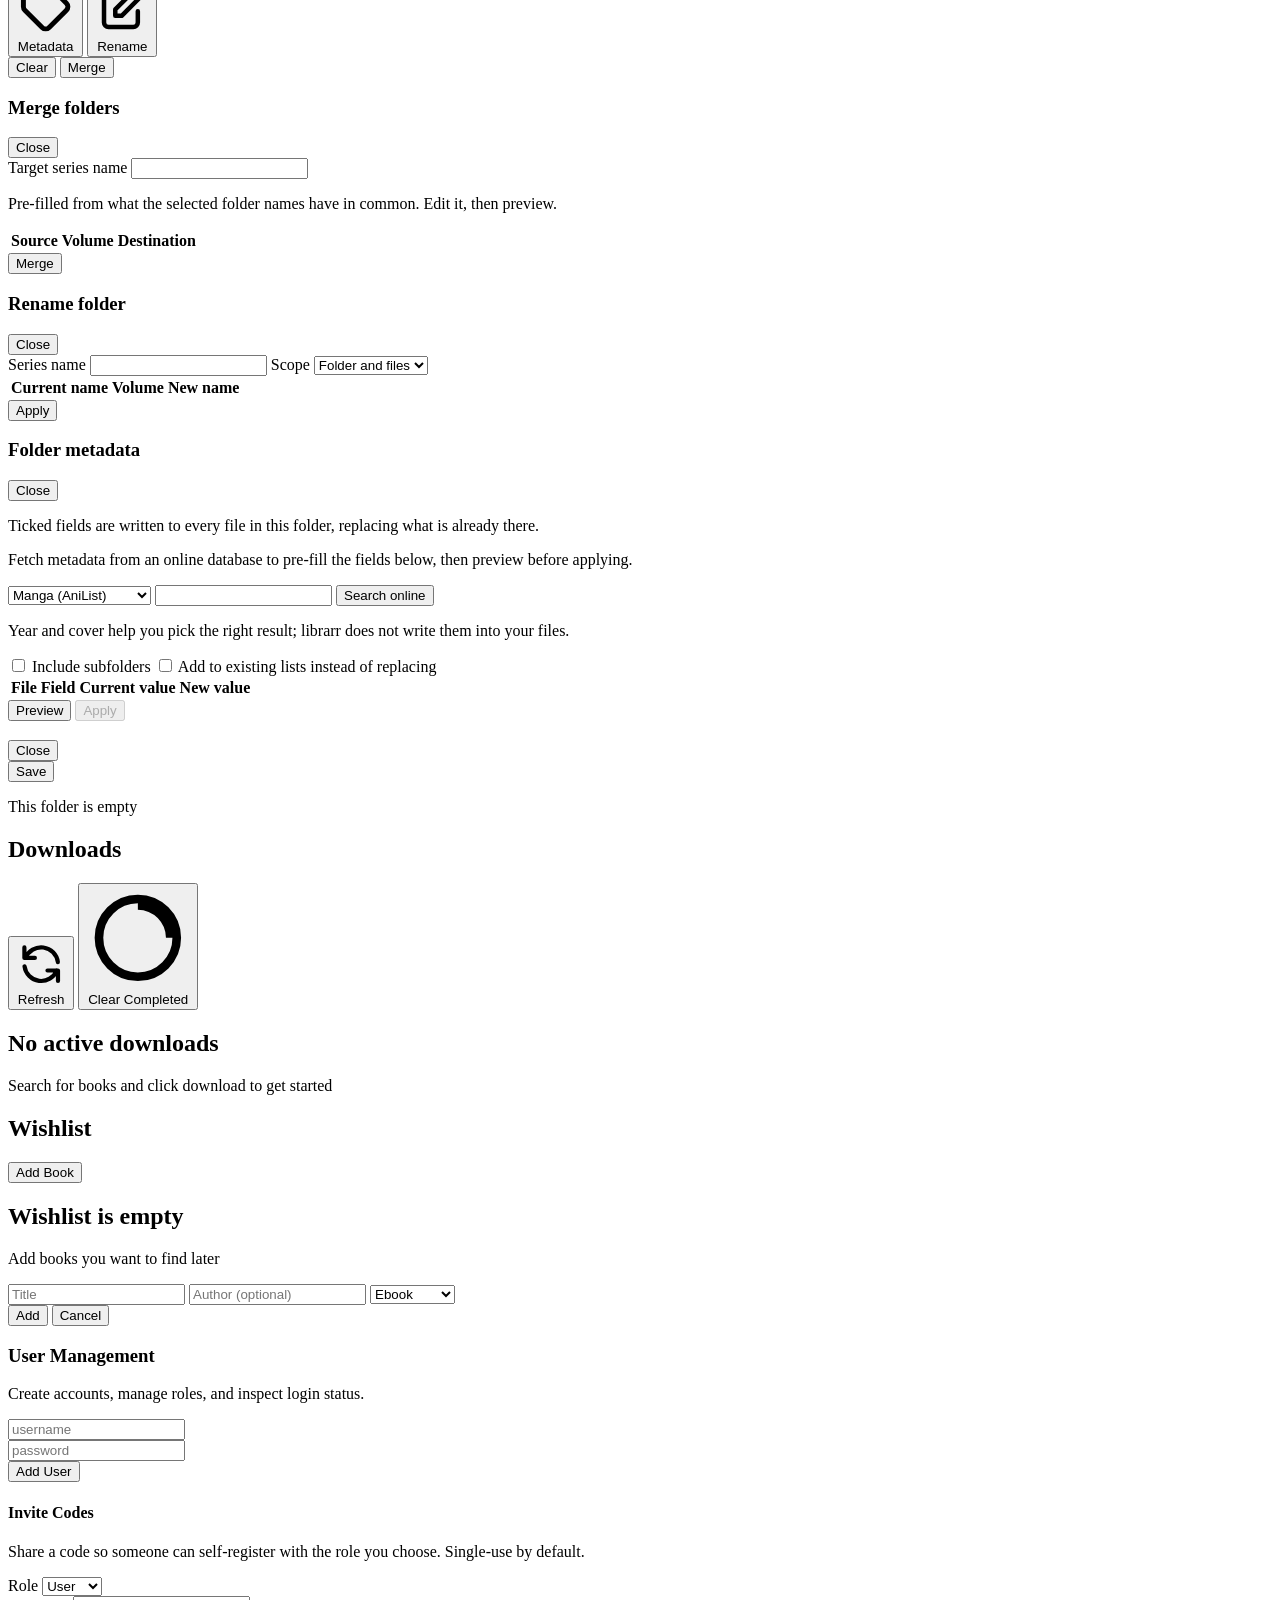
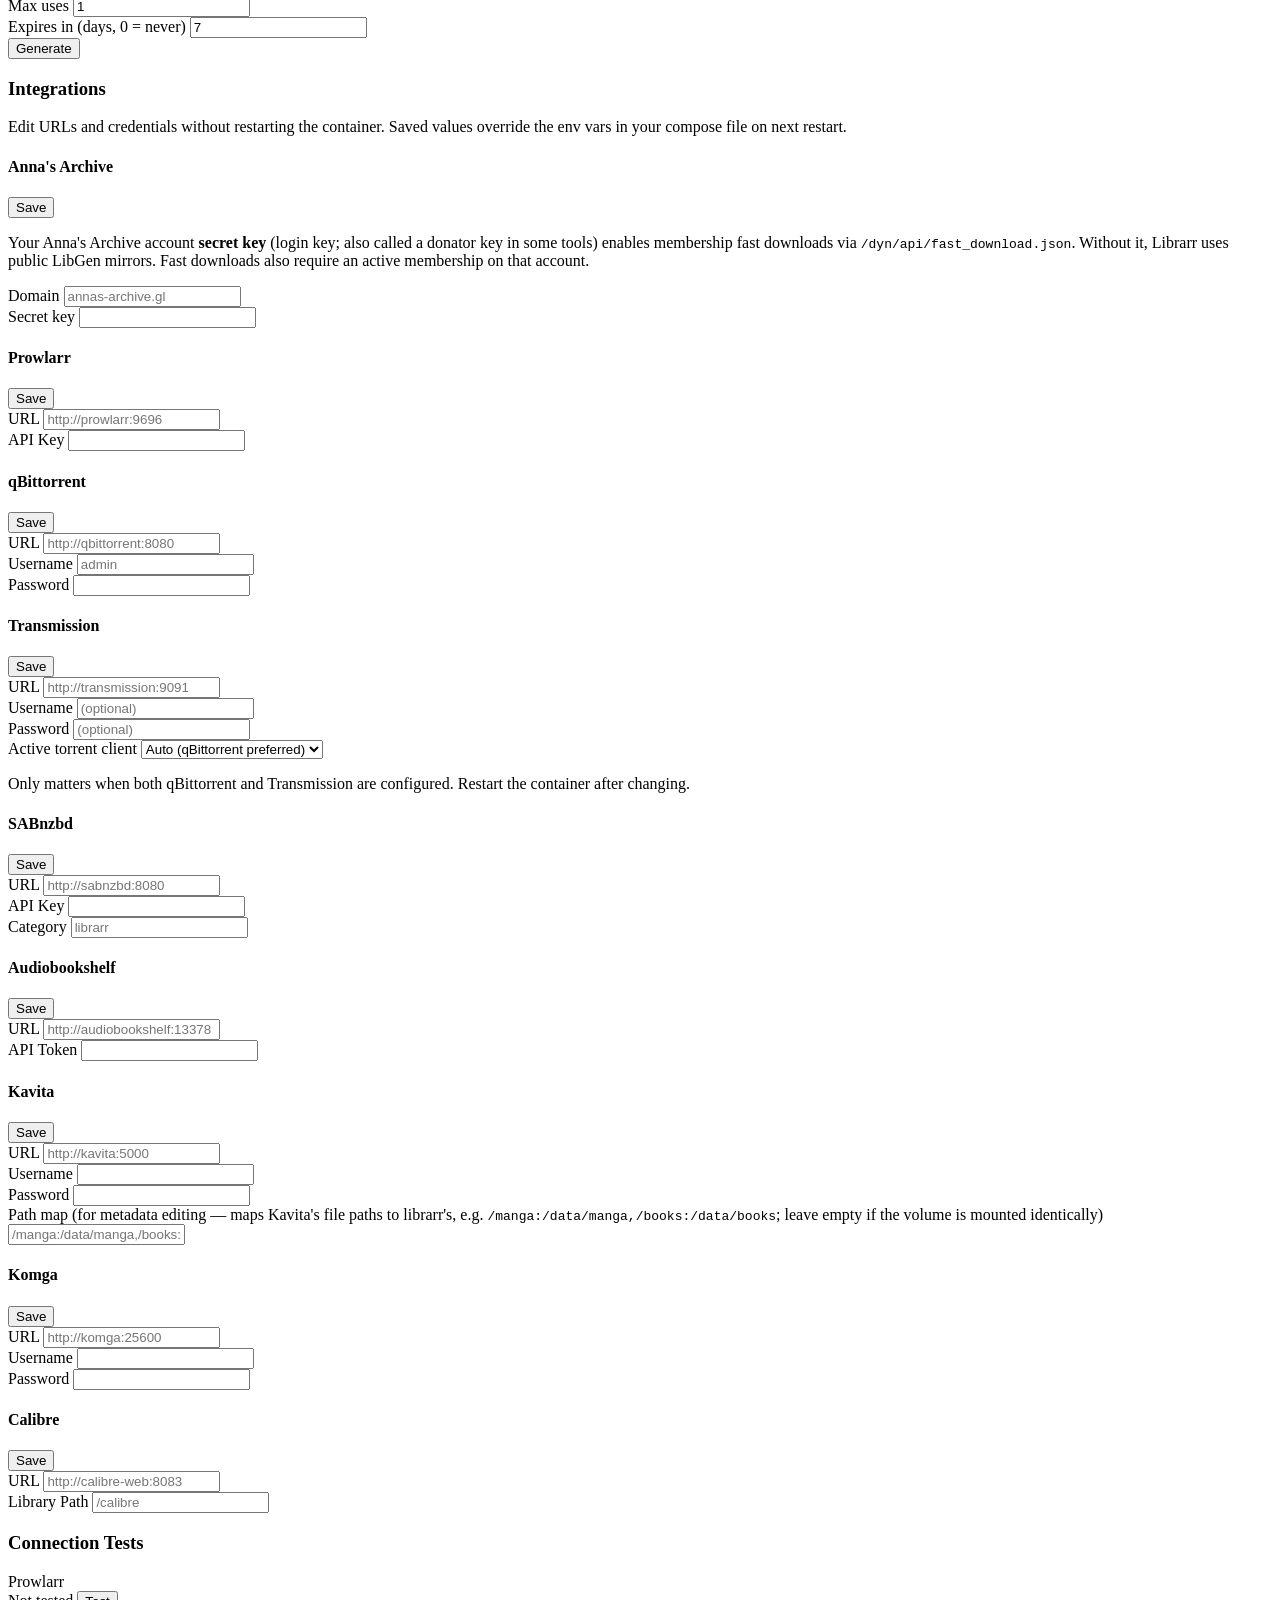
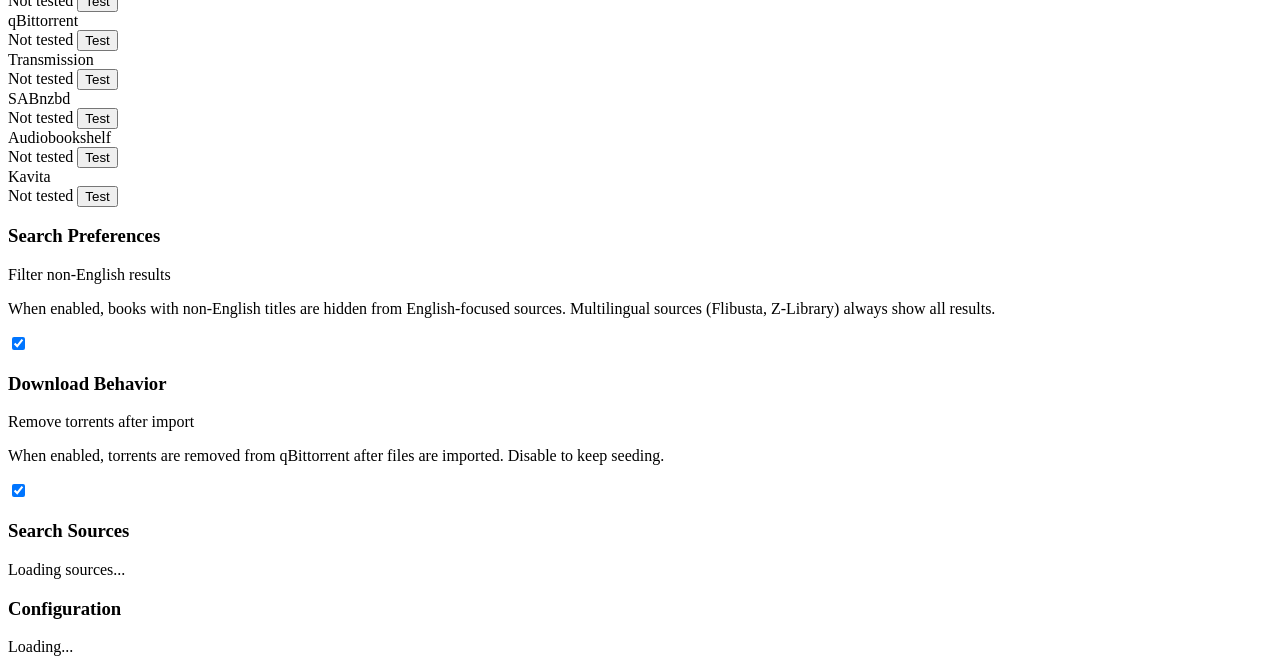
==== commit 2461e138: "fix(search): advanced panel v2 — checkbox categories, apply button, clearable filter, plain default " ====
--- a/web/index.html
+++ b/web/index.html
@@ -217,11 +217,16 @@
           <input type="text" id="prowlarr-adv-query" class="w-full bg-slate-950 border border-slate-700 rounded-lg px-3 py-2 text-sm text-white placeholder-slate-500 focus:outline-none focus:border-indigo-500" data-i18n-placeholder="adv_query_ph">
         </div>
         <div>
-          <label class="block text-xs text-slate-400 mb-1" data-i18n="adv_cats_label">Prowlarr categories (IDs, comma-separated)</label>
-          <input type="text" id="prowlarr-adv-cats" list="prowlarr-adv-cats-list" class="w-full bg-slate-950 border border-slate-700 rounded-lg px-3 py-2 text-sm text-white placeholder-slate-500 focus:outline-none focus:border-indigo-500">
-          <datalist id="prowlarr-adv-cats-list"></datalist>
-        </div>
-        <p class="text-xs text-slate-500" data-i18n="adv_hint">Overrides apply to Prowlarr only; other sources keep using your search text.</p>
+          <div class="flex items-center justify-between mb-1">
+            <label class="block text-xs text-slate-400" data-i18n="adv_cats_label">Prowlarr categories (untick all = no filter)</label>
+            <button data-action="resetProwlarrAdvCats" class="text-xs text-indigo-400 hover:text-indigo-300" data-i18n="adv_reset">Reset</button>
+          </div>
+          <div id="prowlarr-adv-cats-box" class="max-h-44 overflow-y-auto bg-slate-950 border border-slate-700 rounded-lg px-3 py-2 space-y-1 text-sm text-slate-300"></div>
+        </div>
+        <div class="flex items-center gap-2">
+          <button data-action="applyProwlarrAdv" class="text-xs px-4 py-1.5 rounded-md bg-indigo-600 text-white hover:bg-indigo-500" data-i18n="adv_apply">Search</button>
+          <p class="text-xs text-slate-500" data-i18n="adv_hint">Overrides apply to Prowlarr only; other sources keep using your search text.</p>
+        </div>
       </div>
 
       <!-- Search skeleton (per-lane placeholder rows) -->
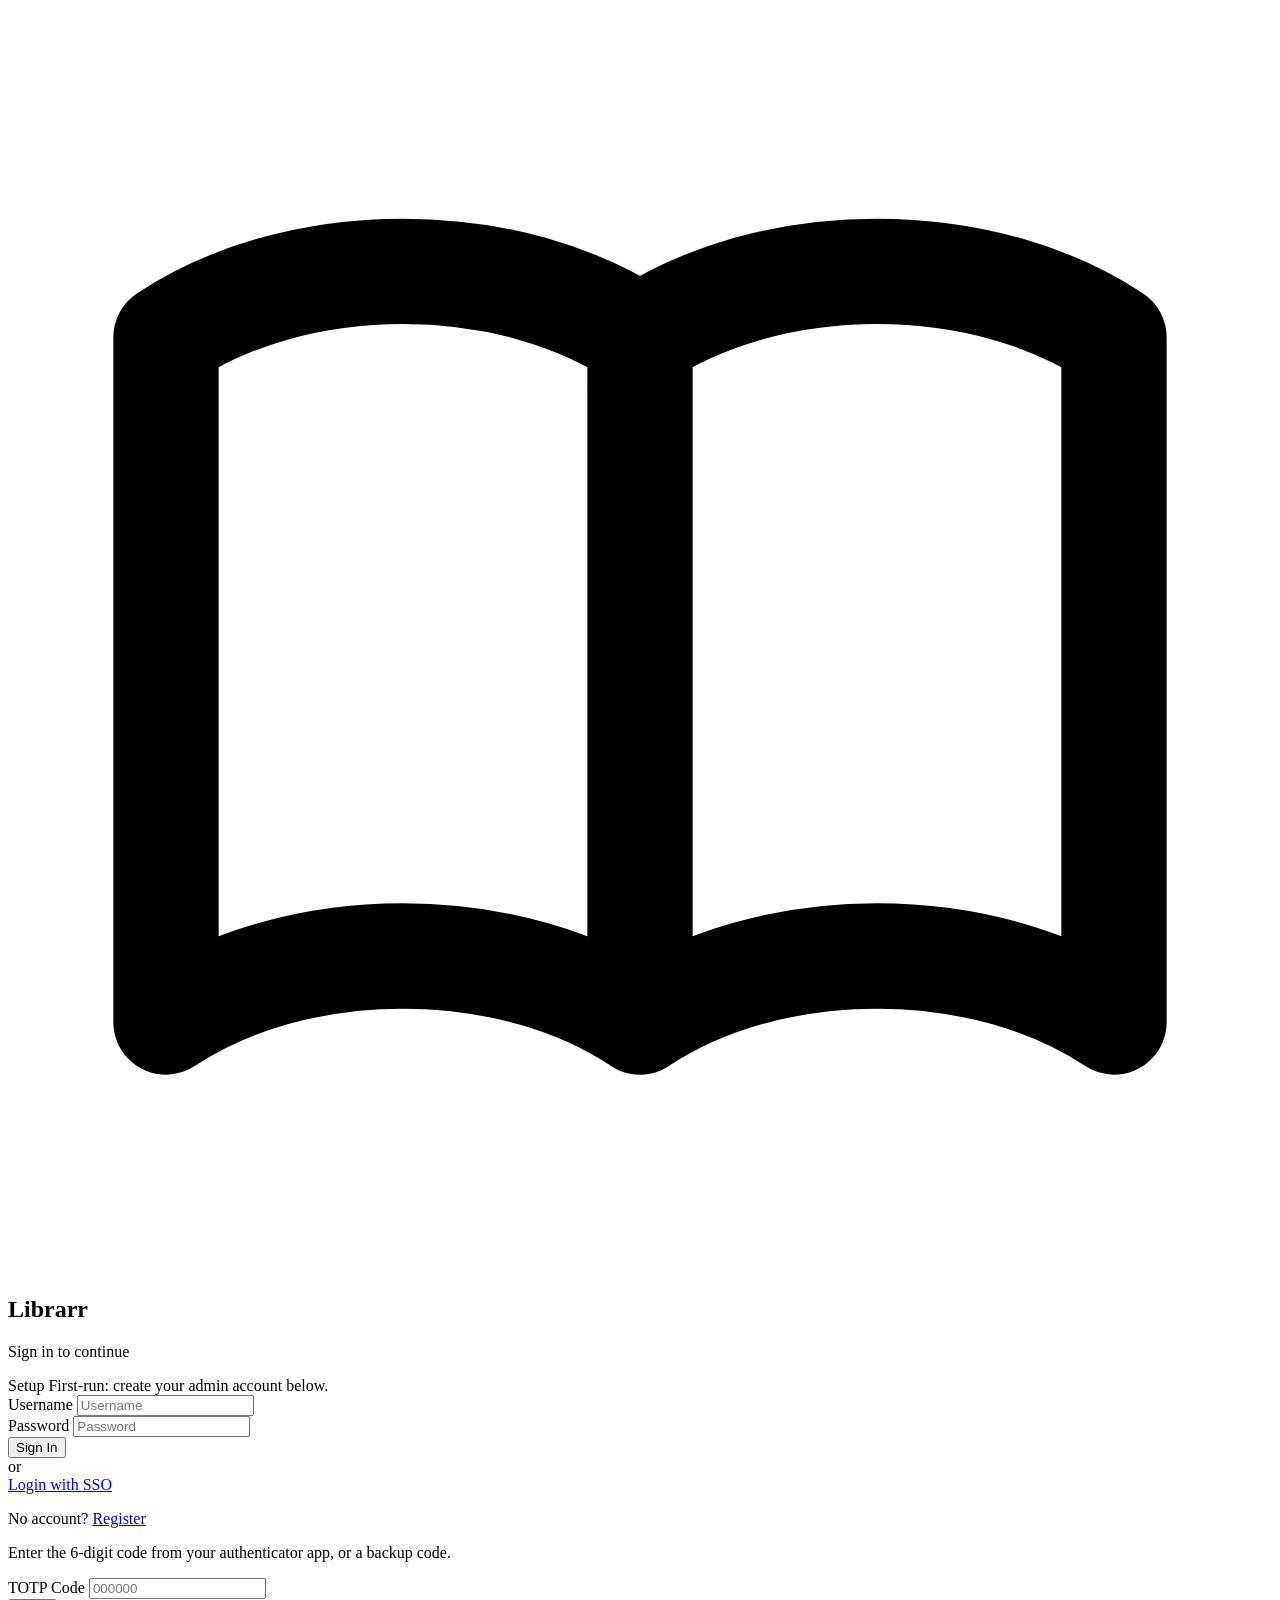
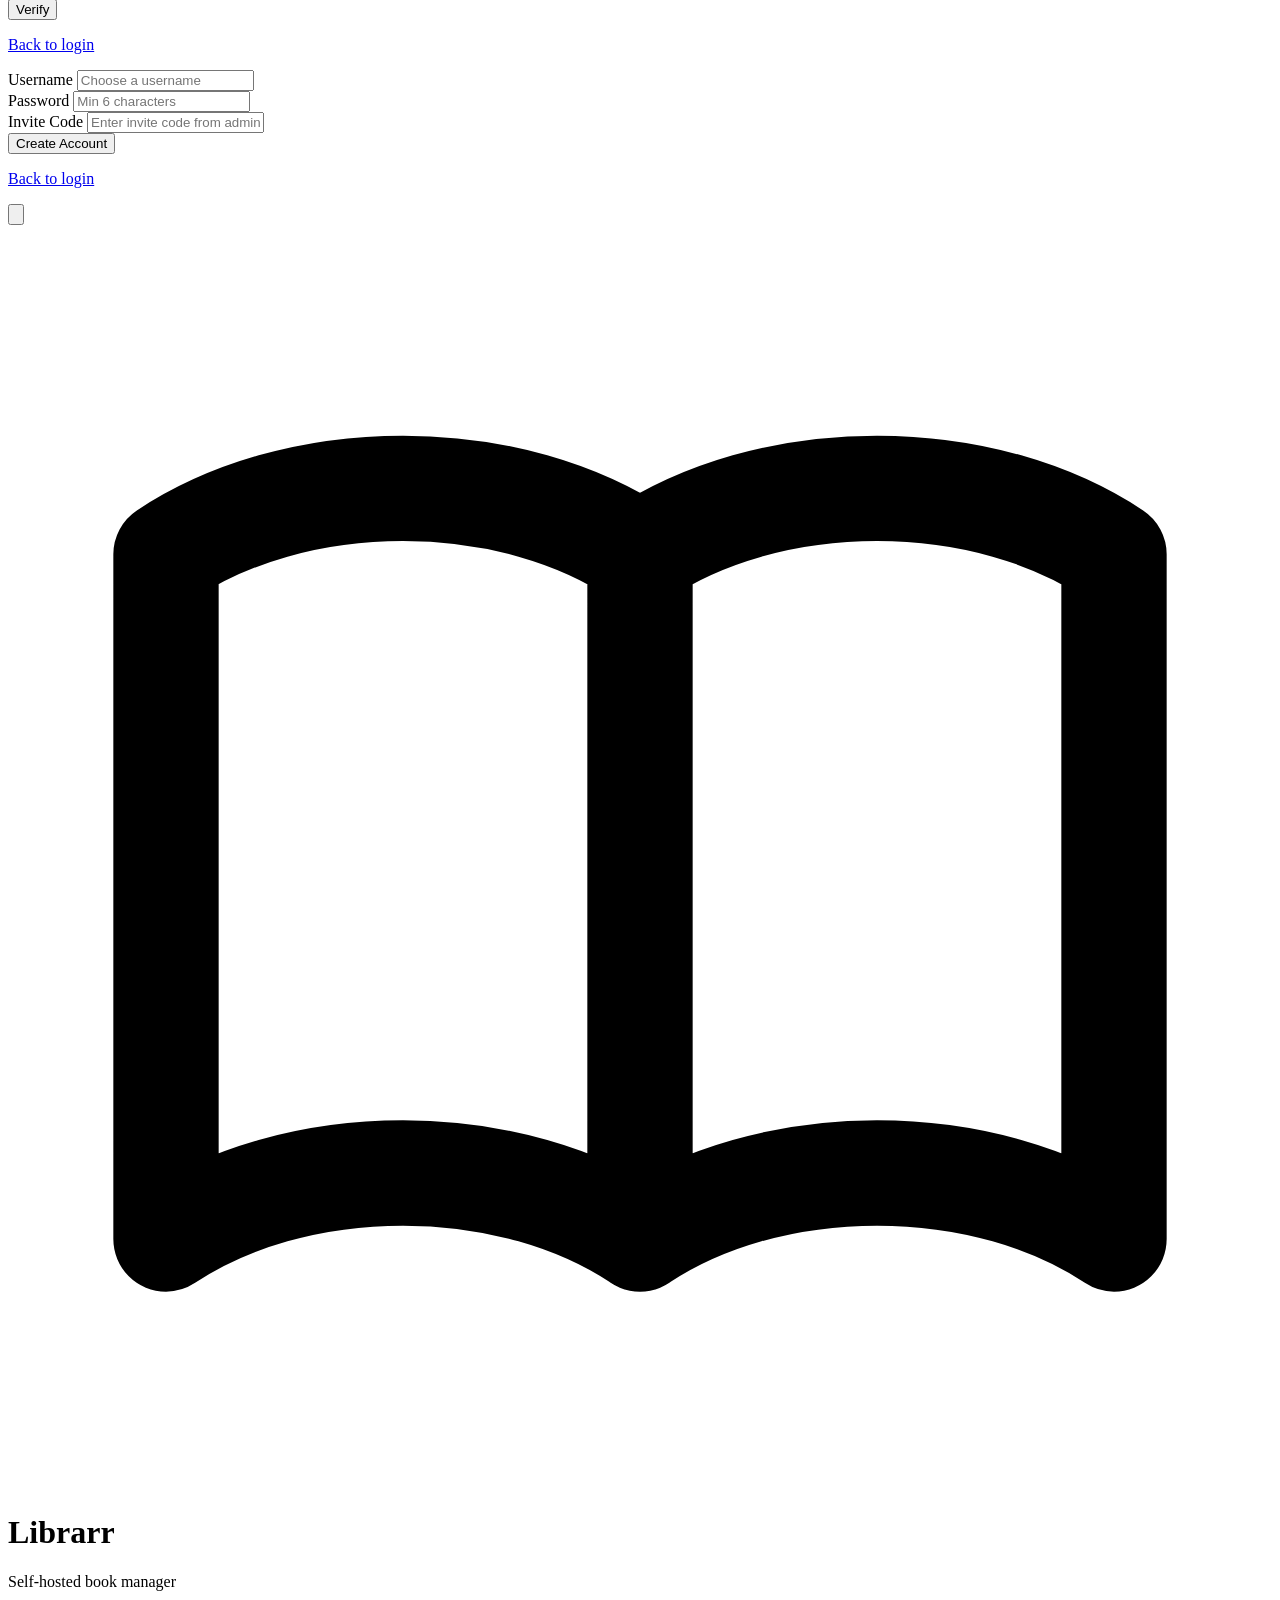
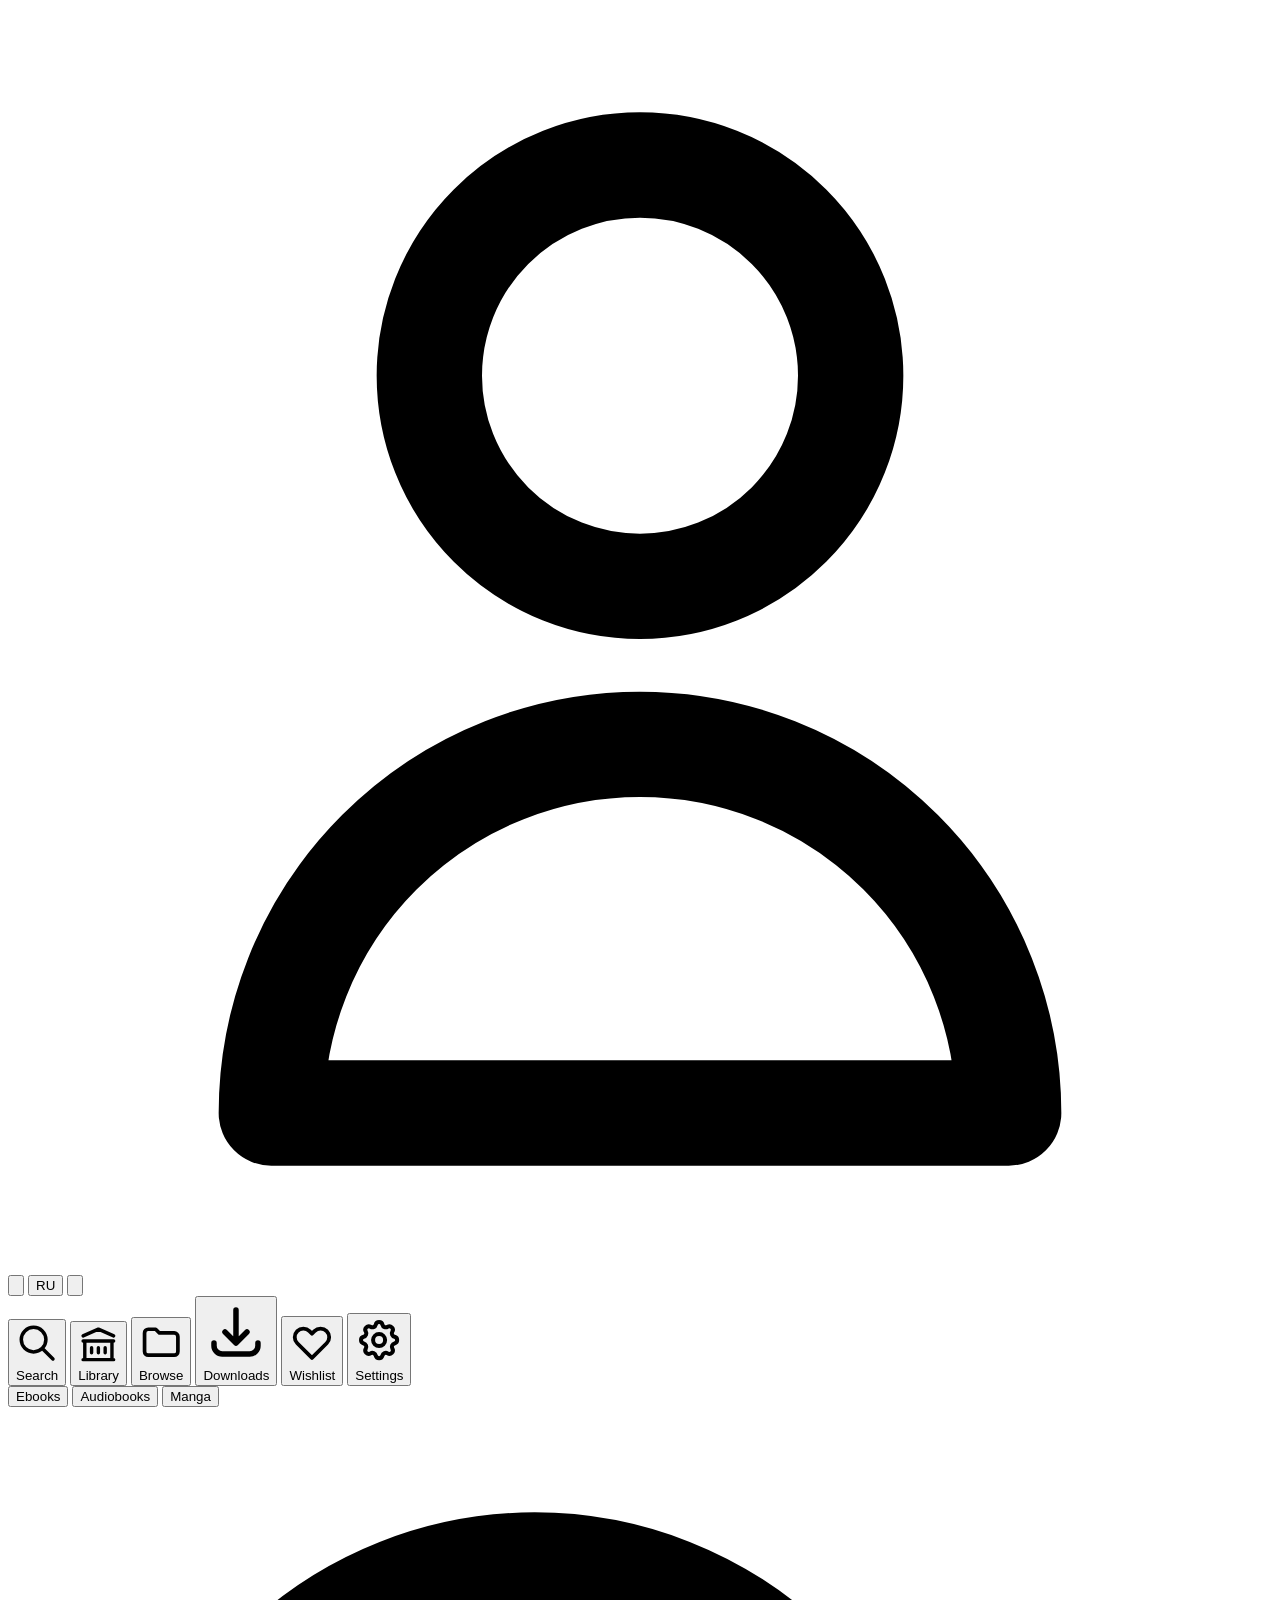
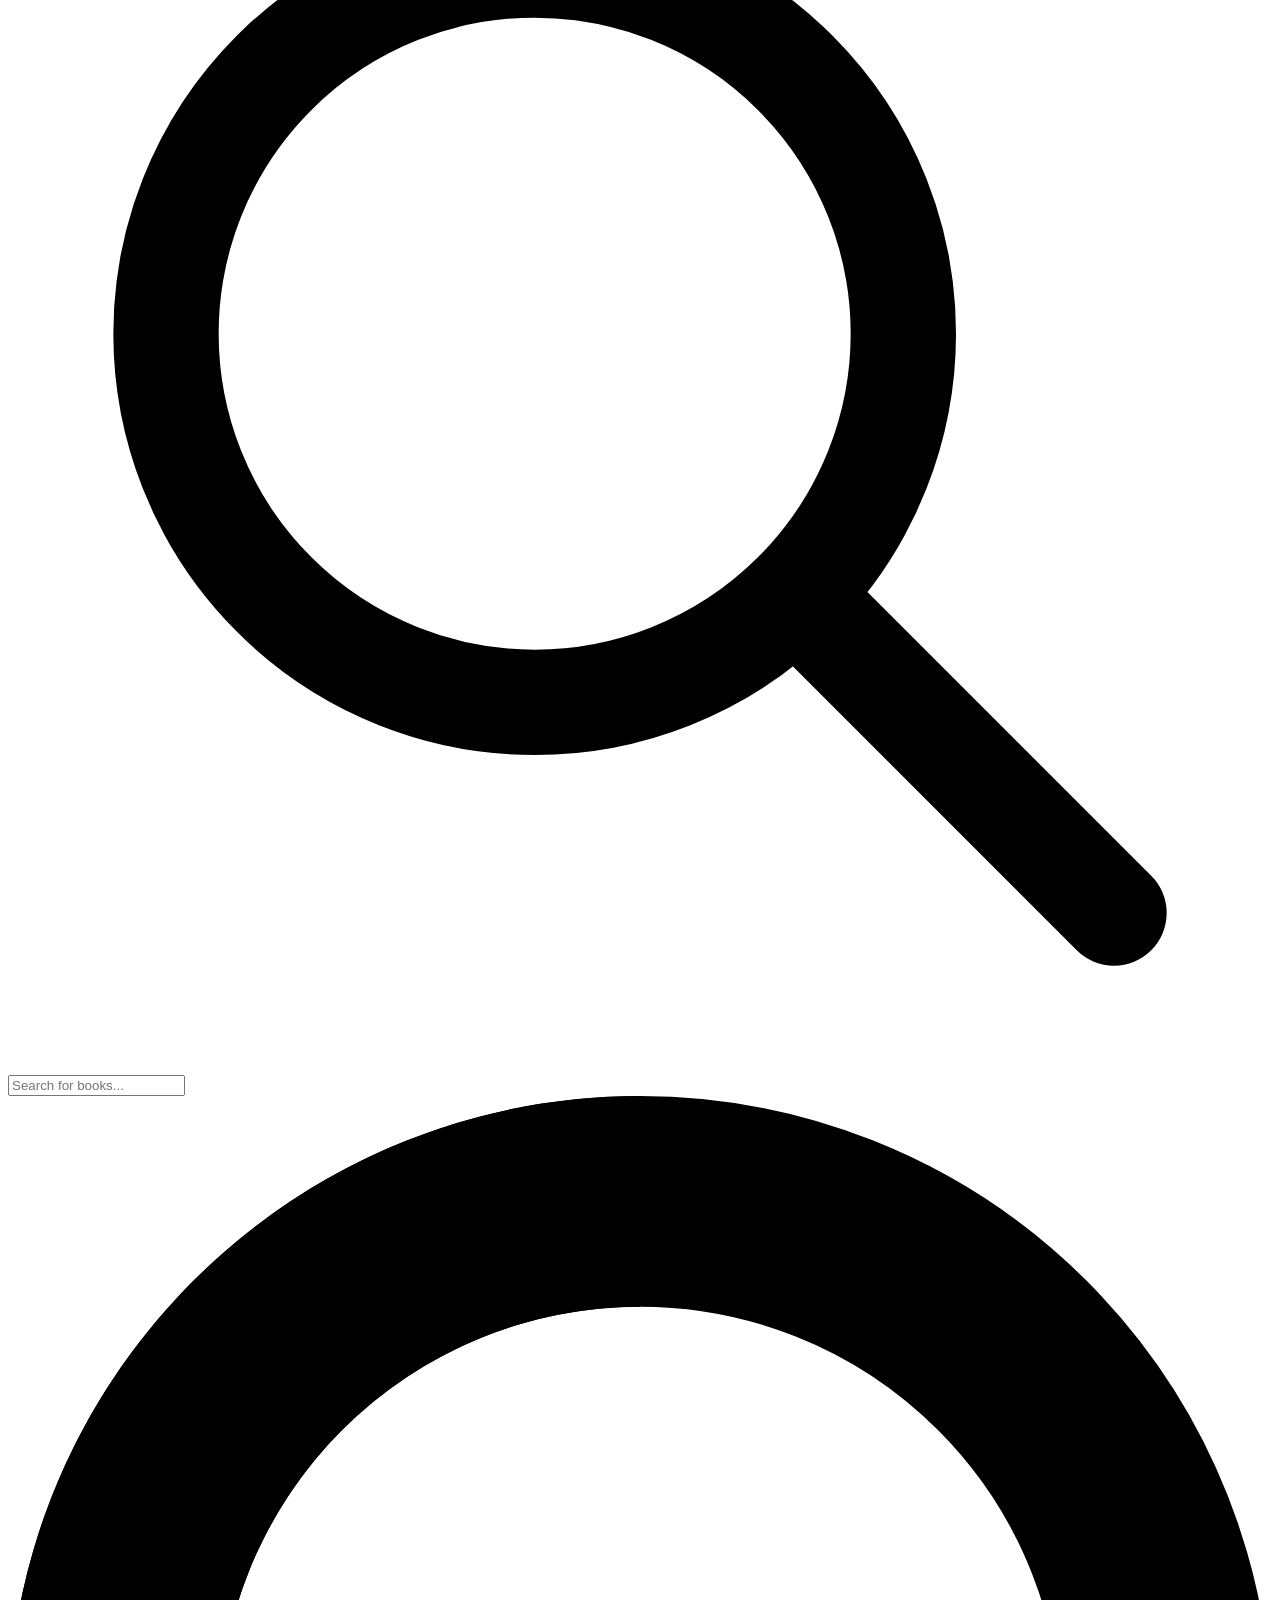
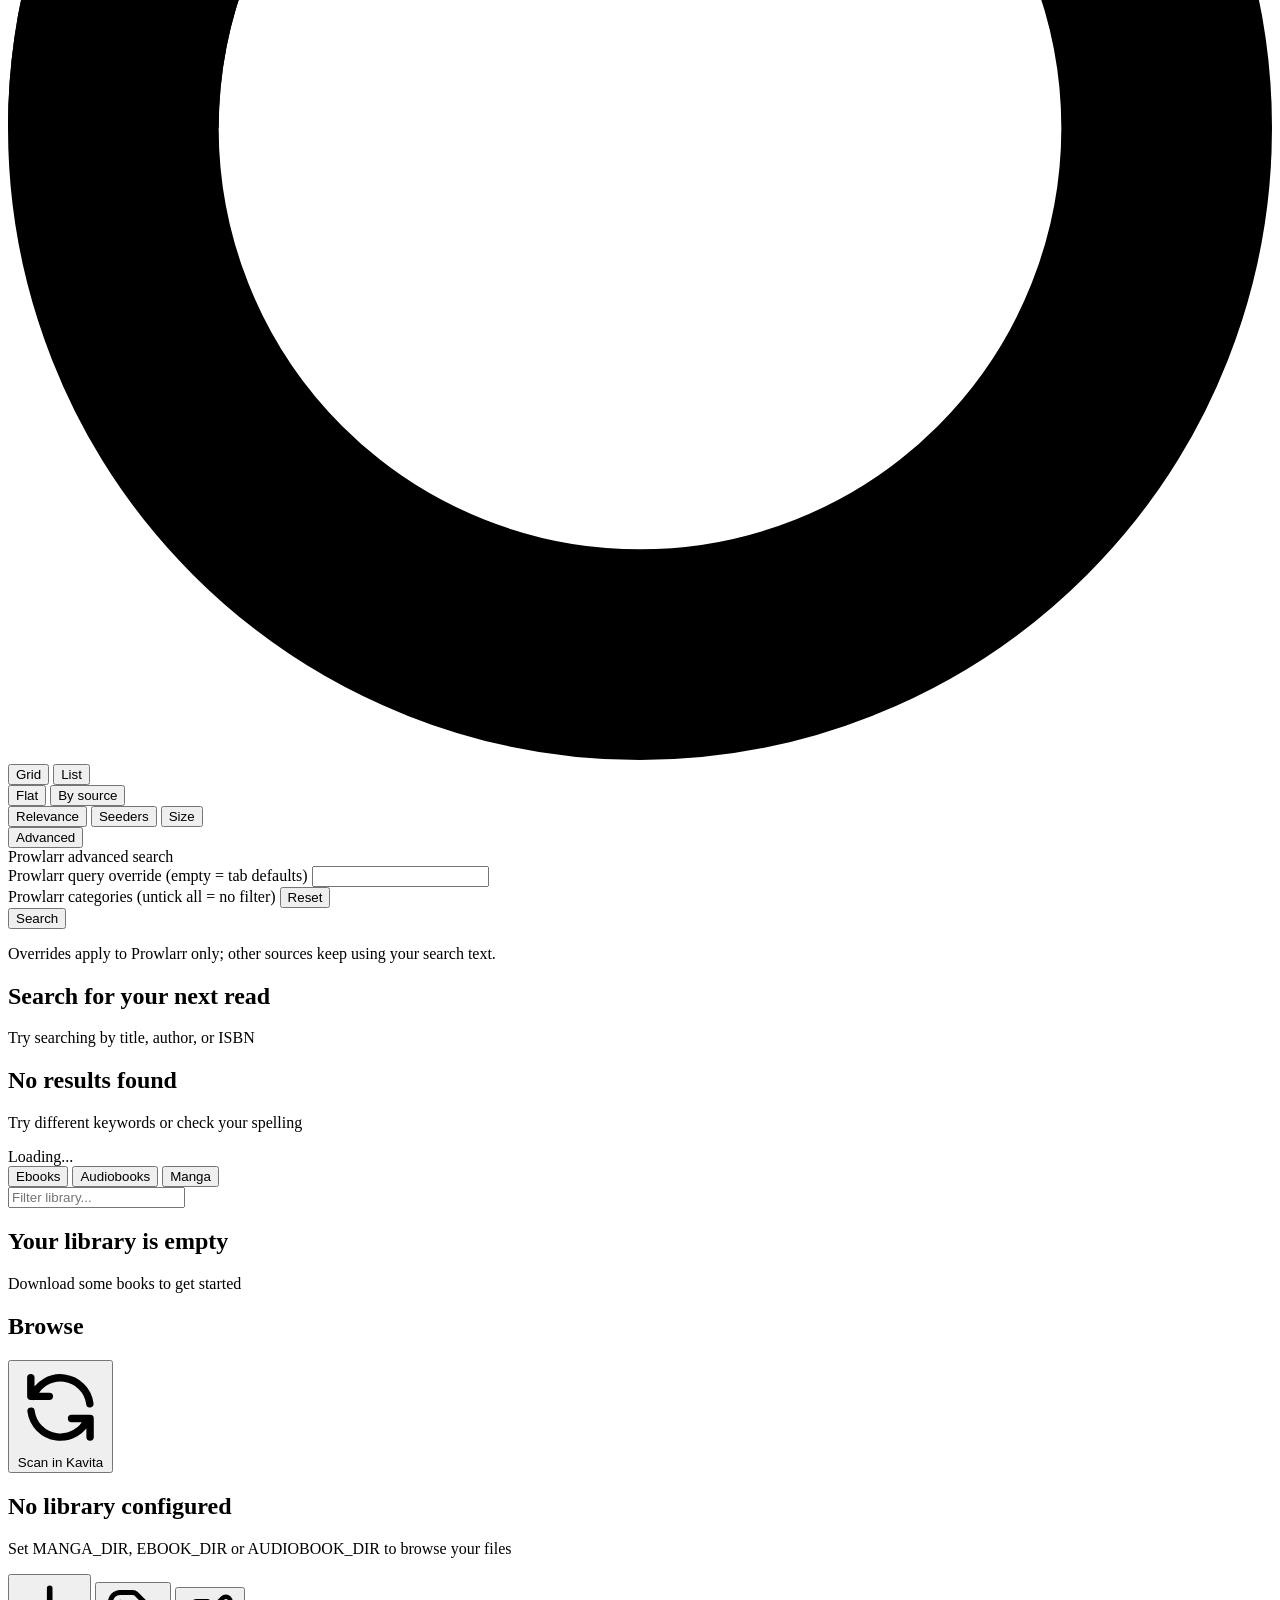
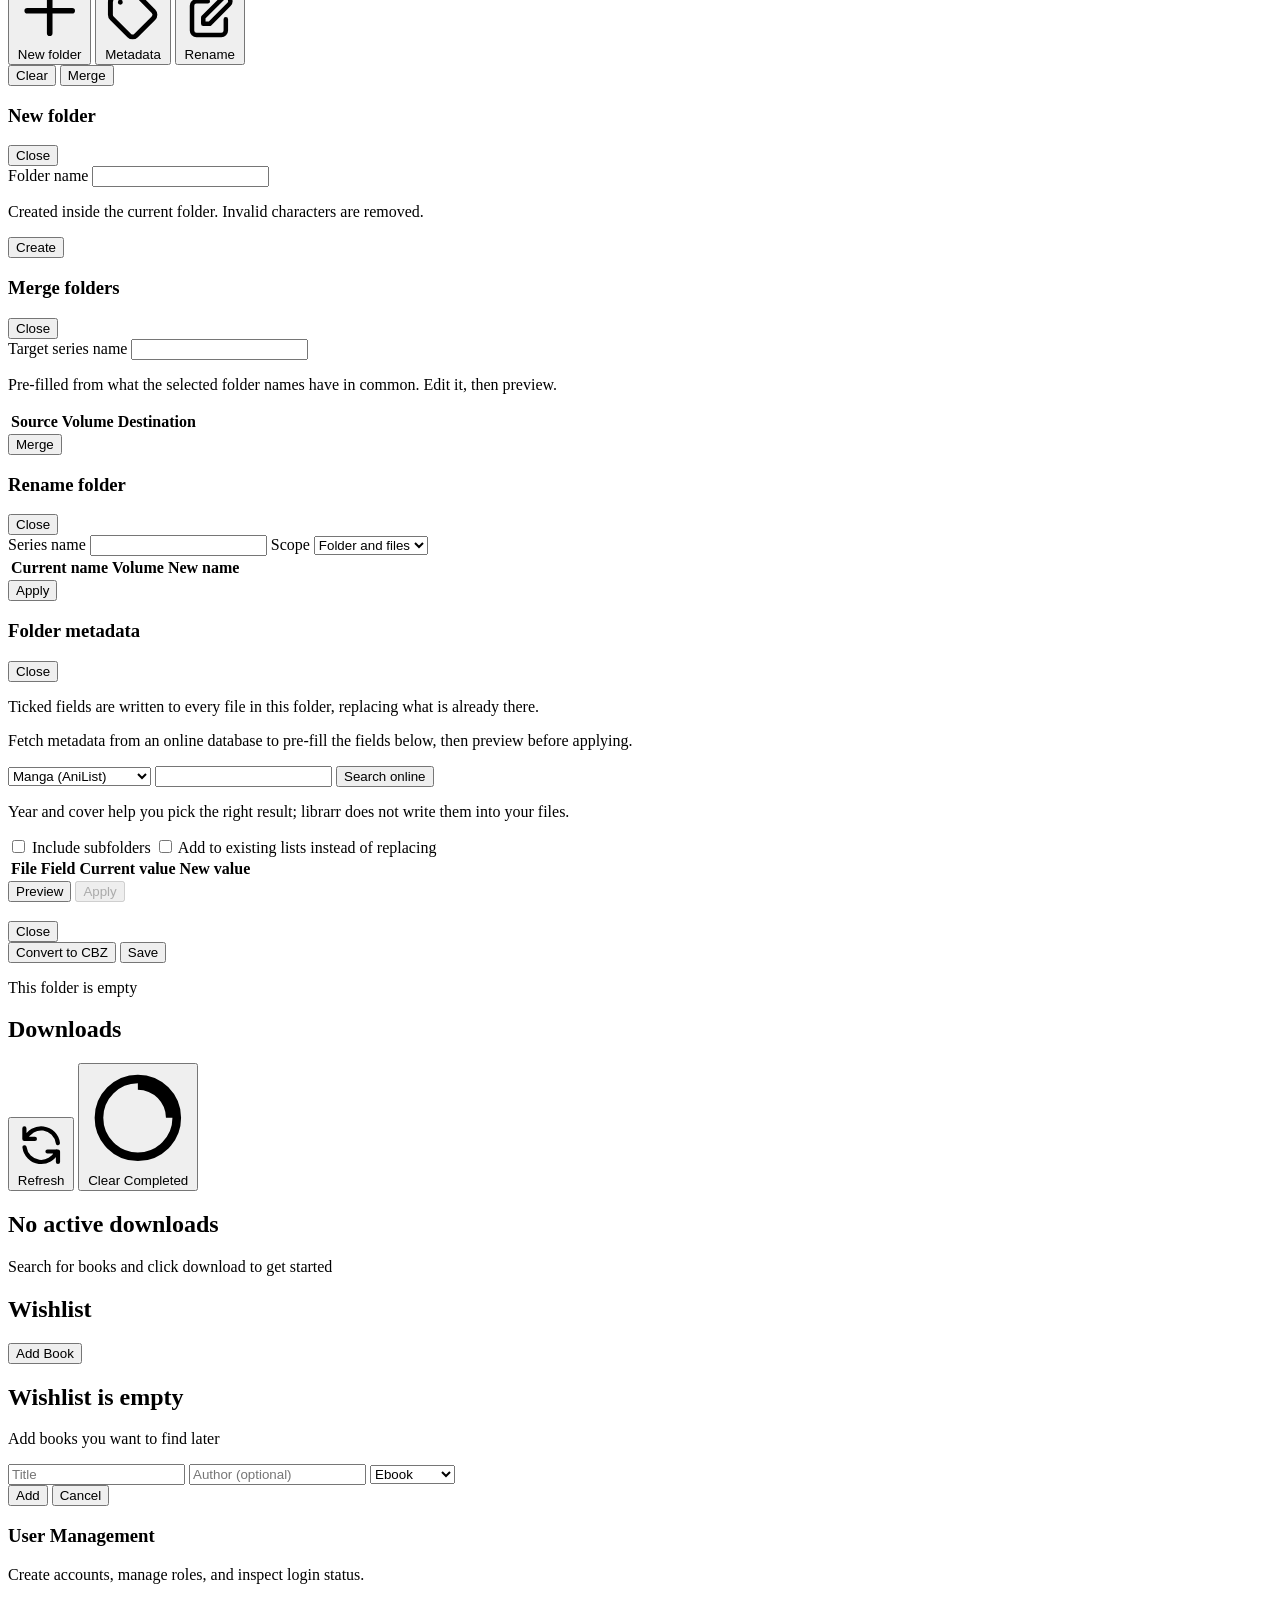
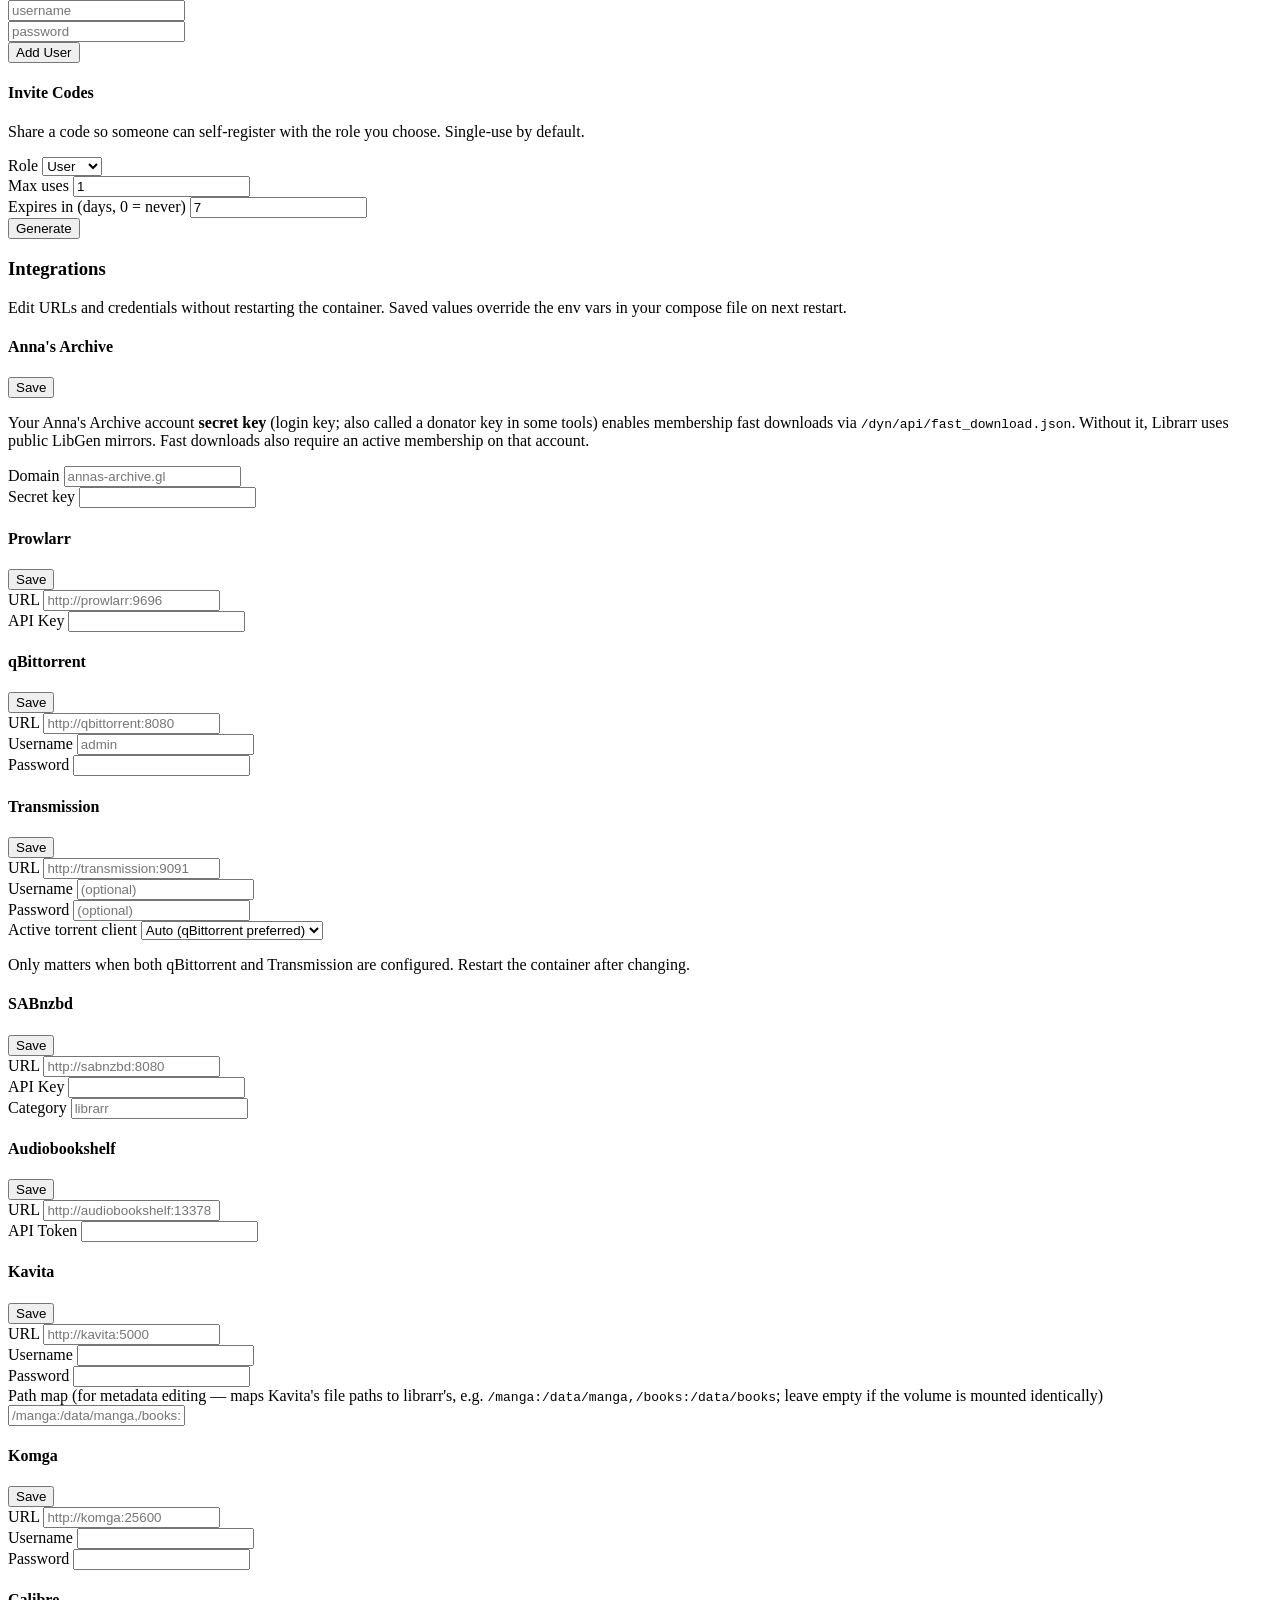
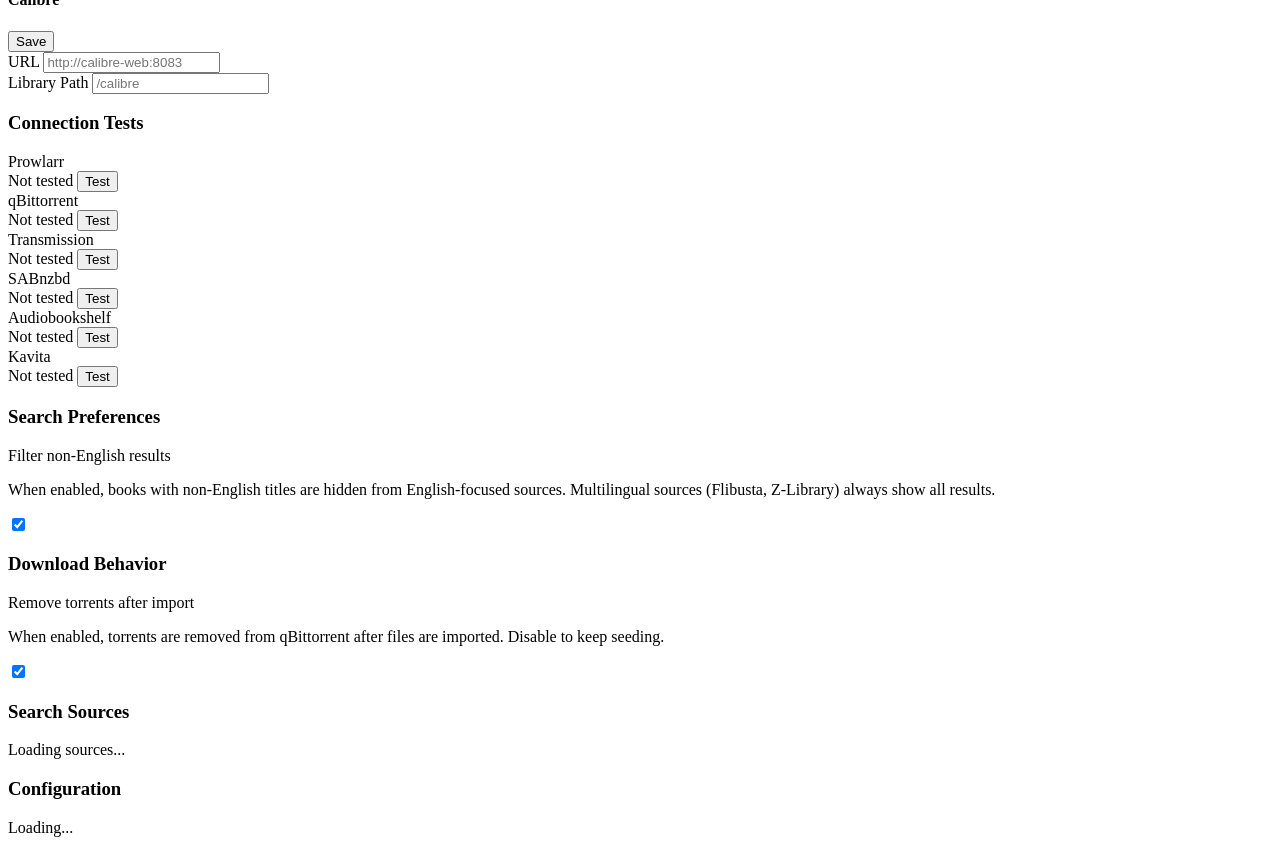
==== commit ab425aeb: "feat(browse): create folders and convert CBR to CBZ from the Browse tab - POST /api/files/mkdir: cre" ====
--- a/web/index.html
+++ b/web/index.html
@@ -297,10 +297,15 @@
 
       <div class="flex items-center justify-between gap-2 flex-wrap mb-3">
         <nav id="browse-breadcrumb" class="flex items-center flex-wrap gap-1 text-sm text-slate-400"></nav>
-        <!-- Both hidden on a library root: renaming it would move the whole
-             library, and a folder-wide metadata edit there would cover every
-             series at once. -->
+        <!-- Rename and Metadata are hidden on a library root: renaming it would
+             move the whole library, and a folder-wide metadata edit there would
+             cover every series at once. New folder stays visible everywhere —
+             creating a child of a root is the main use case. -->
         <div class="flex items-center gap-2">
+          <button id="browse-mkdir-btn" data-action="openBrowseMkdir" class="hidden px-3 py-1.5 text-sm bg-slate-800 hover:bg-slate-700 text-slate-300 rounded-lg transition-colors flex items-center gap-1.5">
+            <svg class="w-4 h-4" fill="none" stroke="currentColor" viewBox="0 0 24 24" aria-hidden="true"><path stroke-linecap="round" stroke-linejoin="round" stroke-width="2" d="M12 4v16m8-8H4"/></svg>
+            <span data-i18n="browse_mkdir">New folder</span>
+          </button>
           <button id="browse-meta-btn" data-action="openBrowseMeta" class="hidden px-3 py-1.5 text-sm bg-slate-800 hover:bg-slate-700 text-slate-300 rounded-lg transition-colors flex items-center gap-1.5">
             <svg class="w-4 h-4" fill="none" stroke="currentColor" viewBox="0 0 24 24" aria-hidden="true"><path stroke-linecap="round" stroke-linejoin="round" stroke-width="2" d="M7 7h.01M7 3h5a1.99 1.99 0 011.414.586l7 7a2 2 0 010 2.828l-7 7a2 2 0 01-2.828 0l-7-7A1.99 1.99 0 013 12V7a4 4 0 014-4z"/></svg>
             <span data-i18n="browse_meta">Metadata</span>
@@ -325,6 +330,27 @@
         <div class="flex items-center gap-2">
           <button data-action="clearBrowseSelection" class="px-3 py-1.5 text-sm text-slate-400 hover:text-white transition-colors" data-i18n="browse_select_clear">Clear</button>
           <button id="browse-merge-btn" data-action="openBrowseMerge" class="px-3 py-1.5 text-sm font-medium bg-indigo-600 hover:bg-indigo-500 text-white rounded-lg transition-colors disabled:opacity-40 disabled:cursor-not-allowed" data-i18n="browse_merge">Merge</button>
+        </div>
+      </div>
+
+      <!-- New-folder panel: one empty directory inside the current folder.
+           No preview — there is nothing to plan — just a name and an explicit
+           create, like every other write in this tab. -->
+      <div id="browse-mkdir-panel" class="hidden mb-4 rounded-xl border border-slate-800 bg-slate-900/70 overflow-hidden">
+        <div class="flex items-center justify-between px-4 py-3 border-b border-slate-800">
+          <h3 class="text-sm font-semibold text-white" data-i18n="browse_mkdir_title">New folder</h3>
+          <button data-action="closeBrowseMkdir" class="text-slate-400 hover:text-white text-sm" data-i18n="browse_rename_close">Close</button>
+        </div>
+        <div class="px-4 py-3">
+          <label class="block">
+            <span class="block text-xs text-slate-400 mb-1" data-i18n="browse_mkdir_name">Folder name</span>
+            <input id="browse-mkdir-name" type="text" maxlength="120" class="w-full px-3 py-2 bg-slate-800 border border-slate-700 rounded-lg text-sm text-white focus:outline-none focus:border-indigo-500" data-i18n-placeholder="browse_mkdir_placeholder">
+          </label>
+          <p class="mt-1 text-xs text-slate-500" data-i18n="browse_mkdir_hint">Created inside the current folder. Invalid characters are removed.</p>
+        </div>
+        <div id="browse-mkdir-error" class="hidden px-4 py-2.5 text-sm text-red-200 bg-red-900/30 border-t border-red-600/30"></div>
+        <div class="flex items-center justify-end gap-2 px-4 py-3 border-t border-slate-800">
+          <button id="browse-mkdir-apply" data-action="applyBrowseMkdir" class="px-4 py-2 text-sm font-medium bg-indigo-600 hover:bg-indigo-500 text-white rounded-lg transition-colors disabled:opacity-40 disabled:cursor-not-allowed" data-i18n="browse_mkdir_create">Create</button>
         </div>
       </div>
 
@@ -503,7 +529,10 @@
 
         <div id="browse-file-error" class="hidden px-4 py-2.5 text-sm text-red-200 bg-red-900/30 border-t border-red-600/30"></div>
 
+        <!-- Offered only for CBR files: repacks the RAR as CBZ in place, so the
+             panel above becomes editable. Hidden for every other format. -->
         <div class="flex items-center justify-end gap-2 px-4 py-3 border-t border-slate-800">
+          <button id="browse-file-convert" data-action="convertBrowseFile" class="hidden px-4 py-2 text-sm font-medium bg-indigo-600 hover:bg-indigo-500 text-white rounded-lg transition-colors disabled:opacity-40 disabled:cursor-not-allowed" data-i18n="browse_file_convert">Convert to CBZ</button>
           <button id="browse-file-save" data-action="applyBrowseFileMeta" class="px-4 py-2 text-sm font-medium bg-indigo-600 hover:bg-indigo-500 text-white rounded-lg transition-colors disabled:opacity-40 disabled:cursor-not-allowed" data-i18n="browse_meta_save">Save</button>
         </div>
       </div>
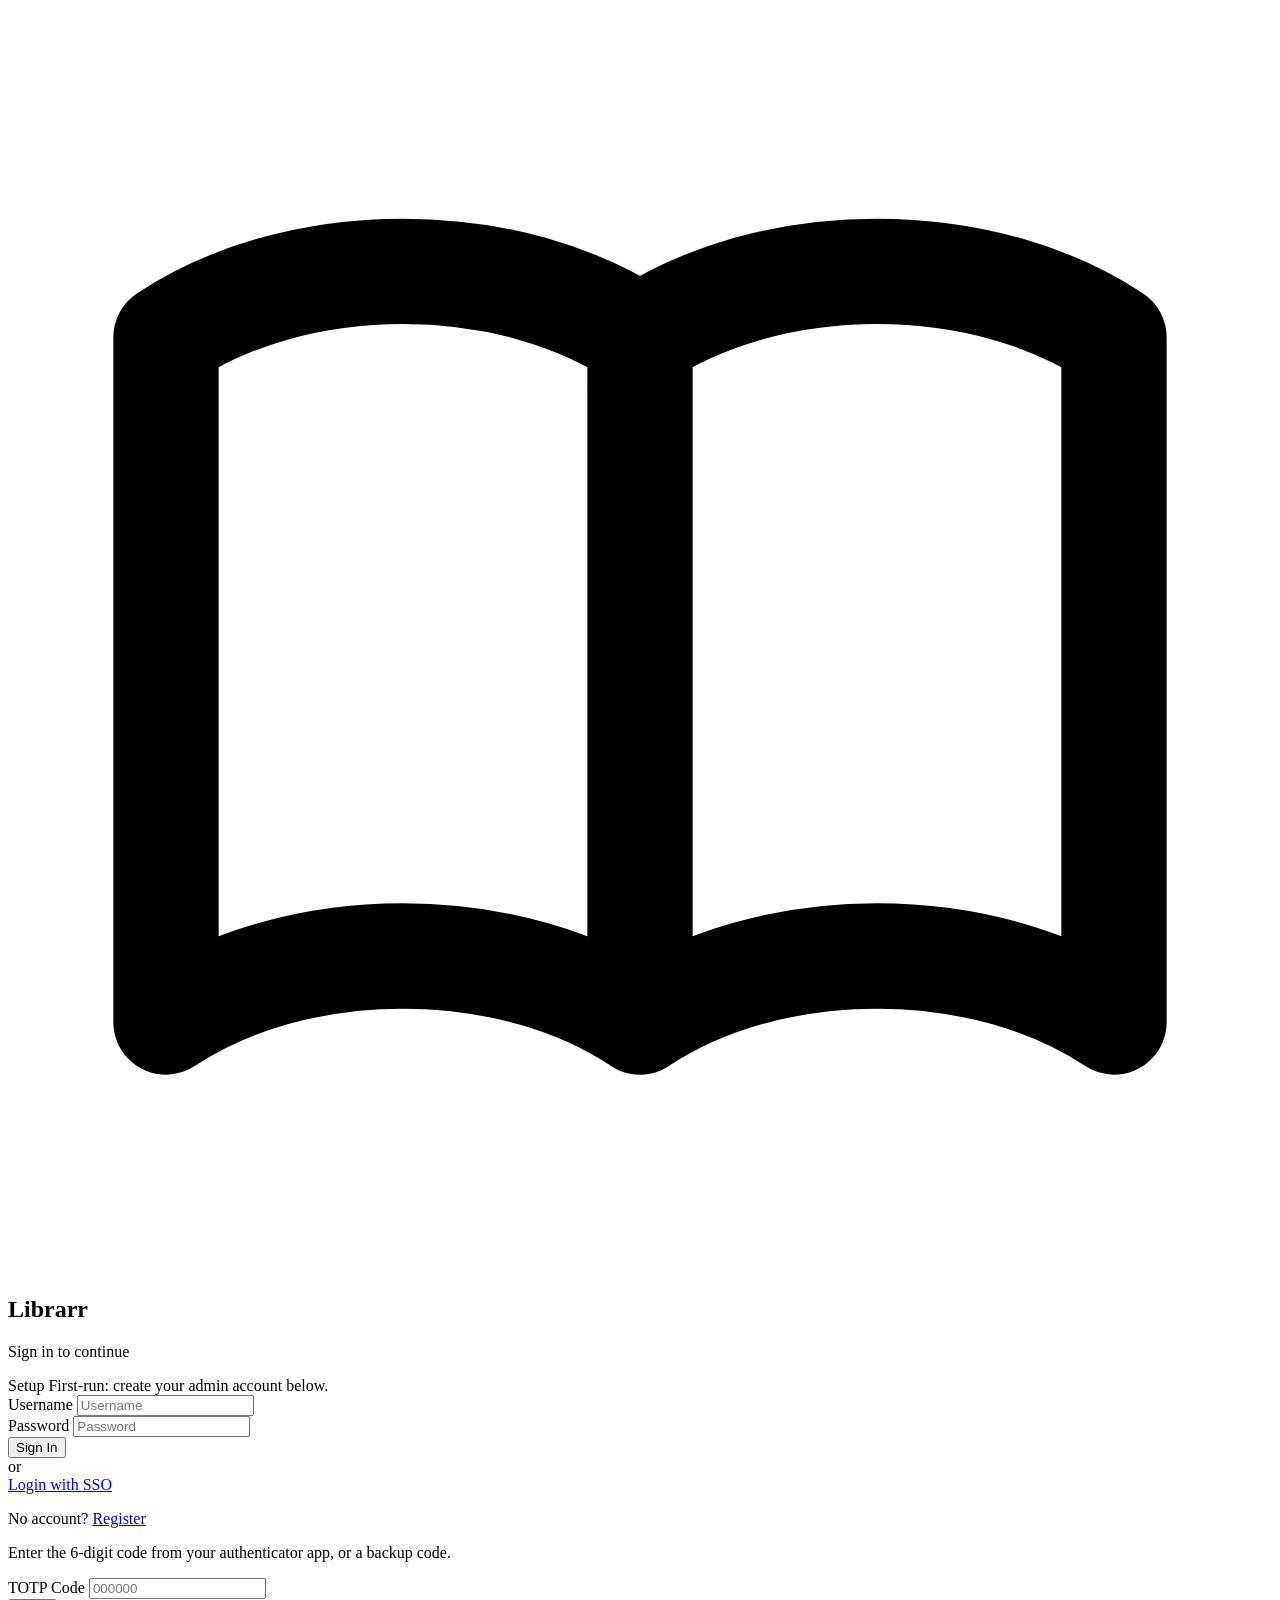
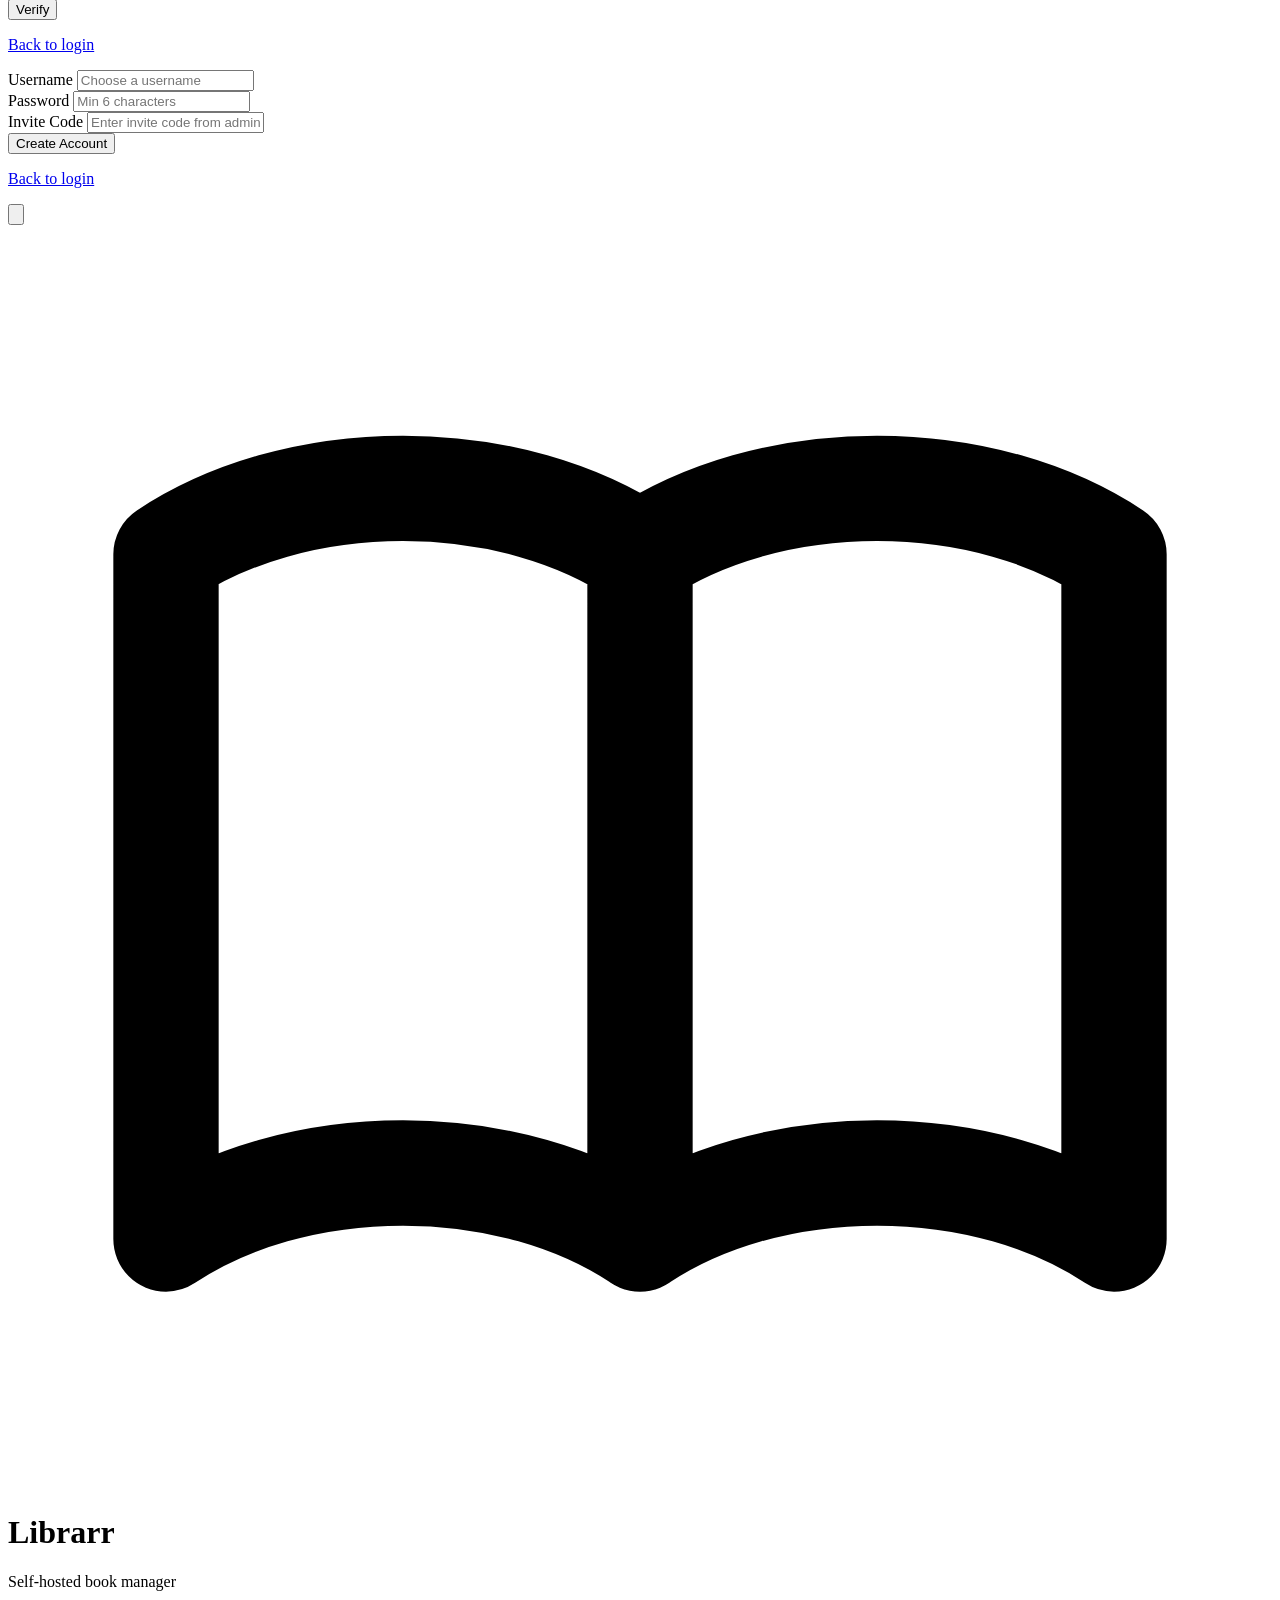
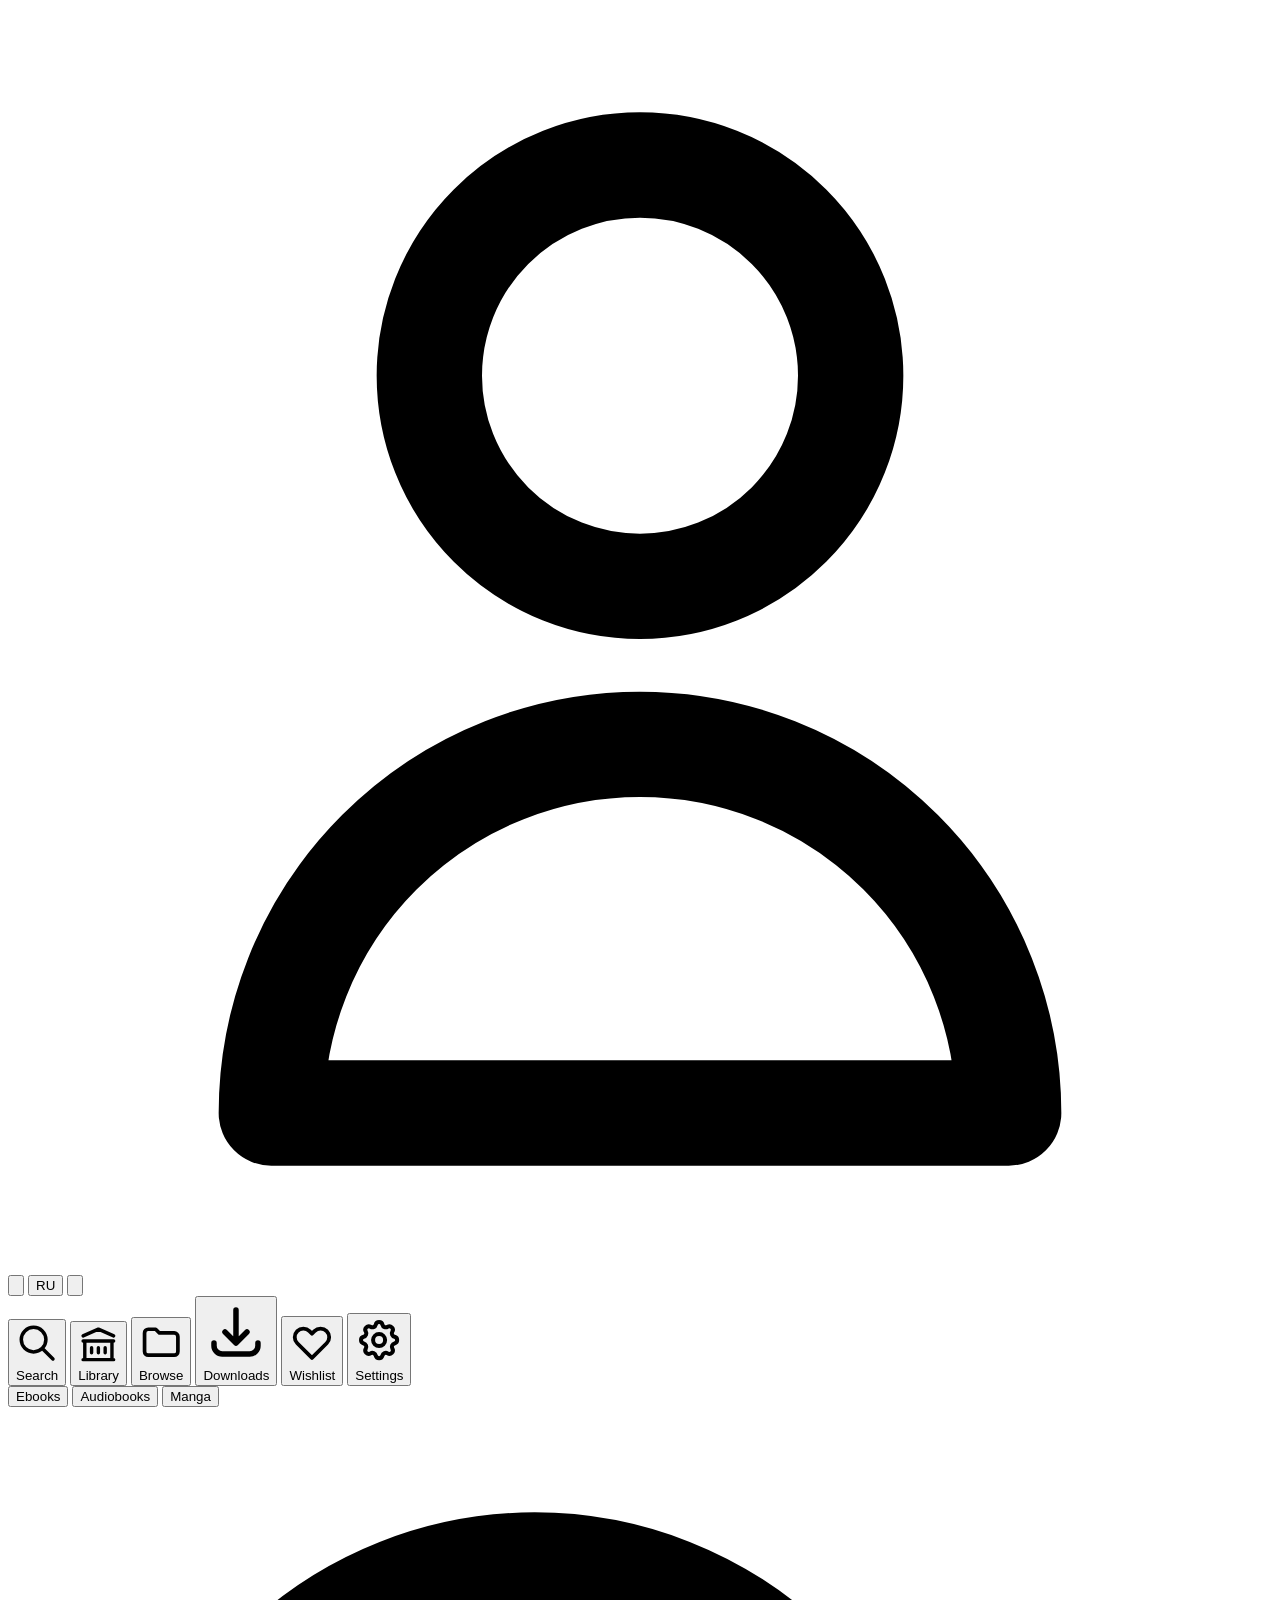
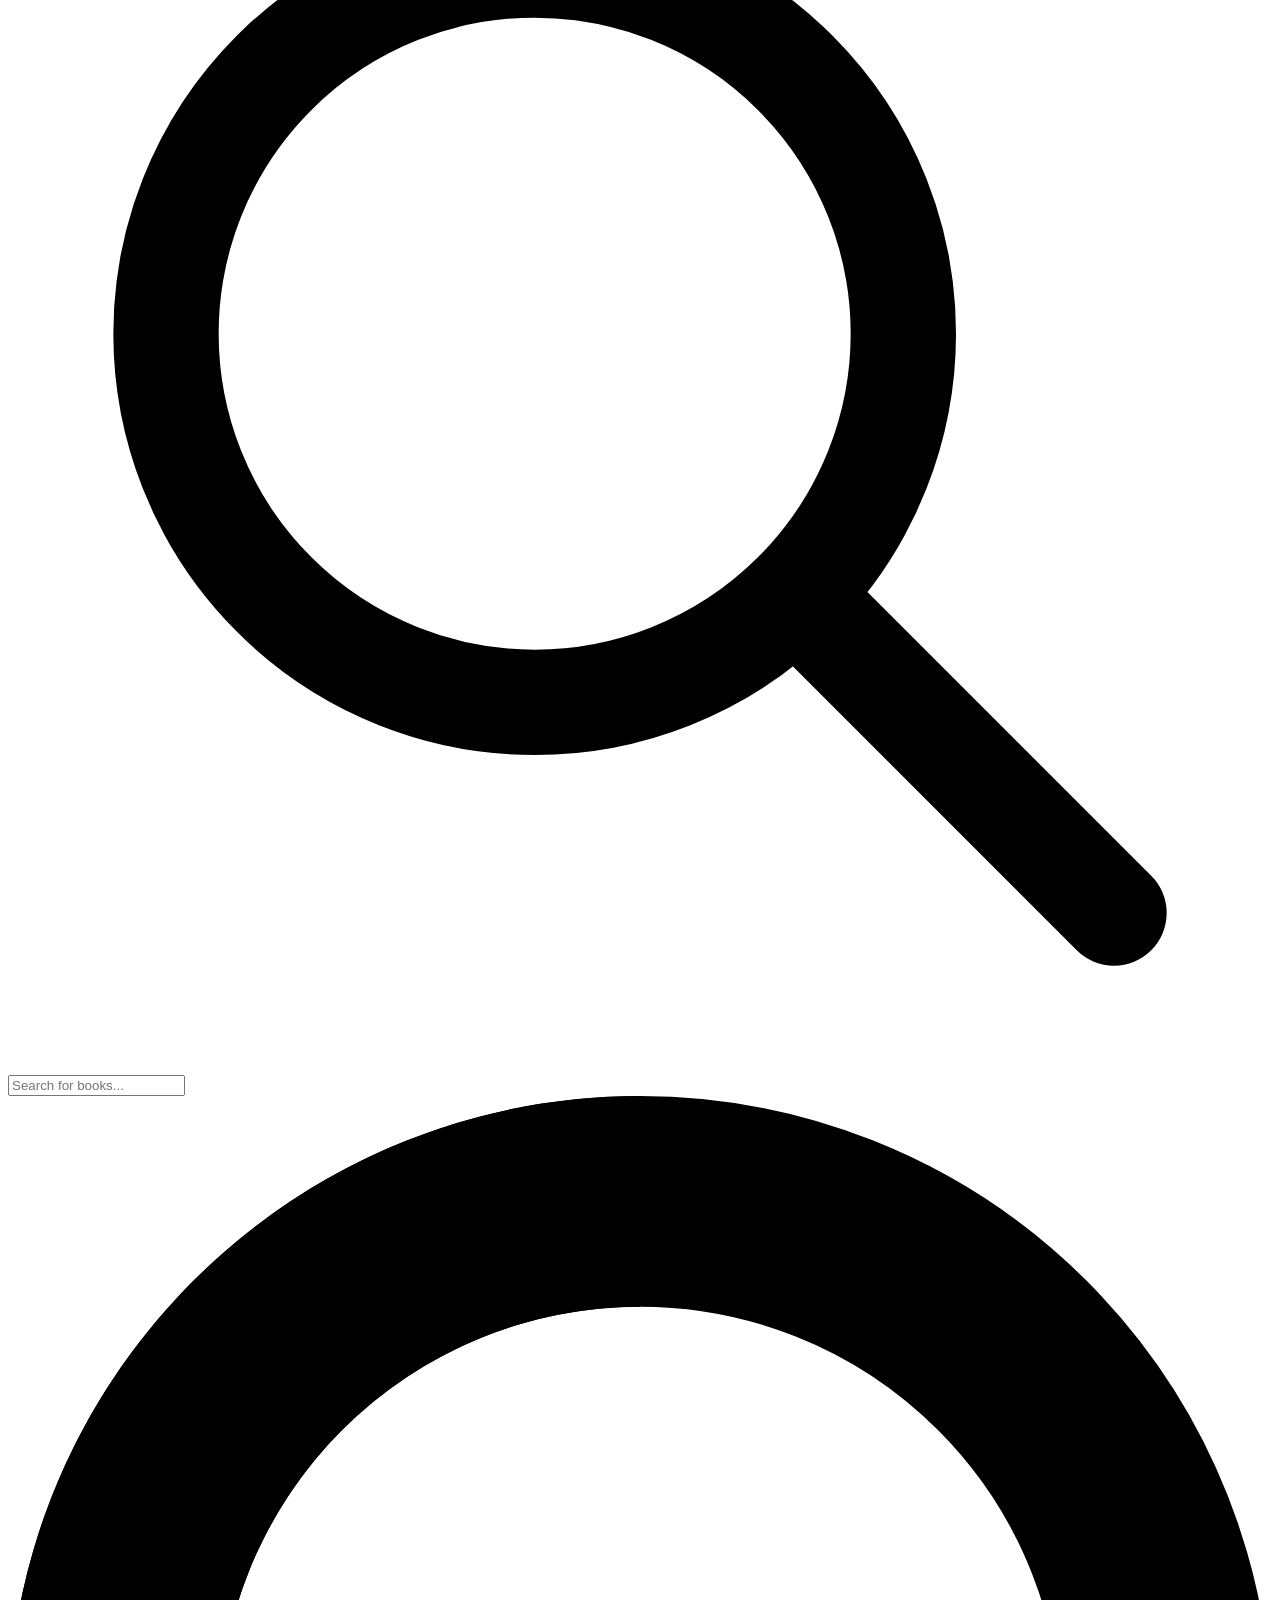
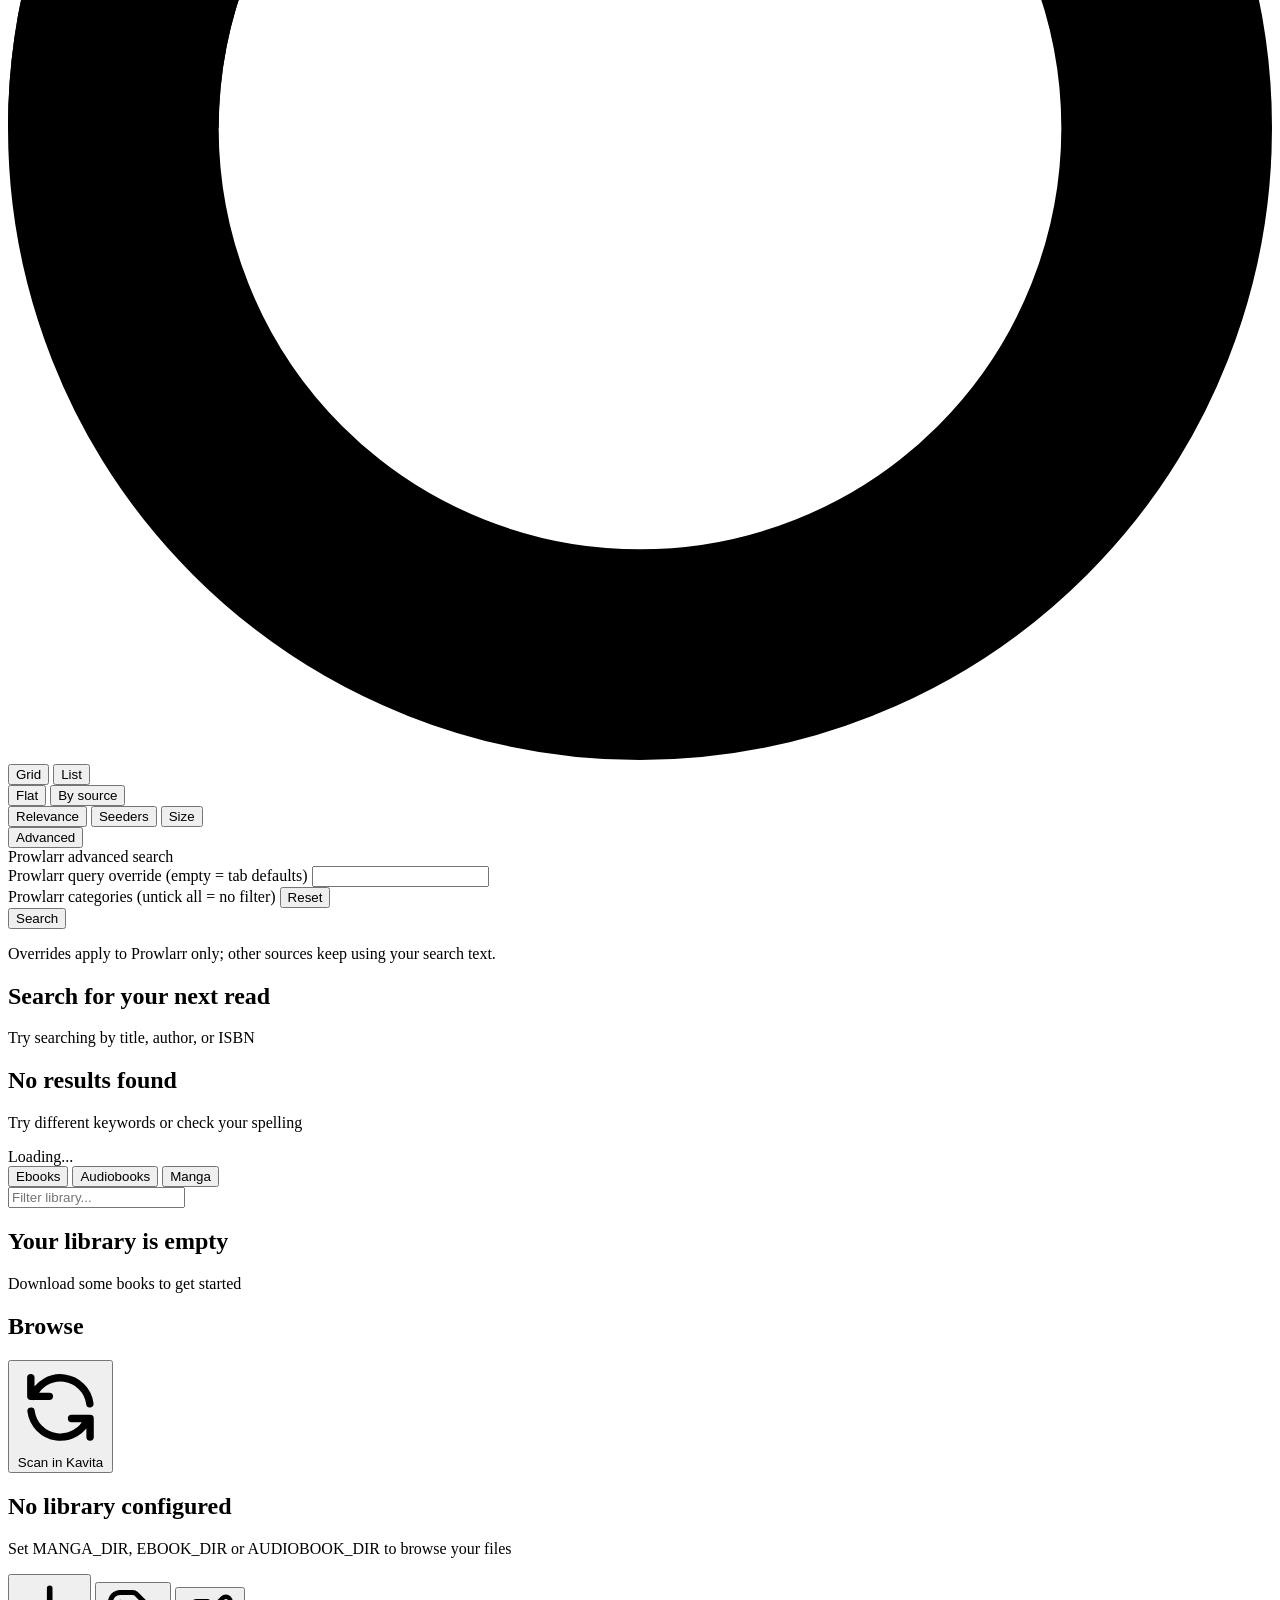
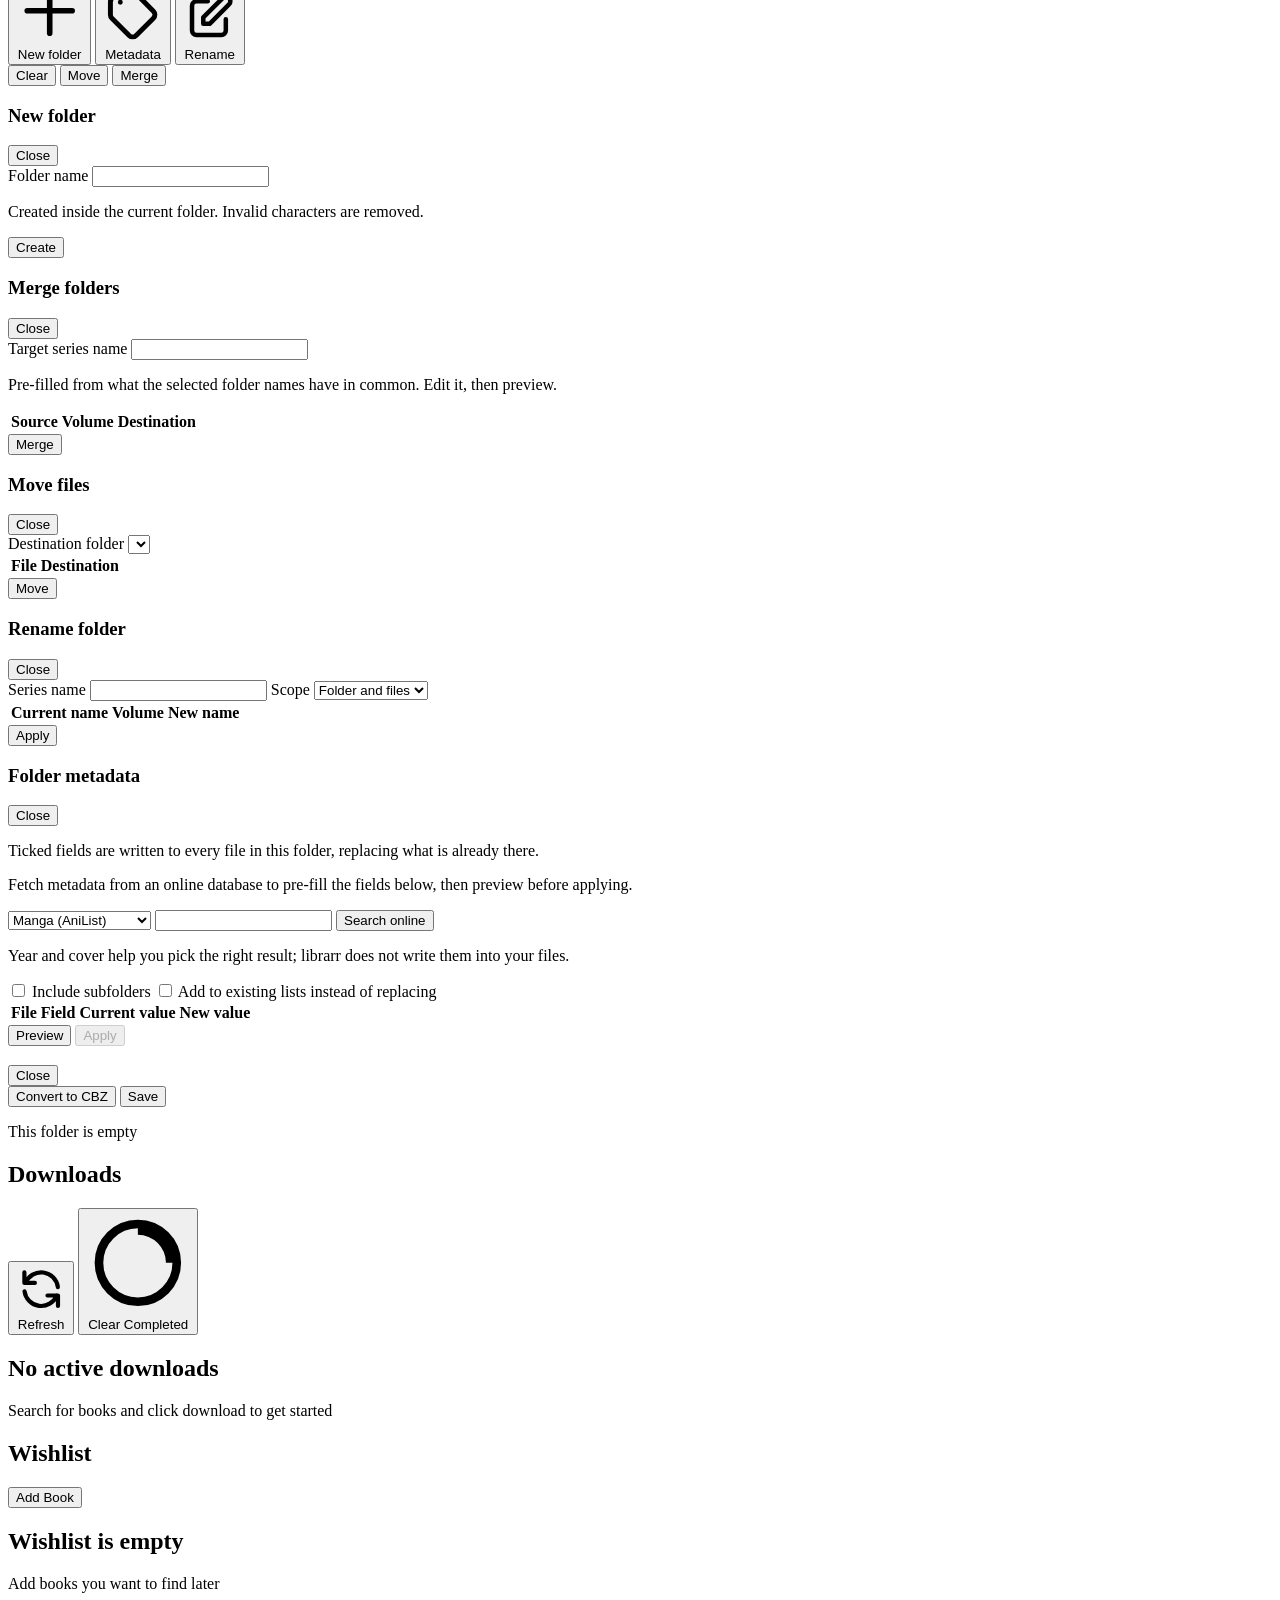
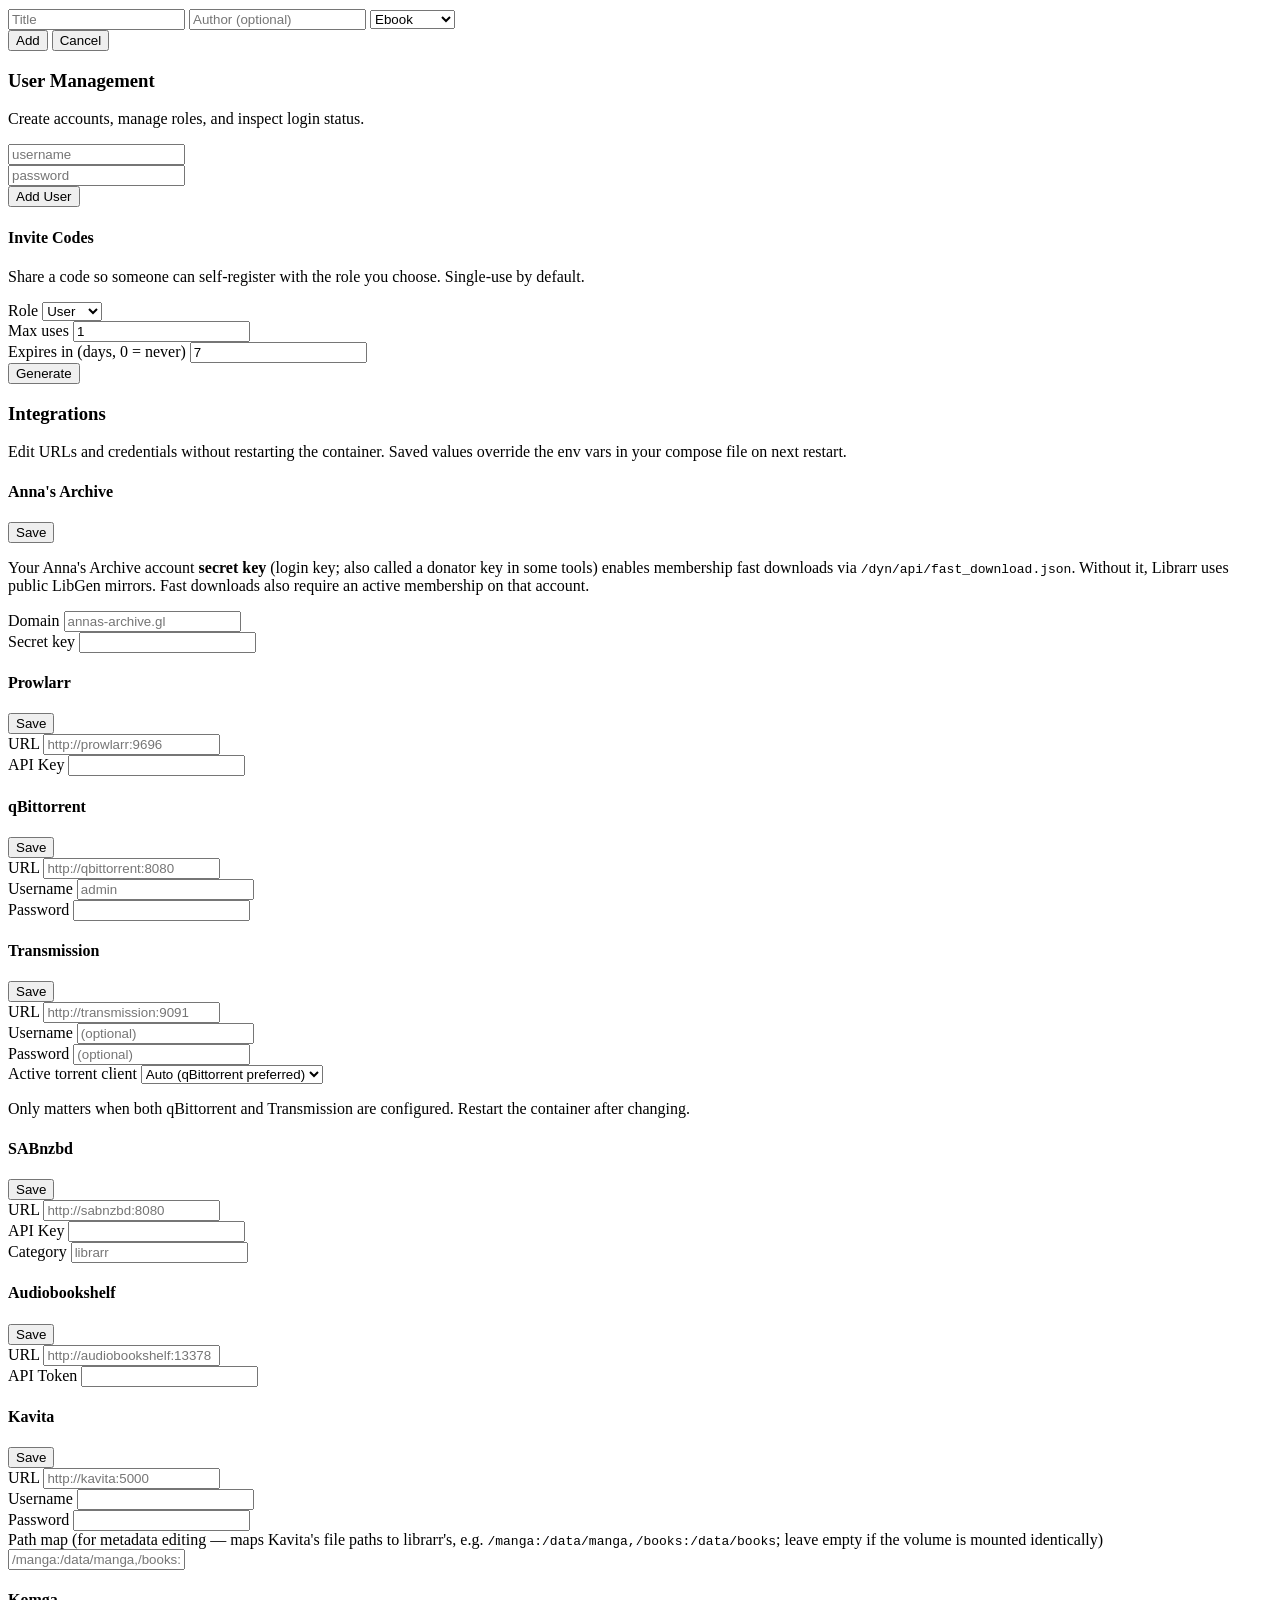
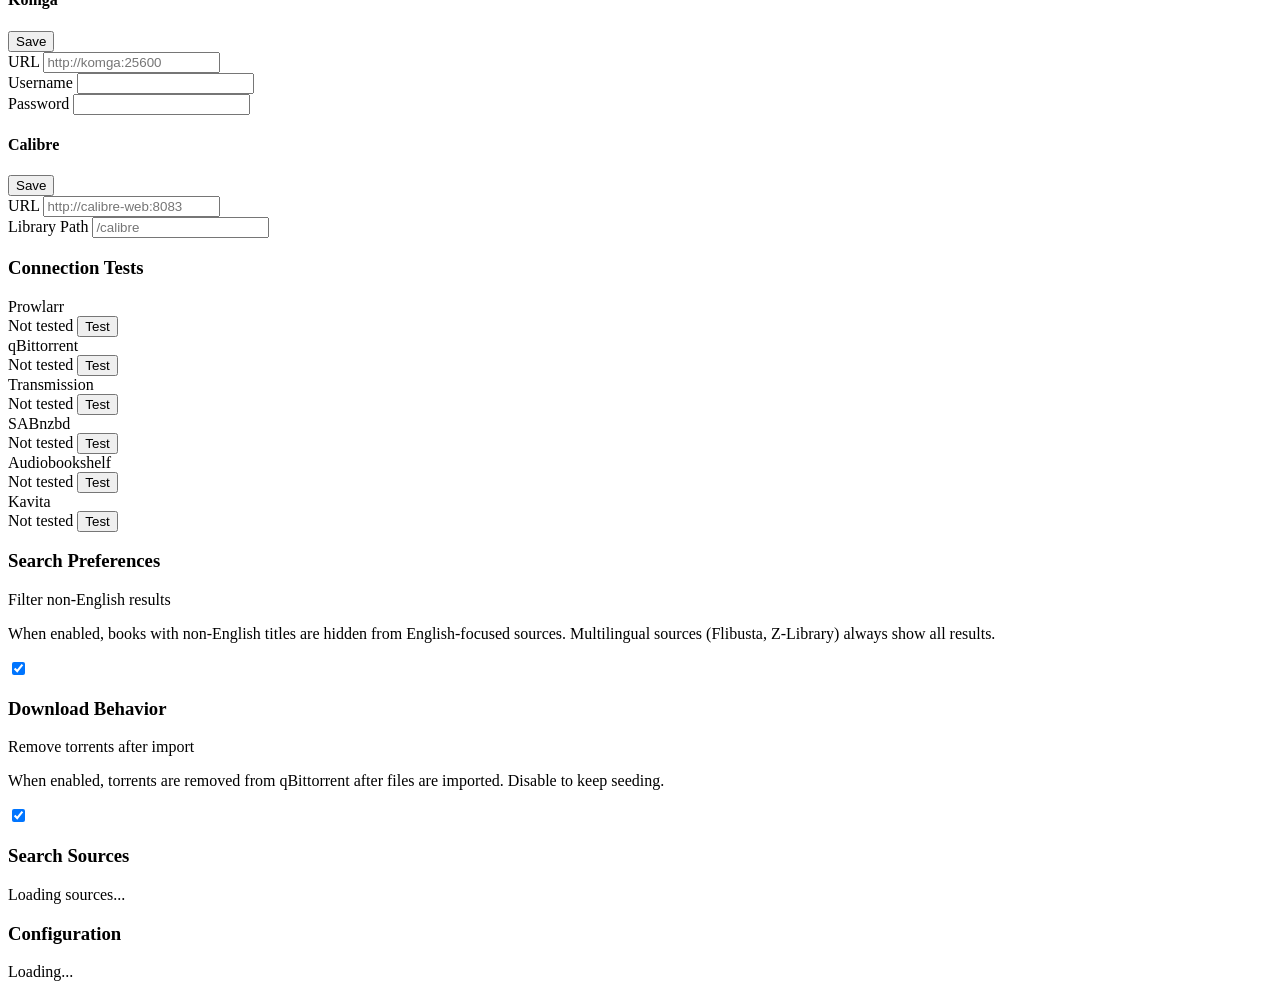
==== commit 4b893de9: "feat(browse): move several files into a folder at once Tick-boxes extend to files; the select bar ga" ====
--- a/web/index.html
+++ b/web/index.html
@@ -329,6 +329,7 @@
         <span id="browse-select-count" class="text-sm text-slate-300"></span>
         <div class="flex items-center gap-2">
           <button data-action="clearBrowseSelection" class="px-3 py-1.5 text-sm text-slate-400 hover:text-white transition-colors" data-i18n="browse_select_clear">Clear</button>
+          <button id="browse-move-btn" data-action="openBrowseMove" class="hidden px-3 py-1.5 text-sm font-medium bg-slate-700 hover:bg-slate-600 text-white rounded-lg transition-colors" data-i18n="browse_move">Move</button>
           <button id="browse-merge-btn" data-action="openBrowseMerge" class="px-3 py-1.5 text-sm font-medium bg-indigo-600 hover:bg-indigo-500 text-white rounded-lg transition-colors disabled:opacity-40 disabled:cursor-not-allowed" data-i18n="browse_merge">Merge</button>
         </div>
       </div>
@@ -392,6 +393,42 @@
         <div class="flex items-center justify-between gap-3 px-4 py-3 border-t border-slate-800">
           <span id="browse-merge-summary" class="text-xs text-slate-400"></span>
           <button id="browse-merge-apply" data-action="applyBrowseMerge" class="px-4 py-2 text-sm font-medium bg-indigo-600 hover:bg-indigo-500 text-white rounded-lg transition-colors disabled:opacity-40 disabled:cursor-not-allowed" data-i18n="browse_merge_apply">Merge</button>
+        </div>
+      </div>
+
+      <!-- Move panel: ticked files into one folder. Collisions preview from the
+           destination listing, the server re-checks on apply and reports per file. -->
+      <div id="browse-move-panel" class="hidden mb-4 rounded-xl border border-slate-800 bg-slate-900/70 overflow-hidden">
+        <div class="flex items-center justify-between px-4 py-3 border-b border-slate-800">
+          <h3 class="text-sm font-semibold text-white" data-i18n="browse_move_title">Move files</h3>
+          <button data-action="closeBrowseMove" class="text-slate-400 hover:text-white text-sm" data-i18n="browse_rename_close">Close</button>
+        </div>
+
+        <div class="px-4 py-3 border-b border-slate-800">
+          <label class="block">
+            <span class="block text-xs text-slate-400 mb-1" data-i18n="browse_move_dest">Destination folder</span>
+            <select id="browse-move-dest" data-action-change="browseMoveDest" class="w-full px-3 py-2 bg-slate-800 border border-slate-700 rounded-lg text-sm text-white focus:outline-none focus:border-indigo-500"></select>
+          </label>
+        </div>
+
+        <div id="browse-move-target" class="px-4 py-2.5 text-sm text-slate-300 border-b border-slate-800"></div>
+        <div id="browse-move-error" class="hidden px-4 py-2.5 text-sm text-red-200 bg-red-900/30 border-b border-red-600/30"></div>
+
+        <div class="overflow-x-auto">
+          <table class="w-full text-sm">
+            <thead class="text-xs uppercase tracking-wide text-slate-500">
+              <tr class="border-b border-slate-800">
+                <th class="text-left font-medium px-4 py-2" data-i18n="browse_move_col_source">File</th>
+                <th class="text-left font-medium px-4 py-2" data-i18n="browse_move_col_target">Destination</th>
+              </tr>
+            </thead>
+            <tbody id="browse-move-rows" class="divide-y divide-slate-800"></tbody>
+          </table>
+        </div>
+
+        <div class="flex items-center justify-between gap-3 px-4 py-3 border-t border-slate-800">
+          <span id="browse-move-summary" class="text-xs text-slate-400"></span>
+          <button id="browse-move-apply" data-action="applyBrowseMove" class="px-4 py-2 text-sm font-medium bg-indigo-600 hover:bg-indigo-500 text-white rounded-lg transition-colors disabled:opacity-40 disabled:cursor-not-allowed" data-i18n="browse_move_apply">Move</button>
         </div>
       </div>
 
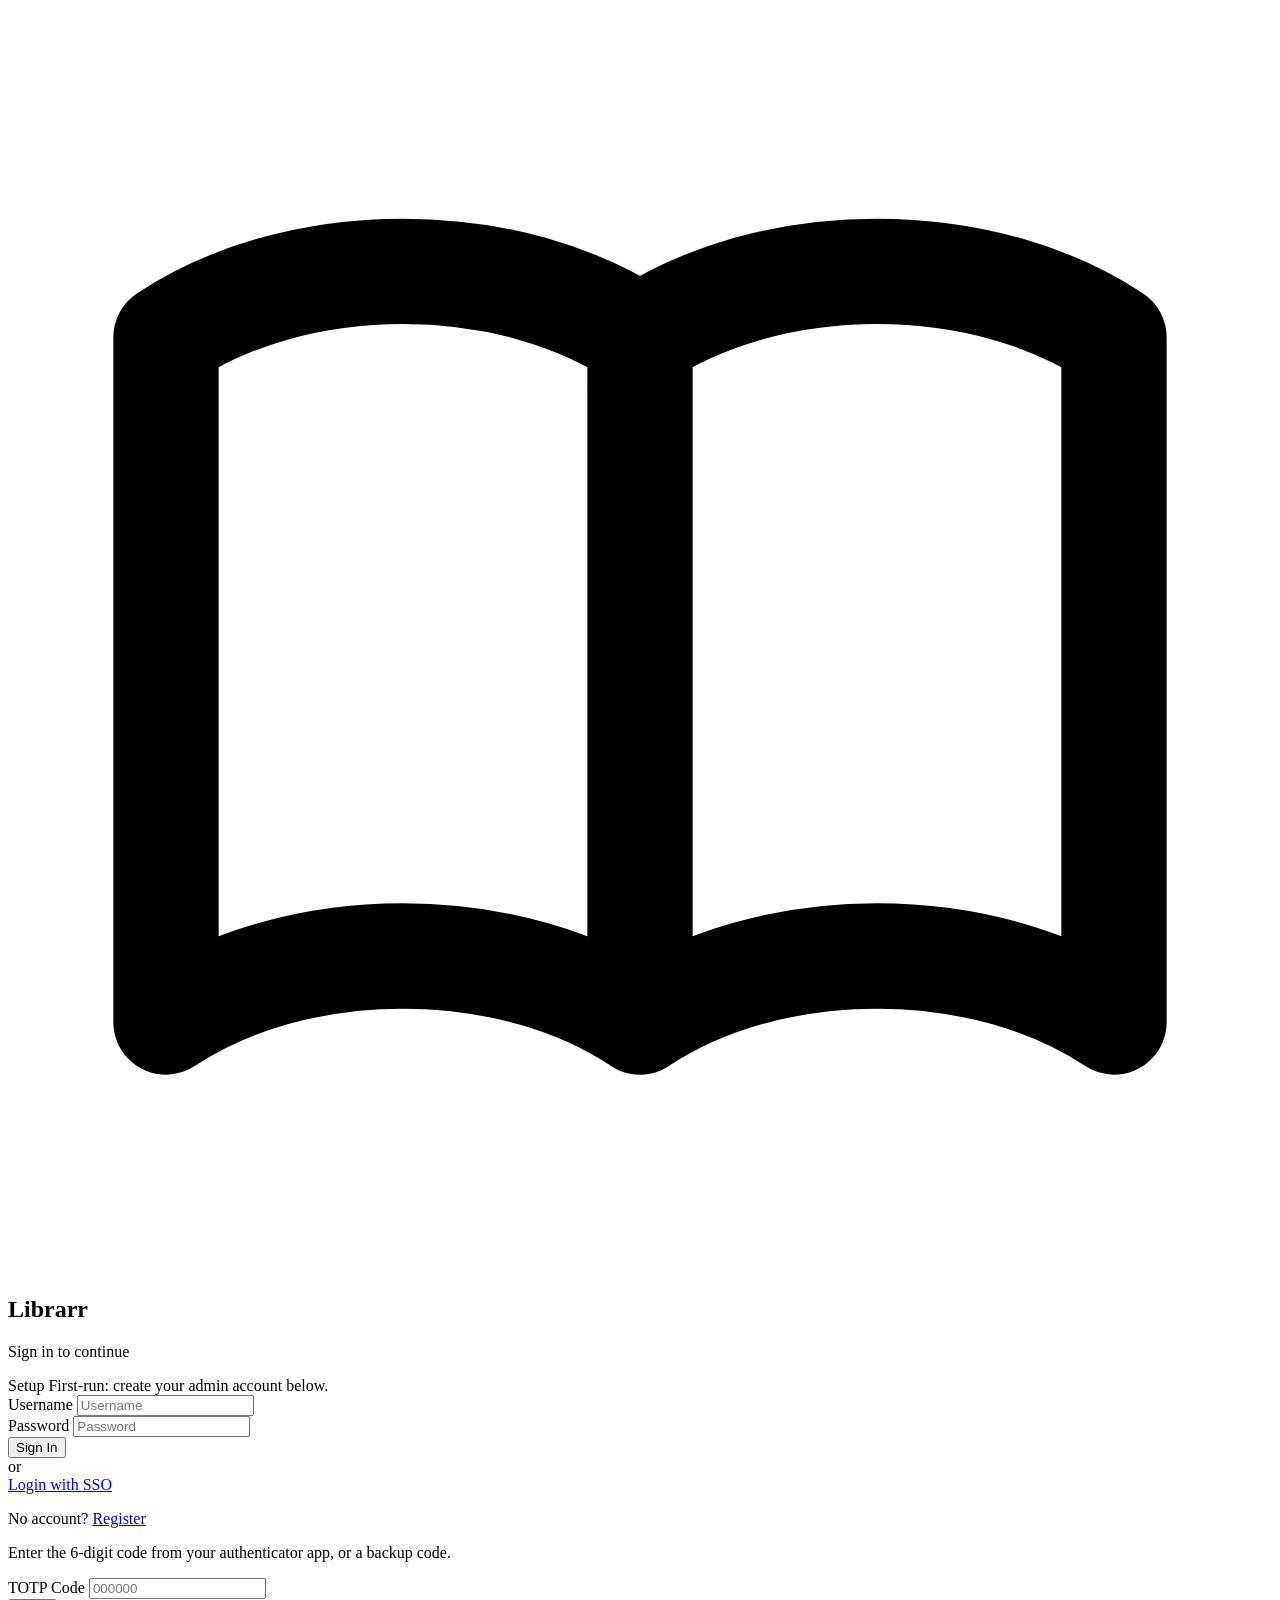
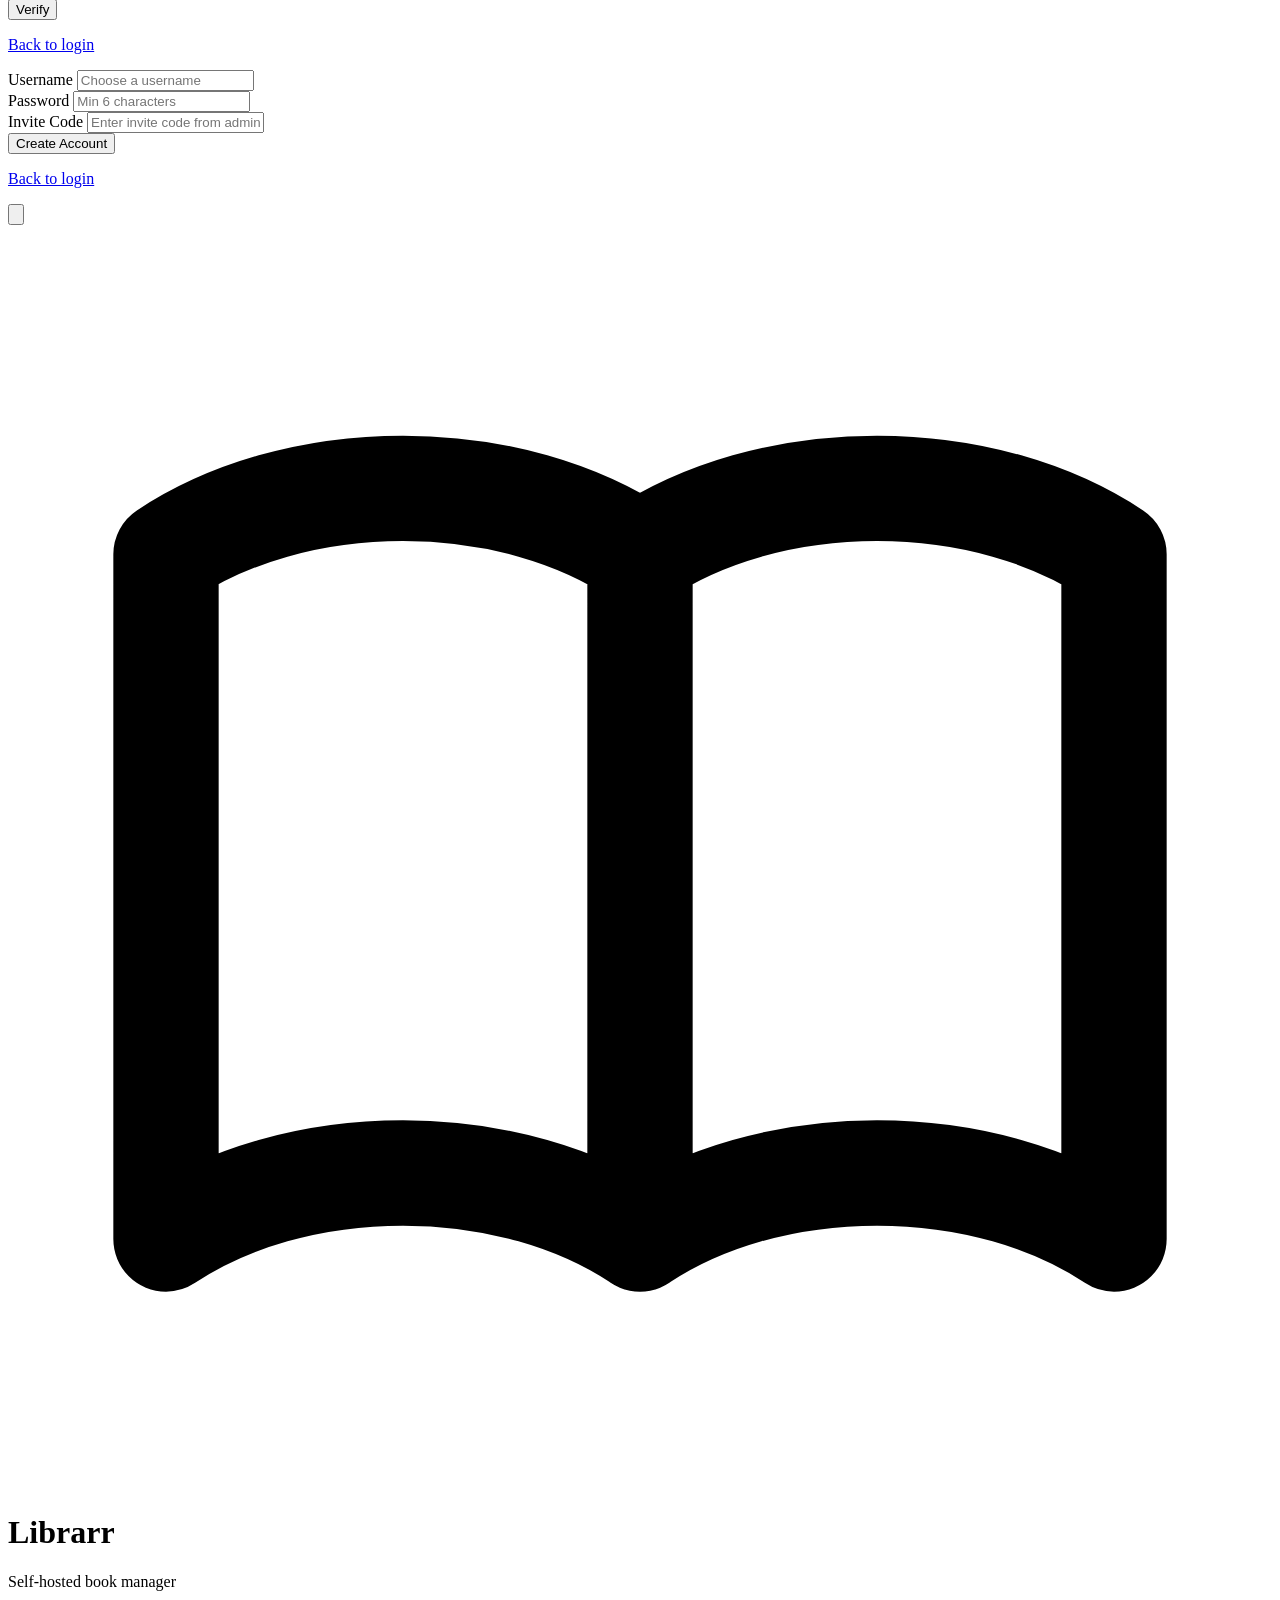
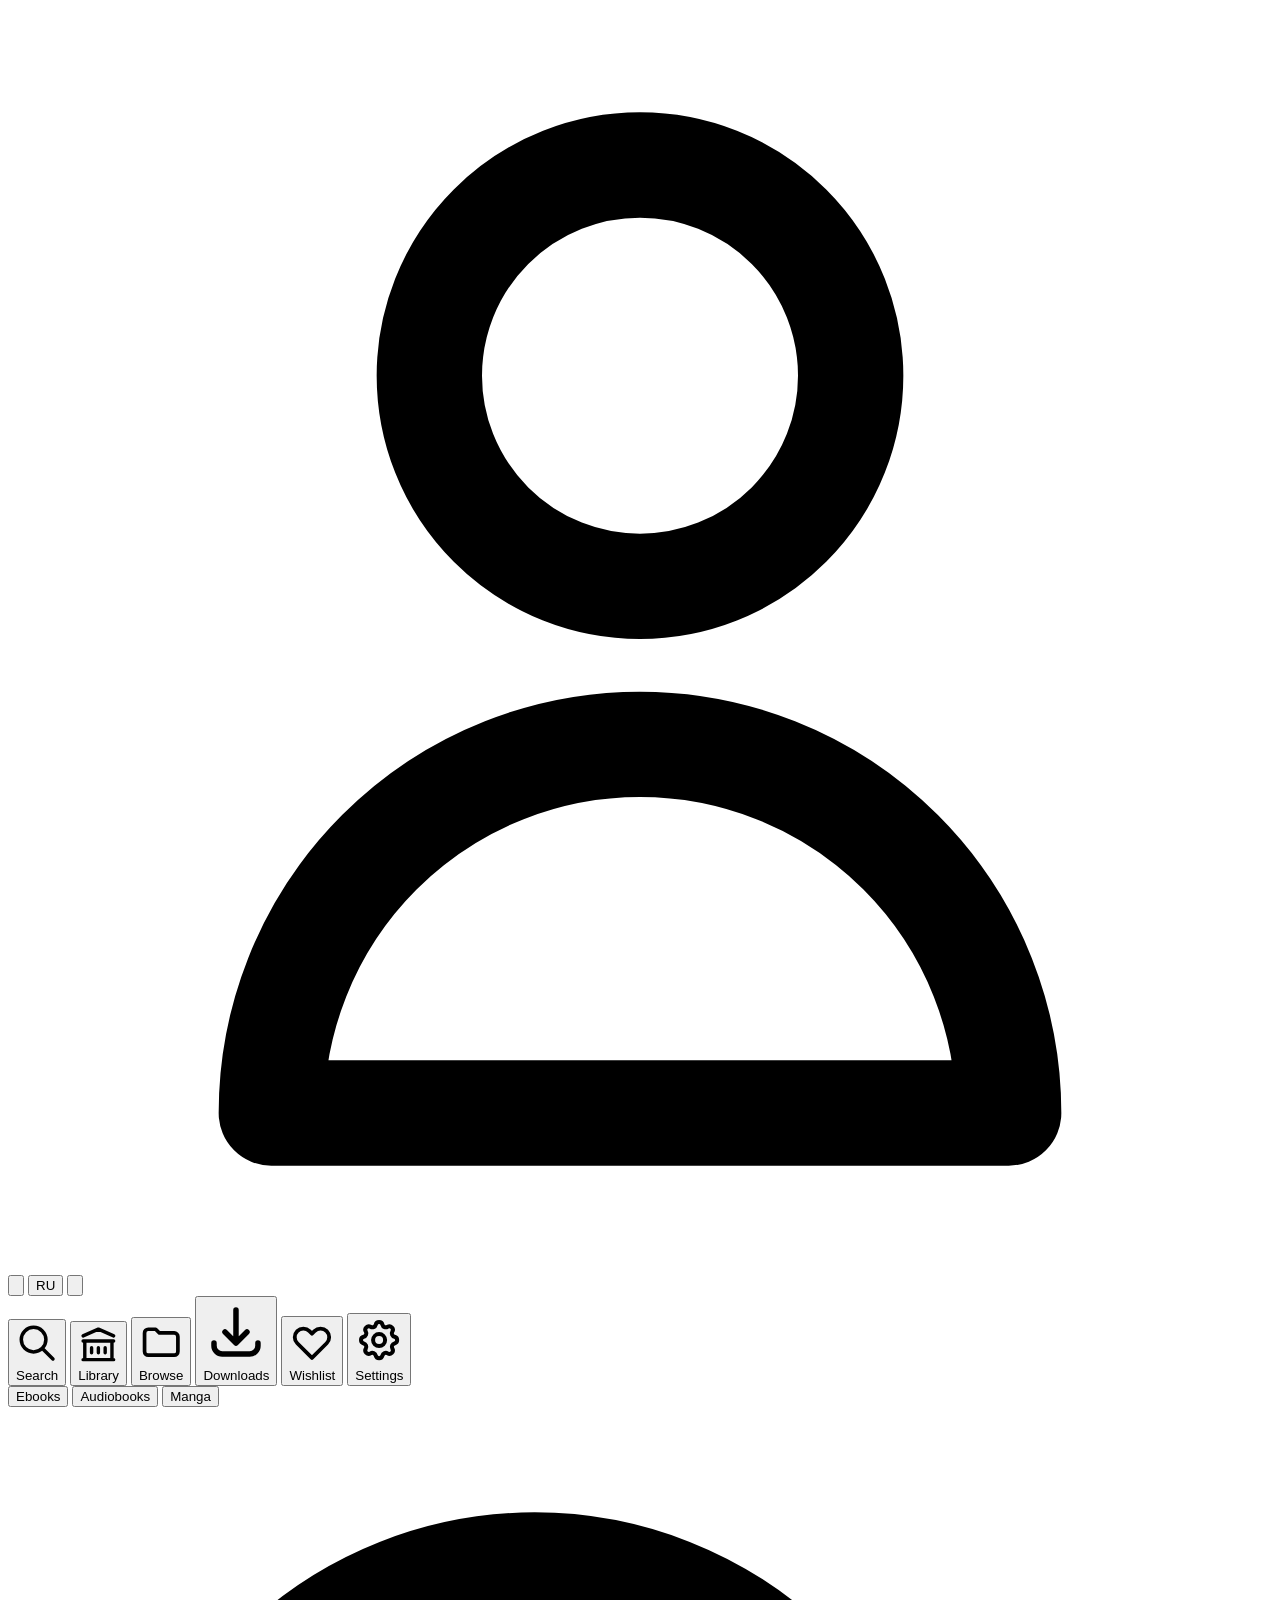
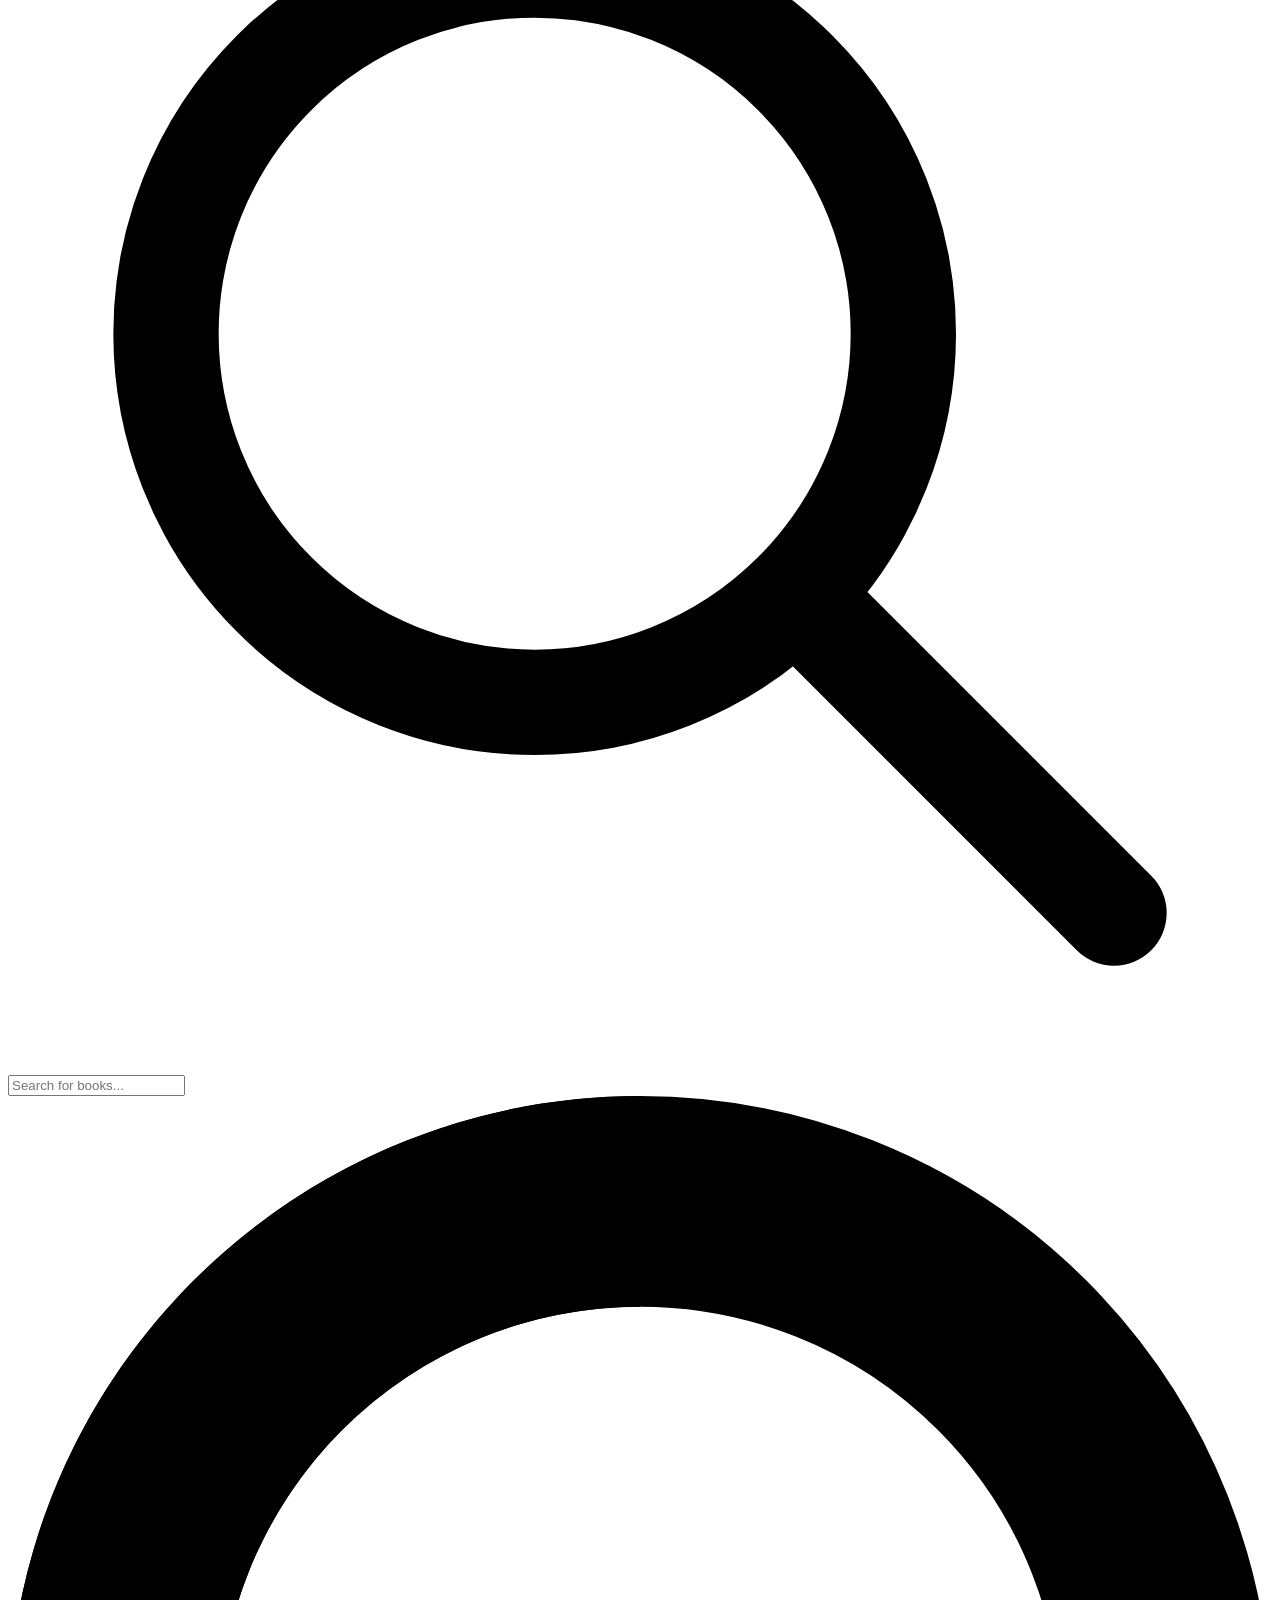
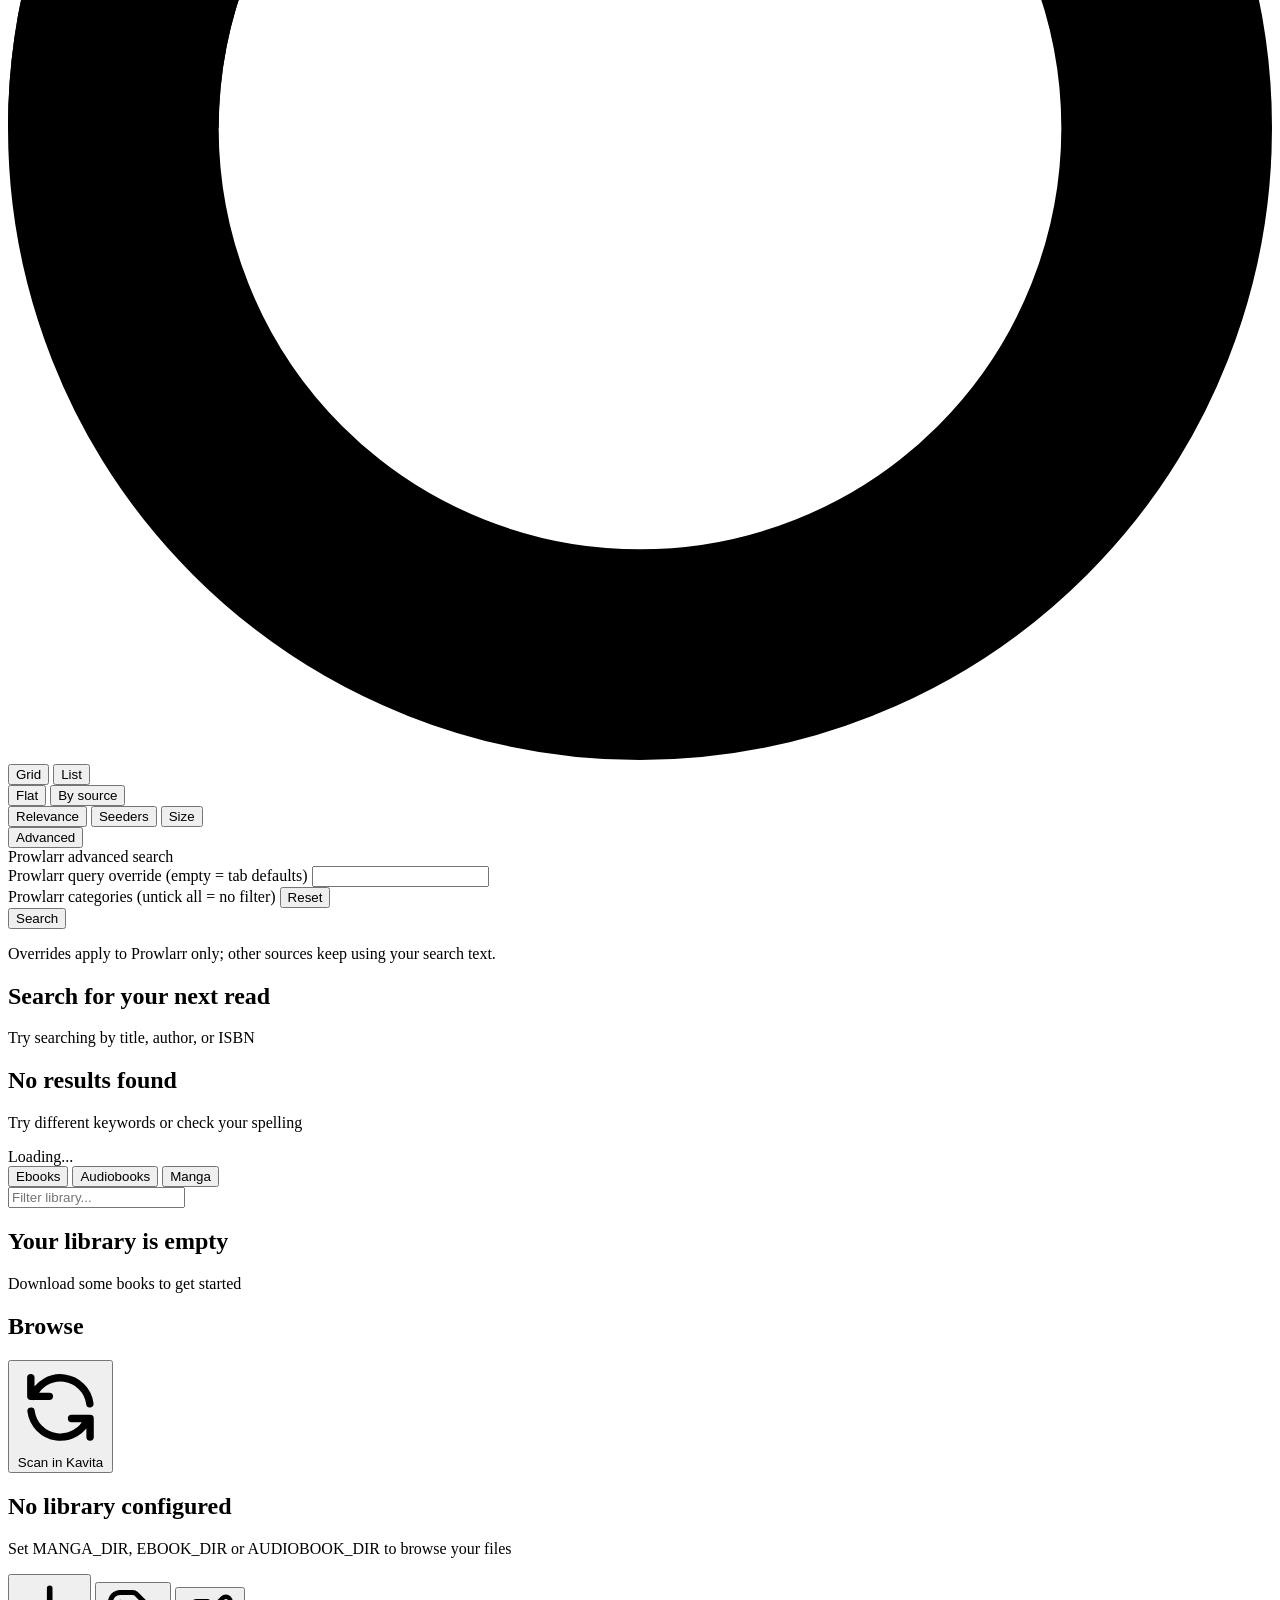
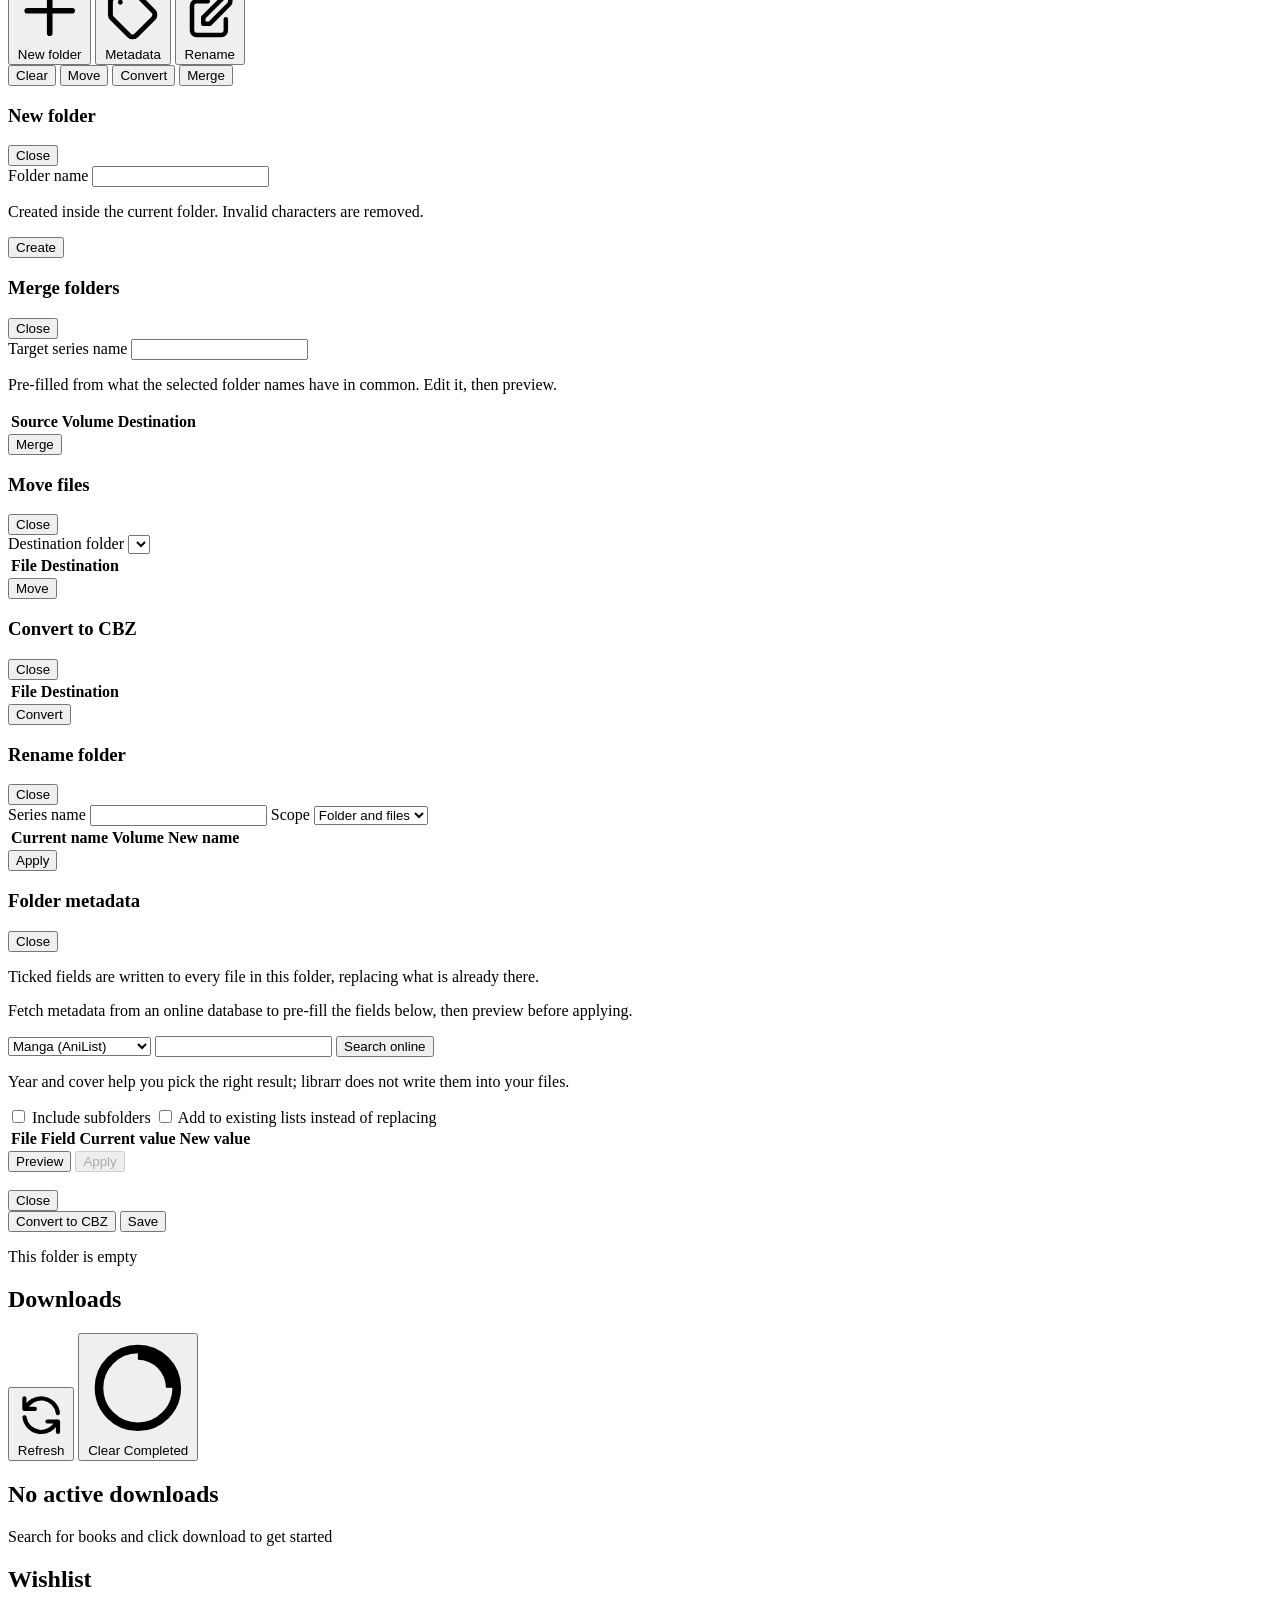
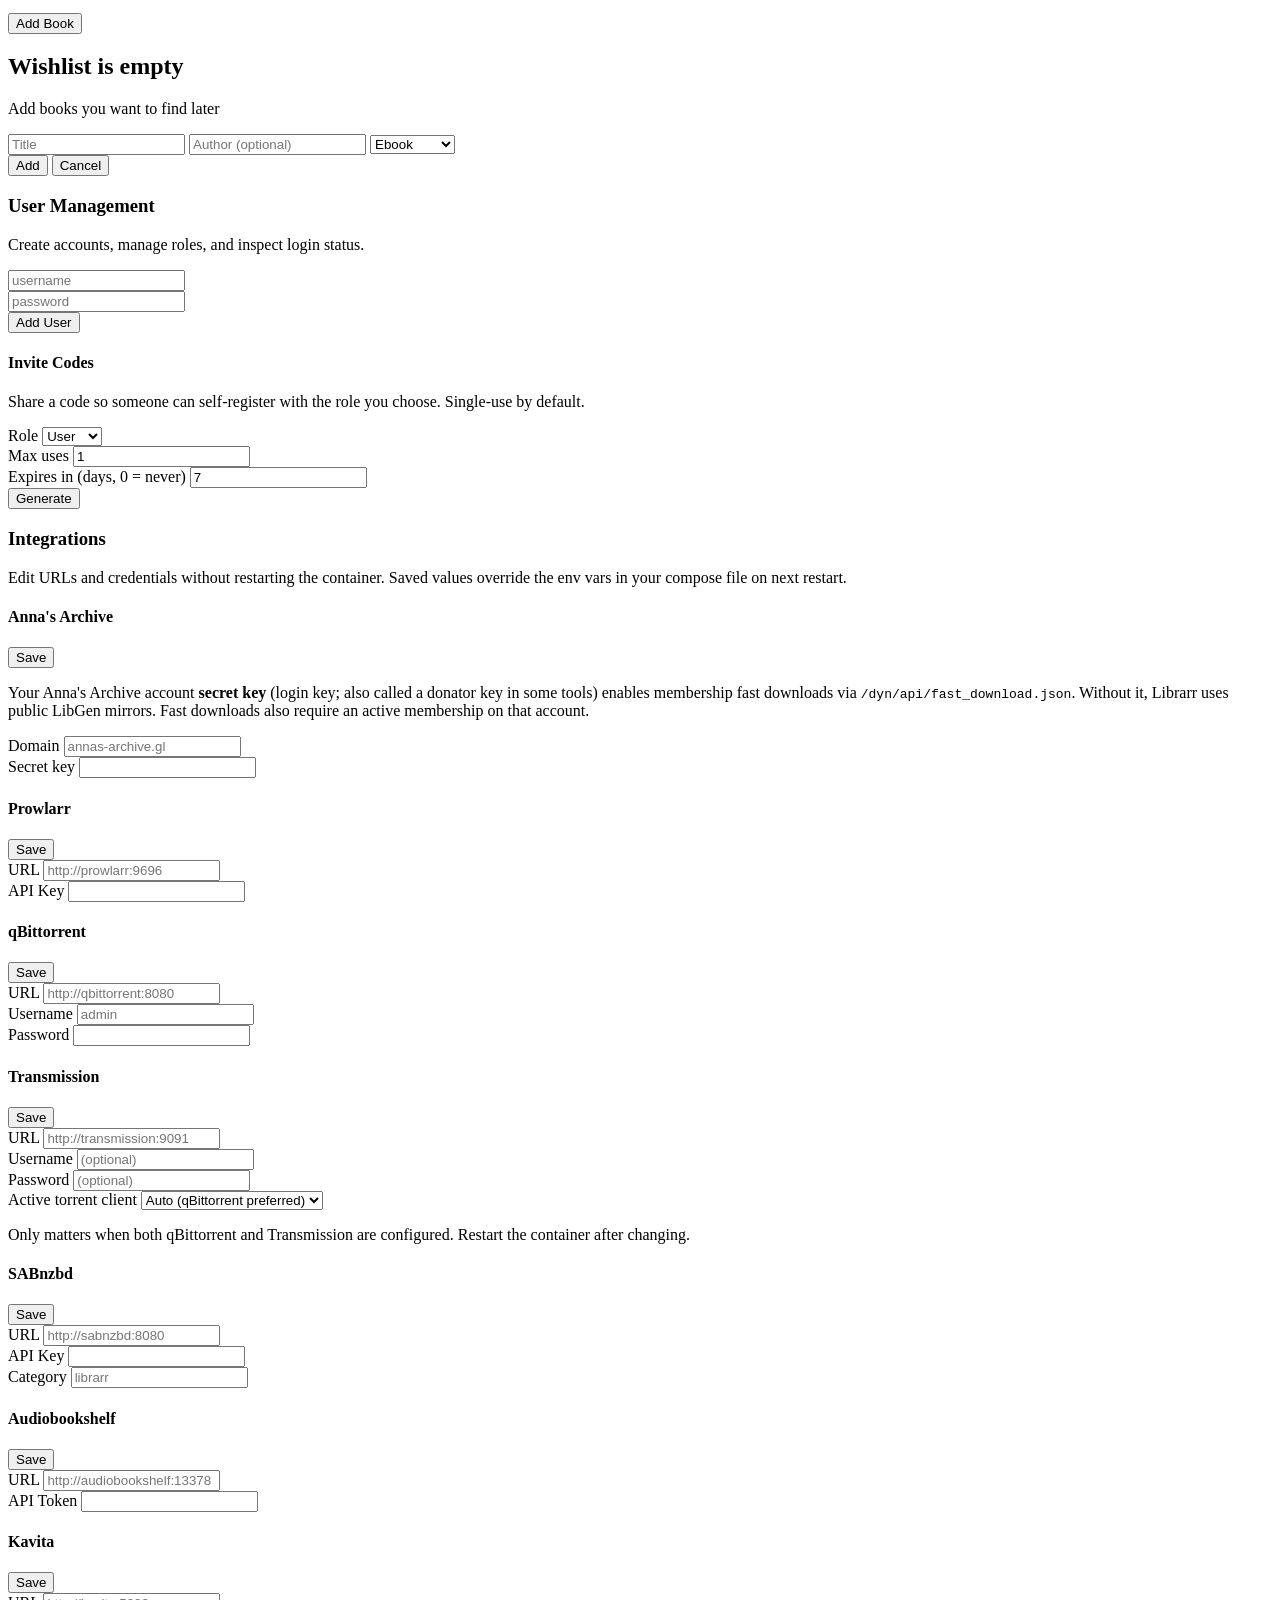
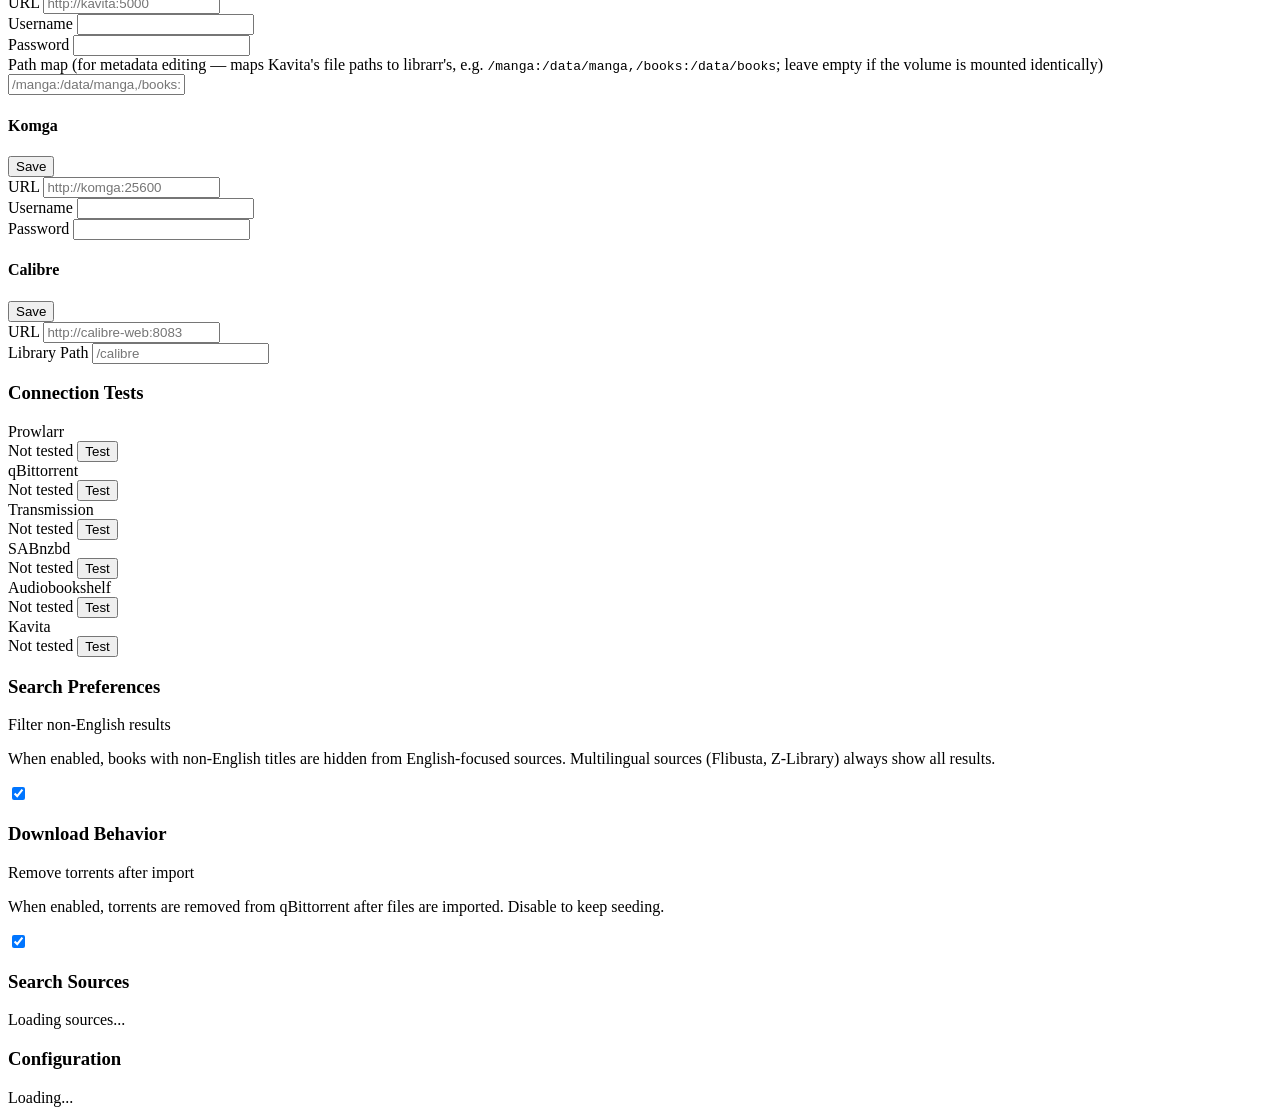
==== commit 6f48c5e6: "feat(browse): convert several CBRs to CBZ at once Ticked CBRs get a Convert button in the select bar" ====
--- a/web/index.html
+++ b/web/index.html
@@ -330,6 +330,7 @@
         <div class="flex items-center gap-2">
           <button data-action="clearBrowseSelection" class="px-3 py-1.5 text-sm text-slate-400 hover:text-white transition-colors" data-i18n="browse_select_clear">Clear</button>
           <button id="browse-move-btn" data-action="openBrowseMove" class="hidden px-3 py-1.5 text-sm font-medium bg-slate-700 hover:bg-slate-600 text-white rounded-lg transition-colors" data-i18n="browse_move">Move</button>
+          <button id="browse-convert-btn" data-action="openBrowseConvert" class="hidden px-3 py-1.5 text-sm font-medium bg-slate-700 hover:bg-slate-600 text-white rounded-lg transition-colors" data-i18n="browse_convert">Convert</button>
           <button id="browse-merge-btn" data-action="openBrowseMerge" class="px-3 py-1.5 text-sm font-medium bg-indigo-600 hover:bg-indigo-500 text-white rounded-lg transition-colors disabled:opacity-40 disabled:cursor-not-allowed" data-i18n="browse_merge">Merge</button>
         </div>
       </div>
@@ -429,6 +430,35 @@
         <div class="flex items-center justify-between gap-3 px-4 py-3 border-t border-slate-800">
           <span id="browse-move-summary" class="text-xs text-slate-400"></span>
           <button id="browse-move-apply" data-action="applyBrowseMove" class="px-4 py-2 text-sm font-medium bg-indigo-600 hover:bg-indigo-500 text-white rounded-lg transition-colors disabled:opacity-40 disabled:cursor-not-allowed" data-i18n="browse_move_apply">Move</button>
+        </div>
+      </div>
+
+      <!-- Convert panel: ticked CBRs to CBZ in place. Targets land next to
+           their sources, so the preview reads the listing on screen and the
+           server re-checks on apply, reporting per file. -->
+      <div id="browse-convert-panel" class="hidden mb-4 rounded-xl border border-slate-800 bg-slate-900/70 overflow-hidden">
+        <div class="flex items-center justify-between px-4 py-3 border-b border-slate-800">
+          <h3 class="text-sm font-semibold text-white" data-i18n="browse_convert_title">Convert to CBZ</h3>
+          <button data-action="closeBrowseConvert" class="text-slate-400 hover:text-white text-sm" data-i18n="browse_rename_close">Close</button>
+        </div>
+
+        <div id="browse-convert-error" class="hidden px-4 py-2.5 text-sm text-red-200 bg-red-900/30 border-b border-red-600/30"></div>
+
+        <div class="overflow-x-auto">
+          <table class="w-full text-sm">
+            <thead class="text-xs uppercase tracking-wide text-slate-500">
+              <tr class="border-b border-slate-800">
+                <th class="text-left font-medium px-4 py-2" data-i18n="browse_move_col_source">File</th>
+                <th class="text-left font-medium px-4 py-2" data-i18n="browse_move_col_target">Destination</th>
+              </tr>
+            </thead>
+            <tbody id="browse-convert-rows" class="divide-y divide-slate-800"></tbody>
+          </table>
+        </div>
+
+        <div class="flex items-center justify-between gap-3 px-4 py-3 border-t border-slate-800">
+          <span id="browse-convert-summary" class="text-xs text-slate-400"></span>
+          <button id="browse-convert-apply" data-action="applyBrowseConvert" class="px-4 py-2 text-sm font-medium bg-indigo-600 hover:bg-indigo-500 text-white rounded-lg transition-colors disabled:opacity-40 disabled:cursor-not-allowed" data-i18n="browse_convert_apply">Convert</button>
         </div>
       </div>
 
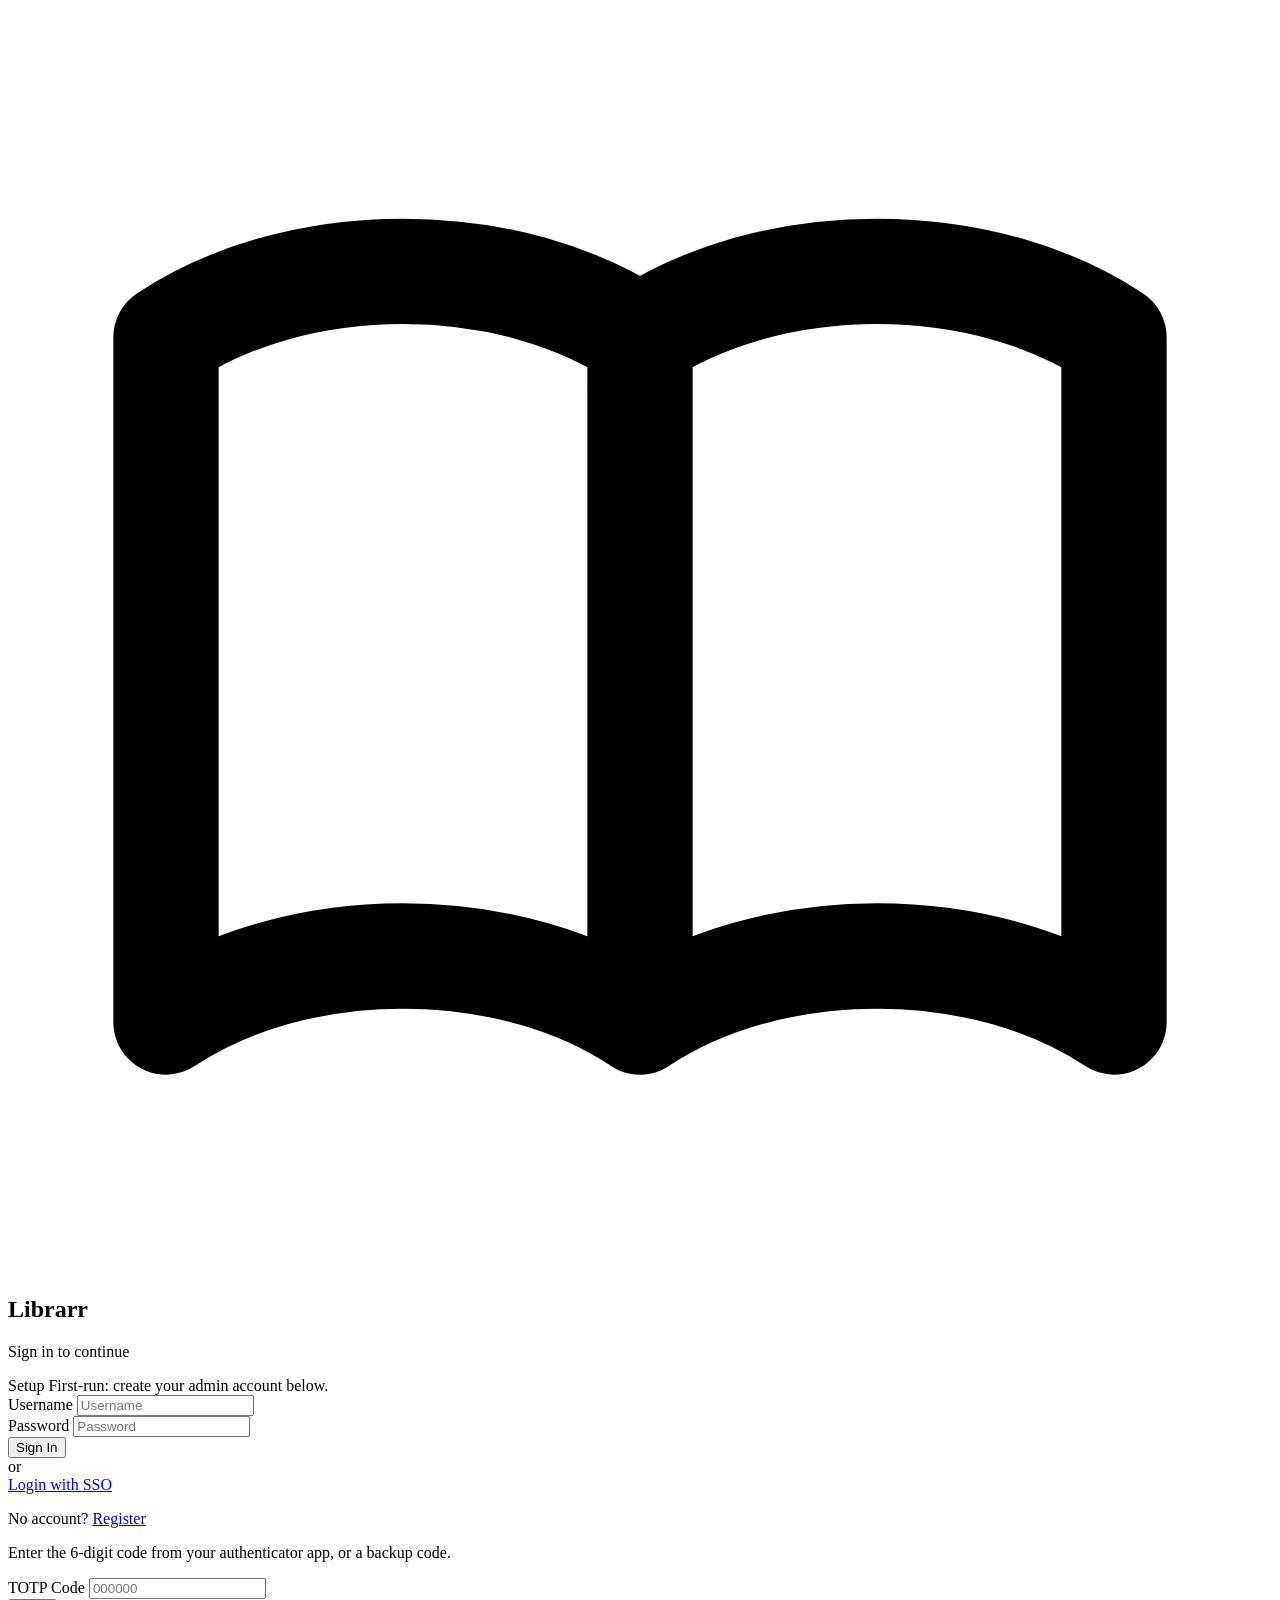
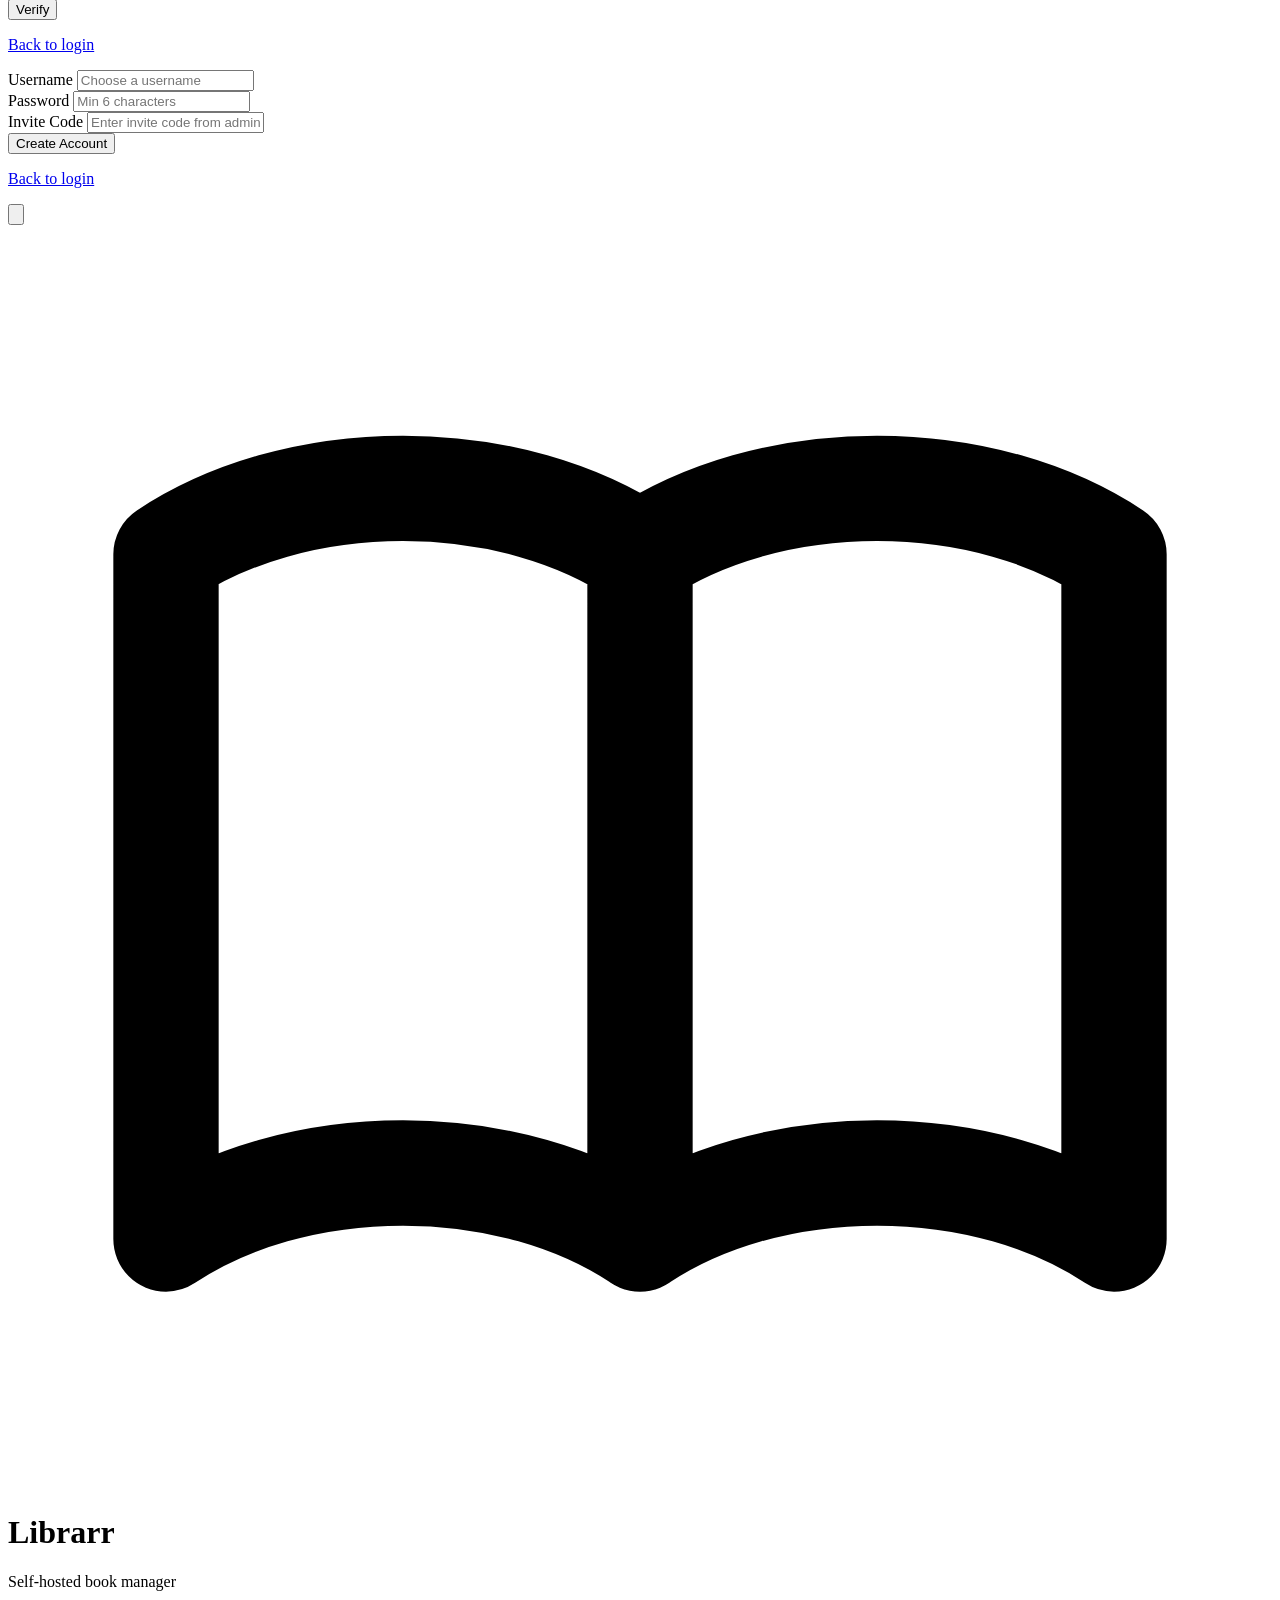
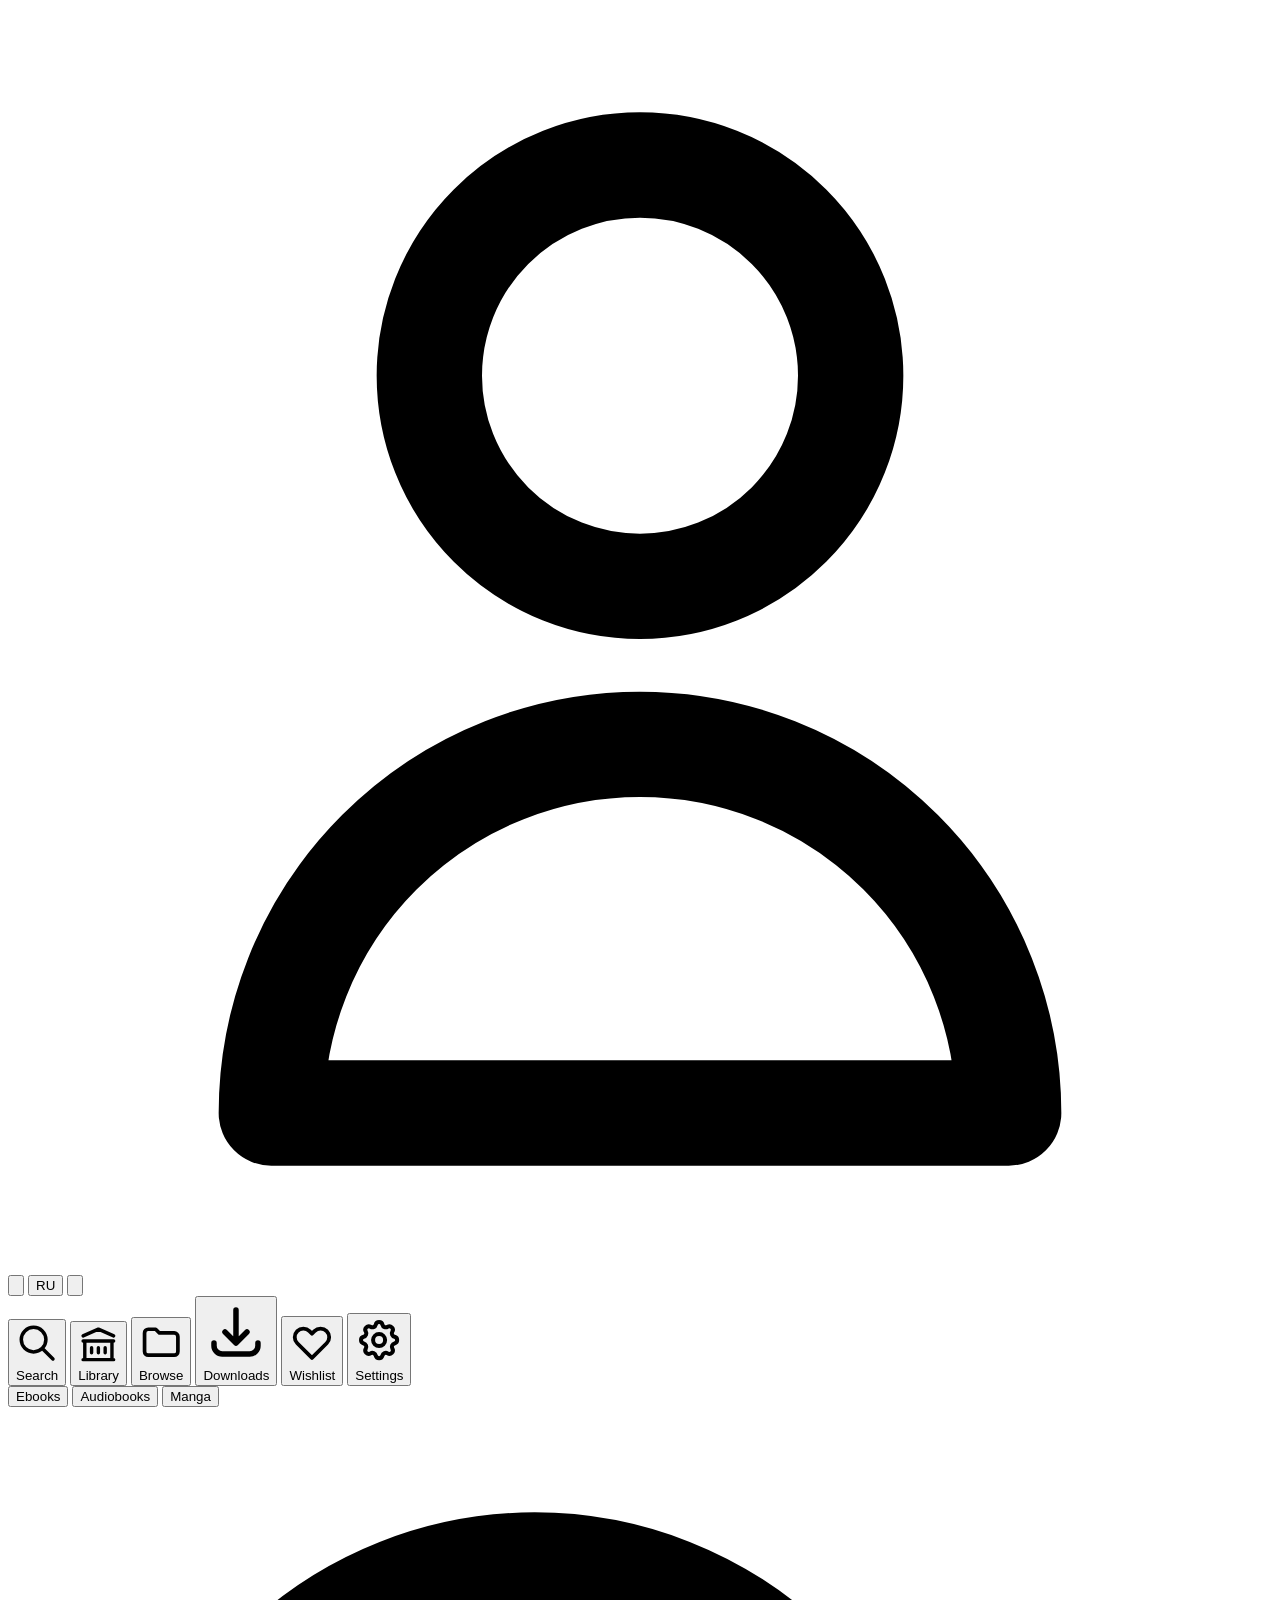
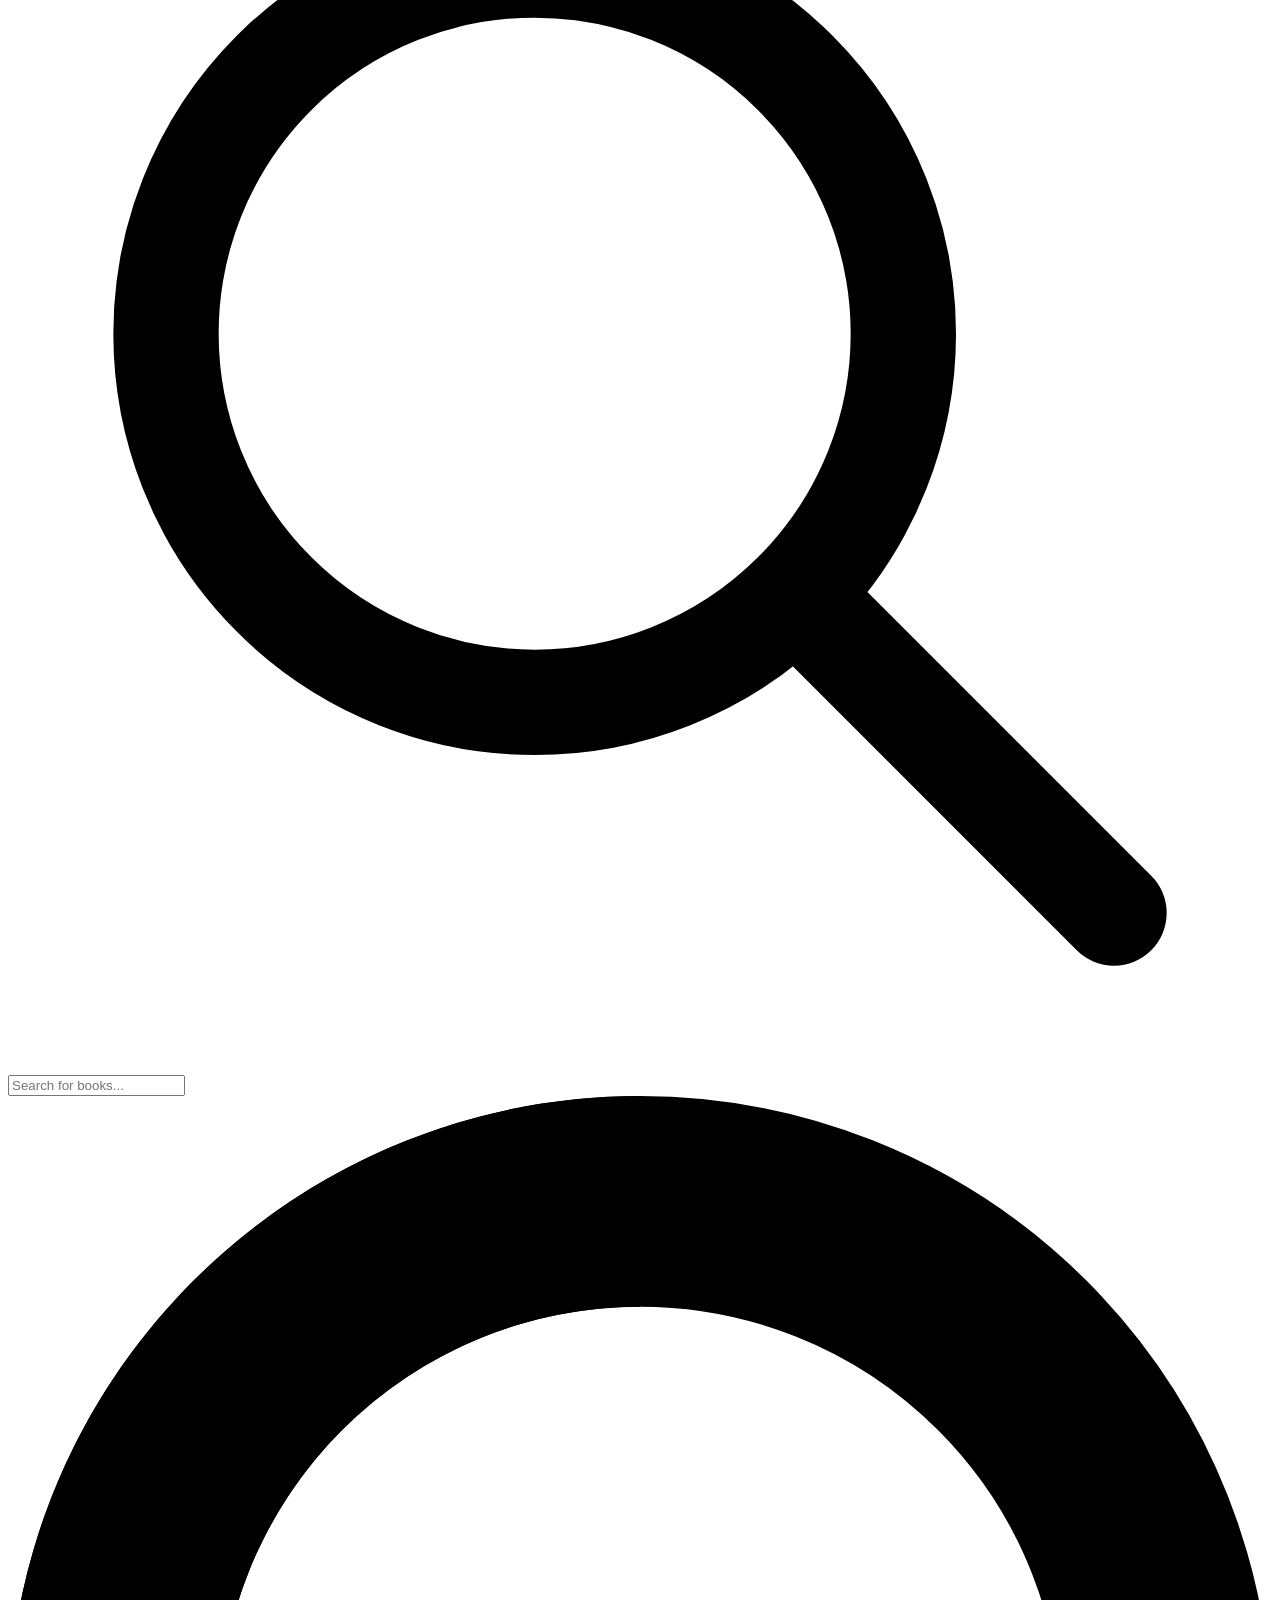
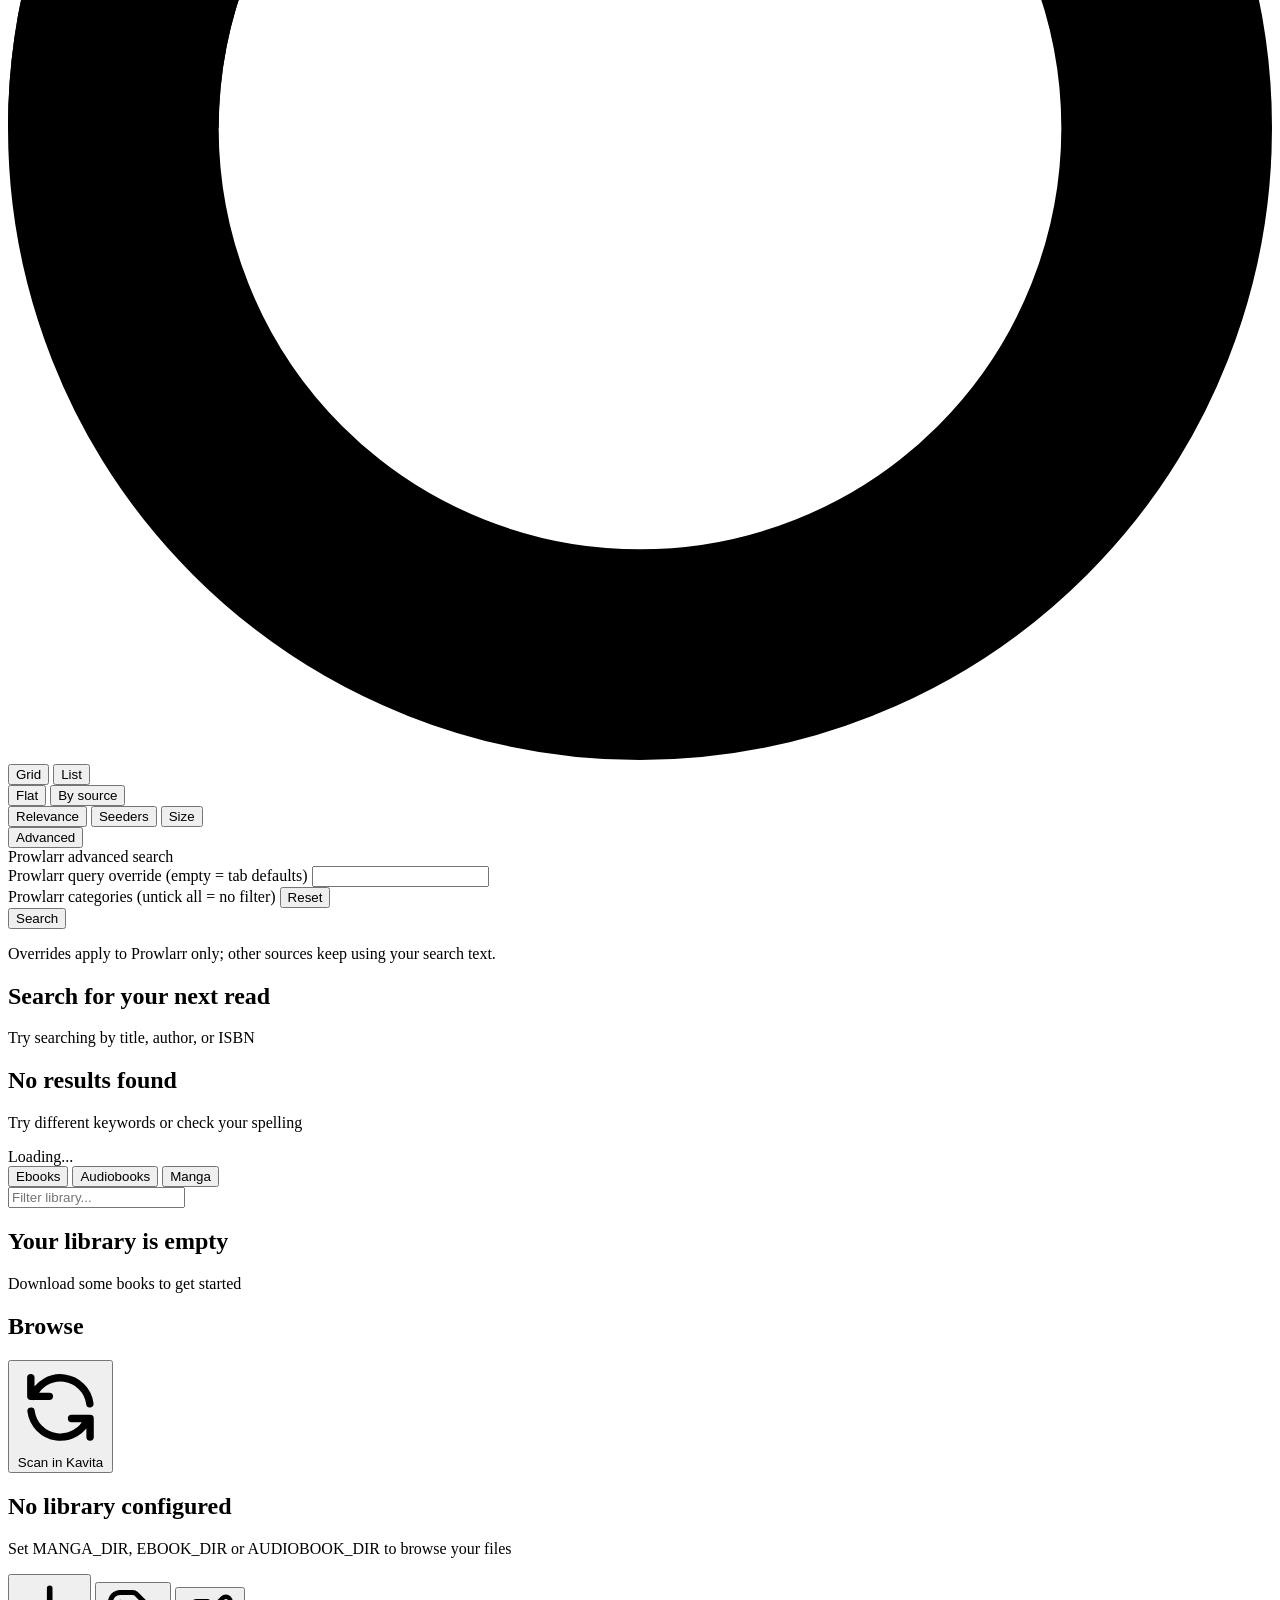
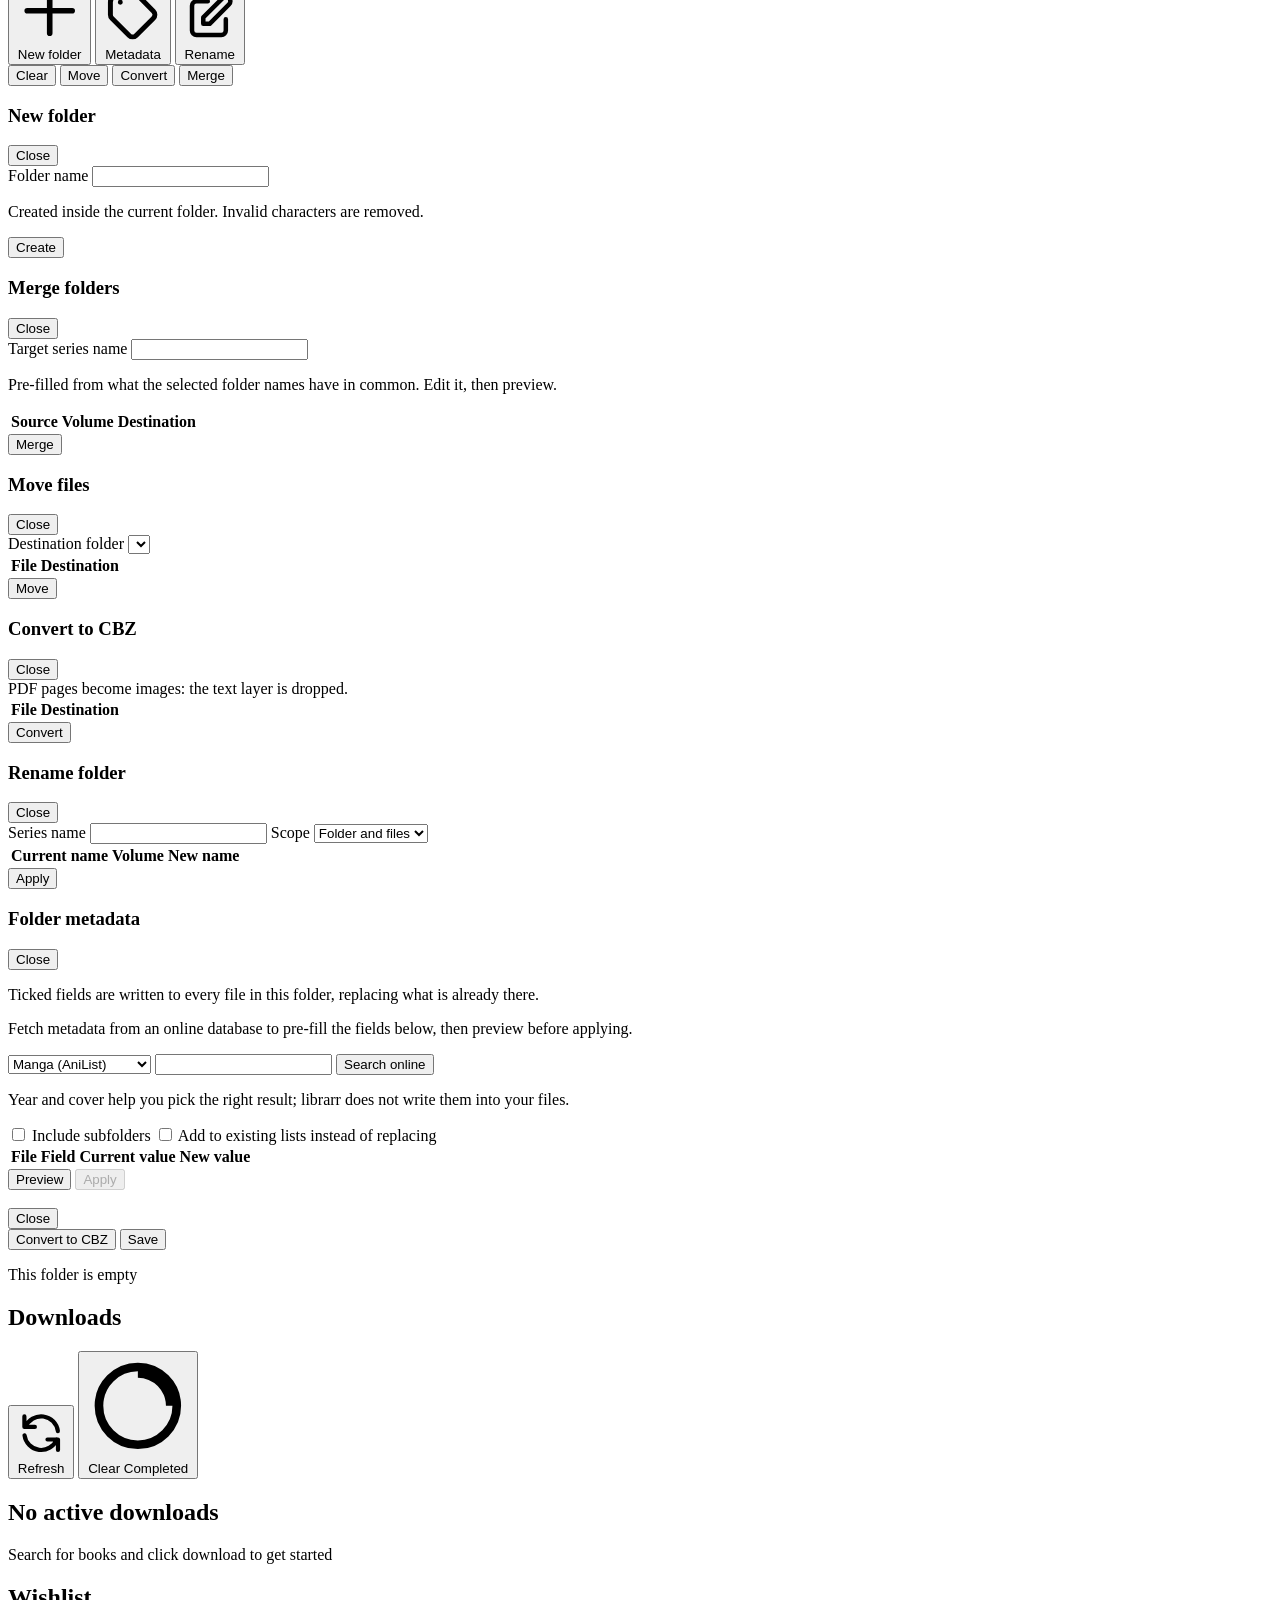
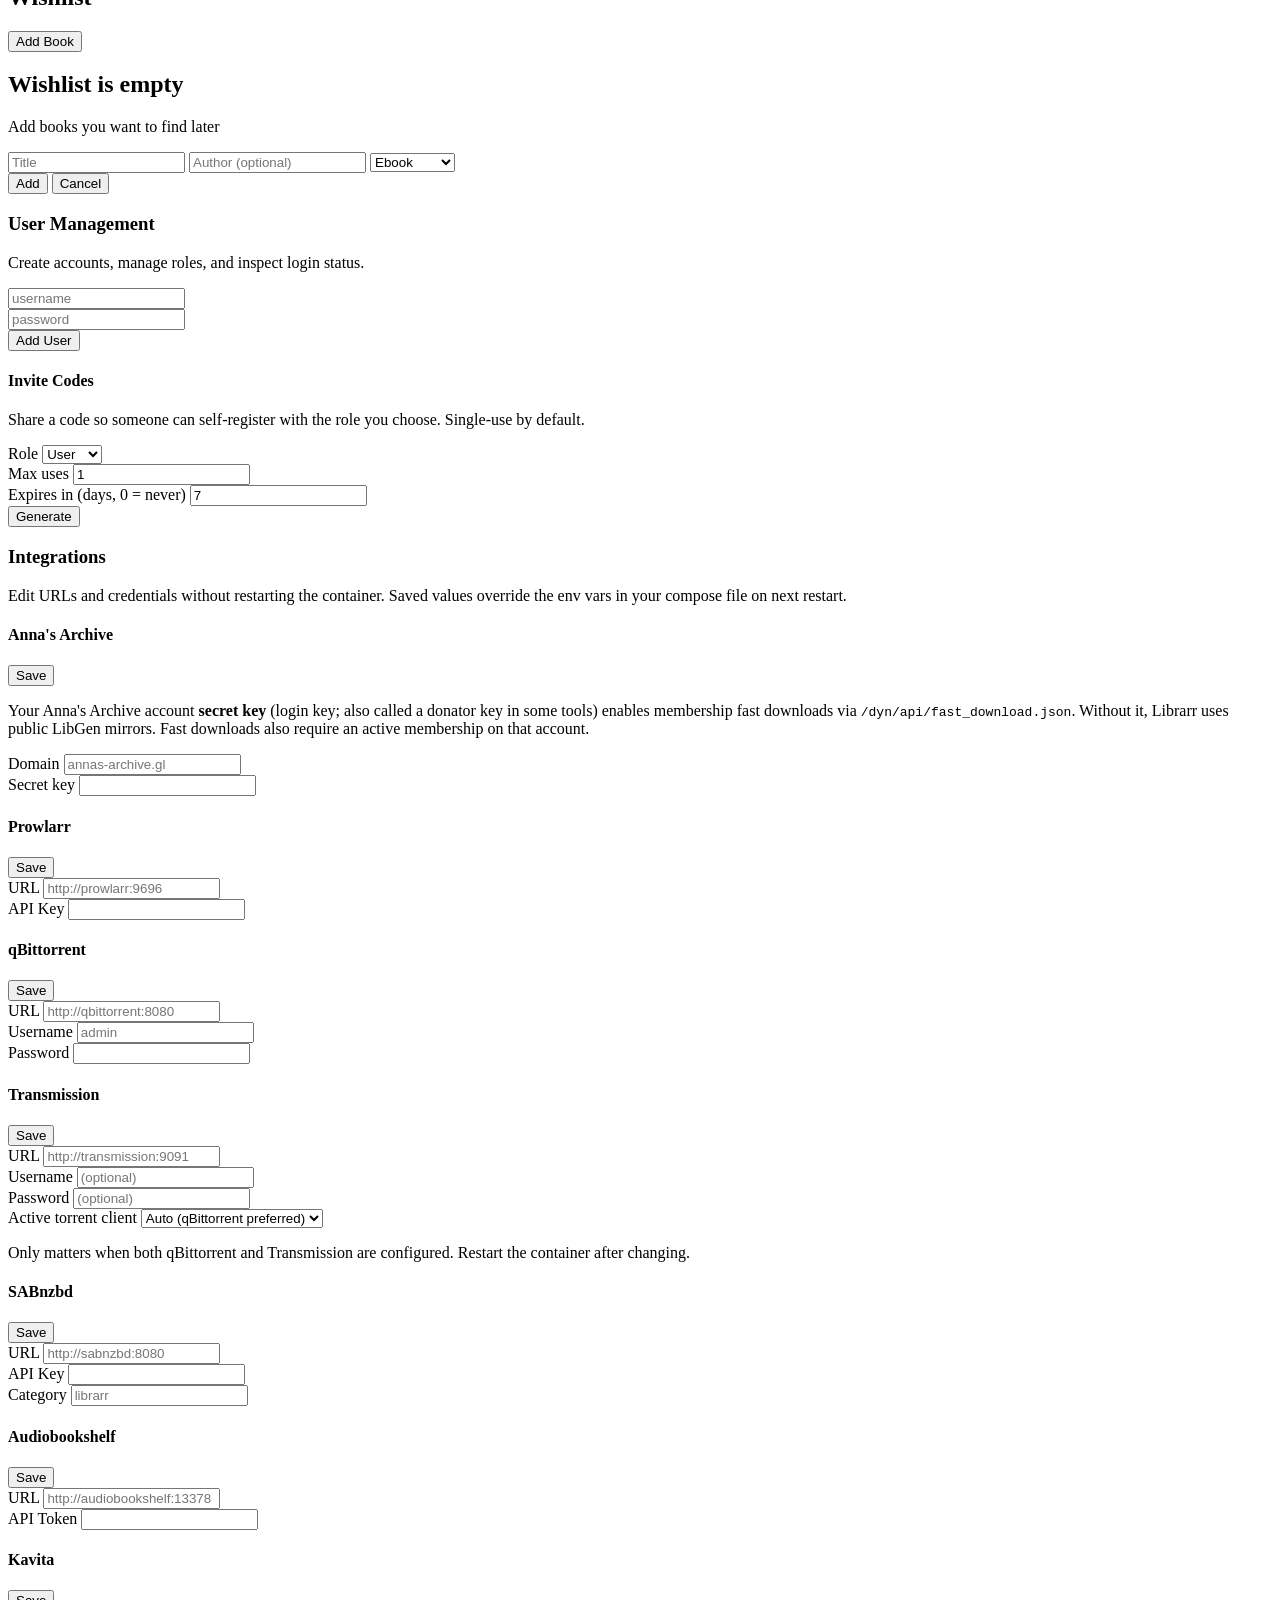
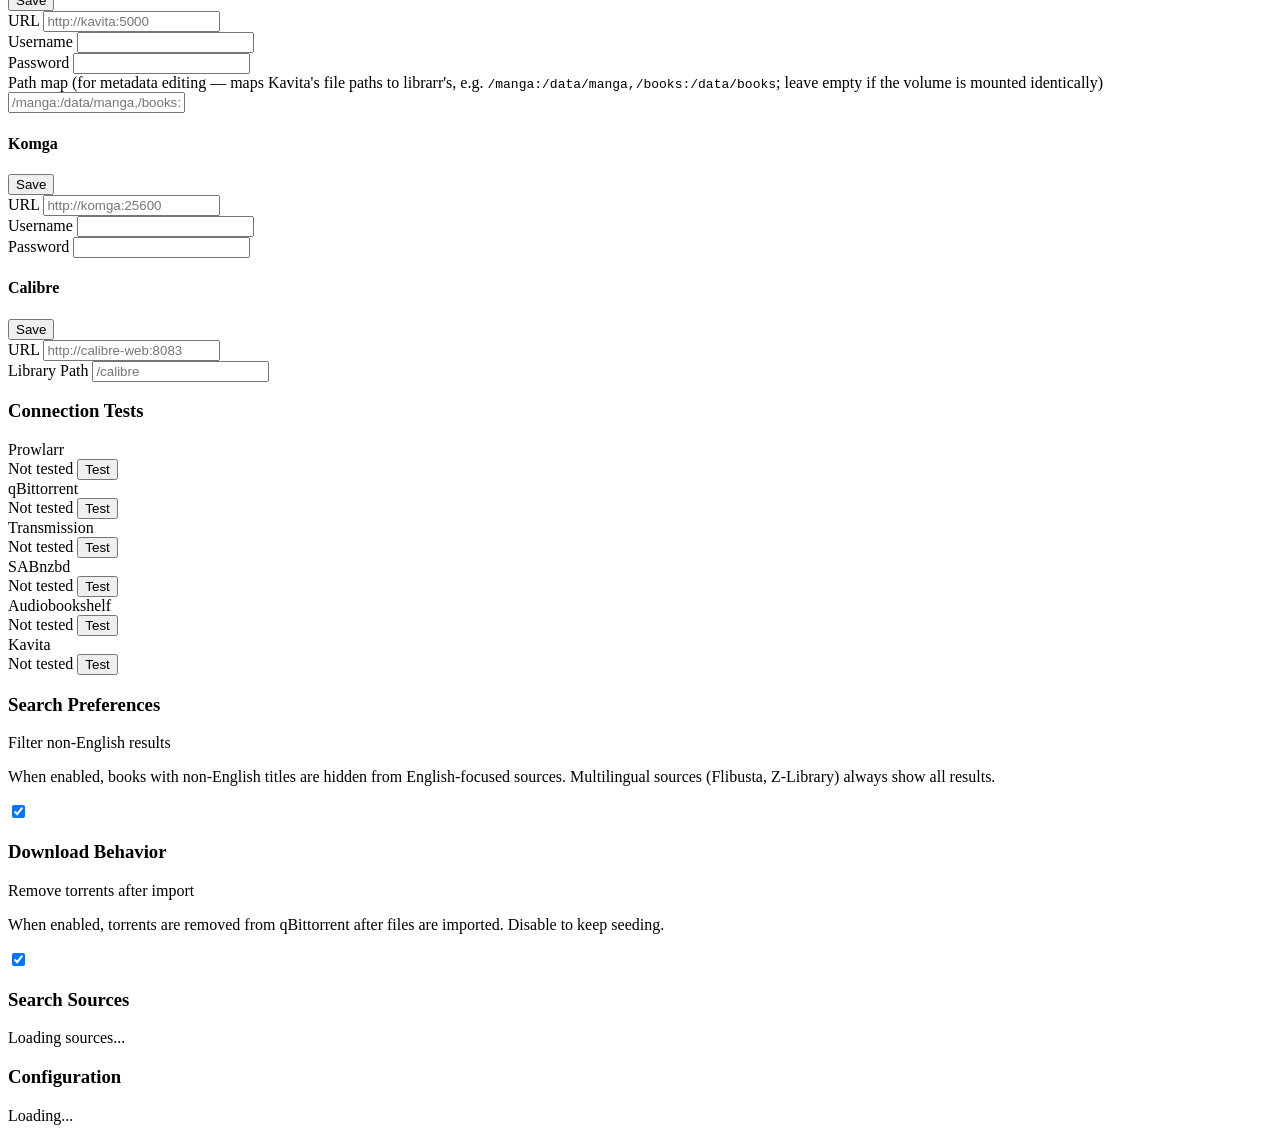
==== commit d4a0f878: "feat(convert): render PDF to CBZ via poppler PDF pages rasterize to JPEG (pdftoppm, PDF_DPI/PDF_JPEG" ====
--- a/web/index.html
+++ b/web/index.html
@@ -442,6 +442,7 @@
           <button data-action="closeBrowseConvert" class="text-slate-400 hover:text-white text-sm" data-i18n="browse_rename_close">Close</button>
         </div>
 
+        <div id="browse-convert-hint" class="hidden px-4 py-2 text-xs text-amber-300/90 border-b border-slate-800" data-i18n="browse_convert_pdf_hint">PDF pages become images: the text layer is dropped.</div>
         <div id="browse-convert-error" class="hidden px-4 py-2.5 text-sm text-red-200 bg-red-900/30 border-b border-red-600/30"></div>
 
         <div class="overflow-x-auto">
